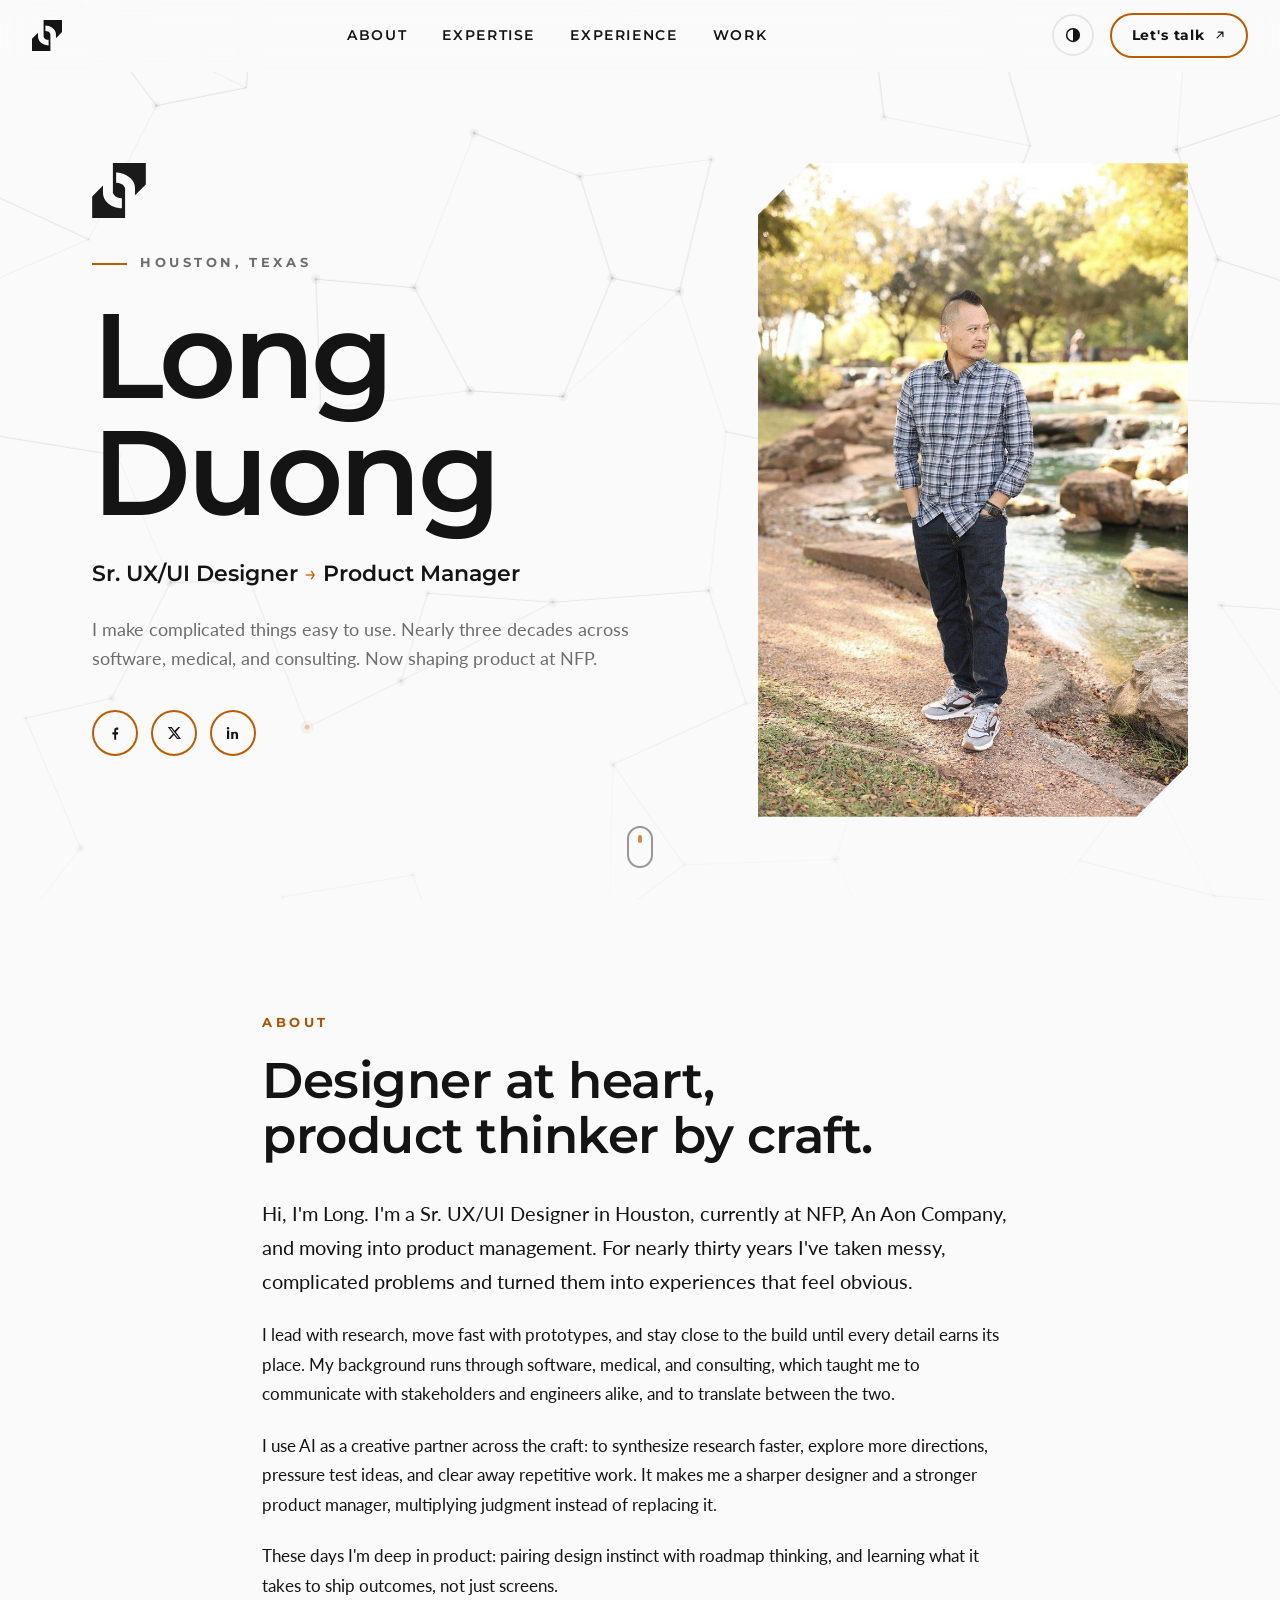
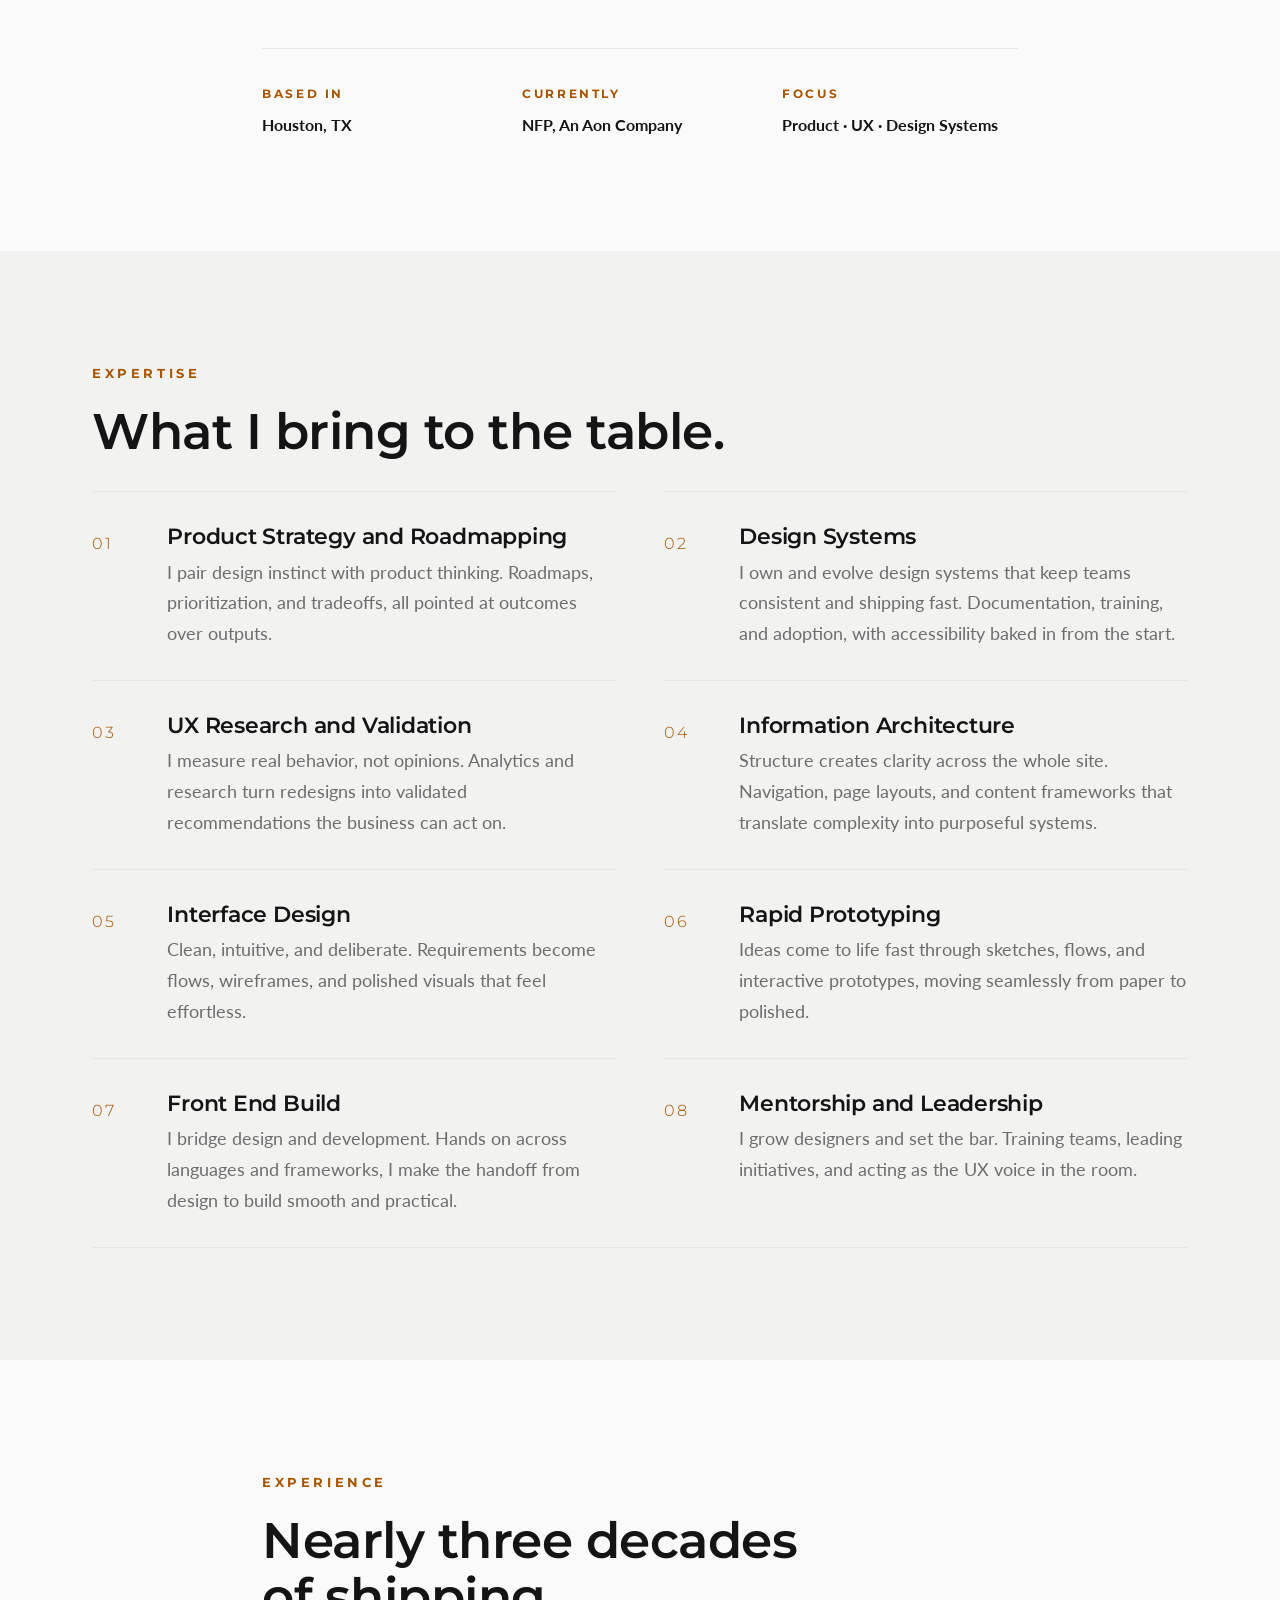
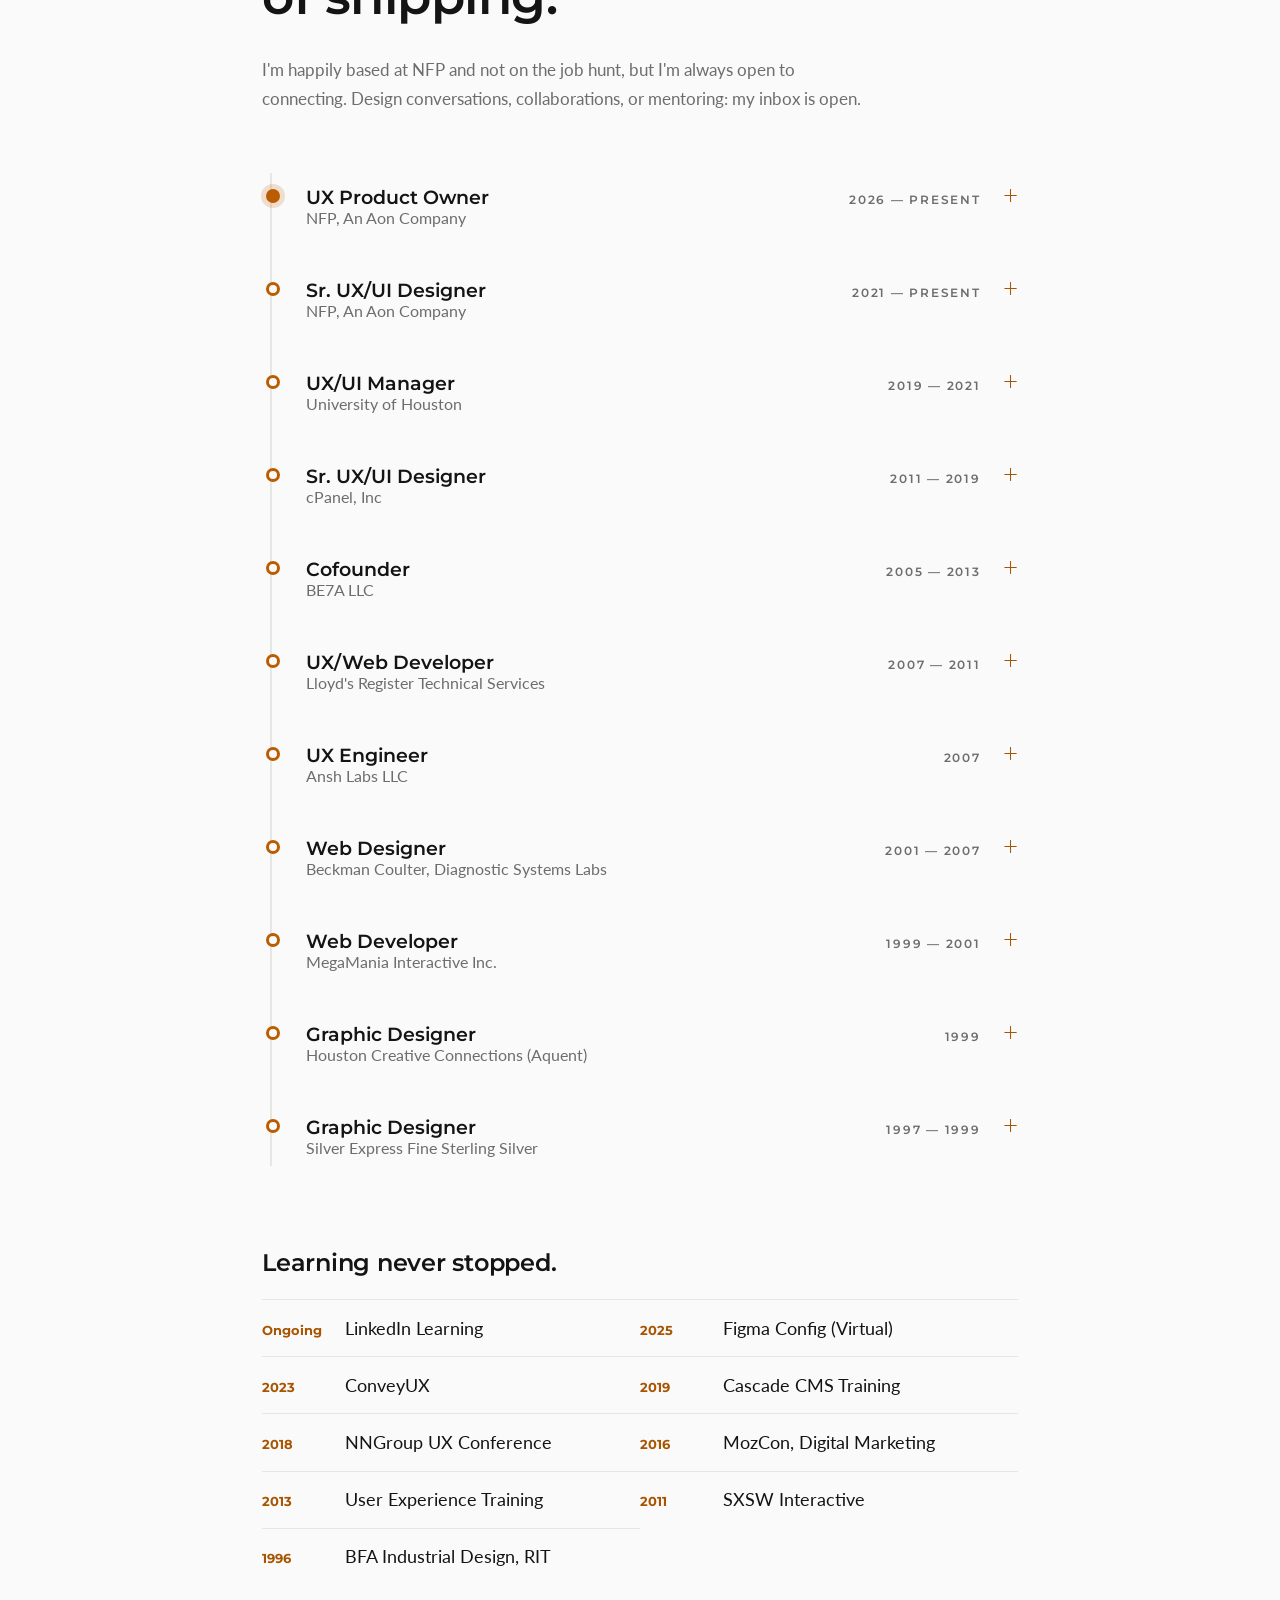
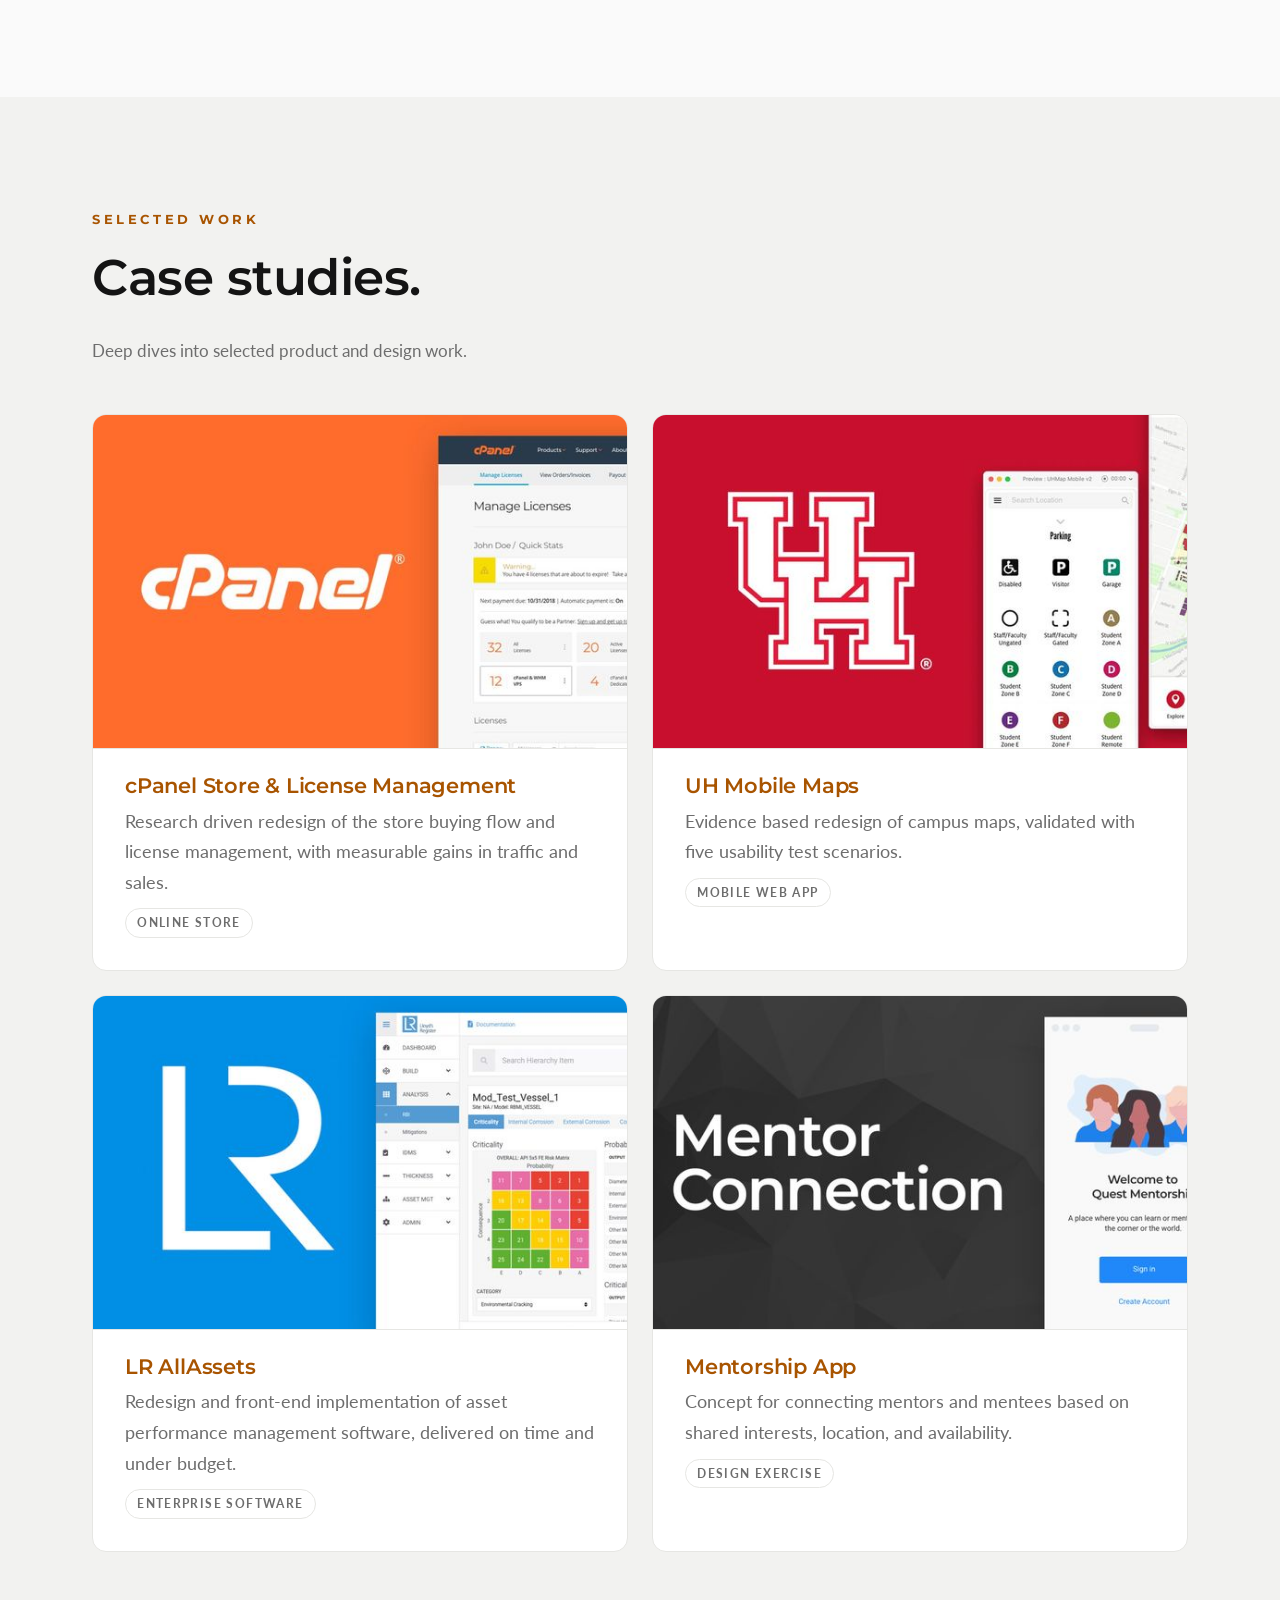
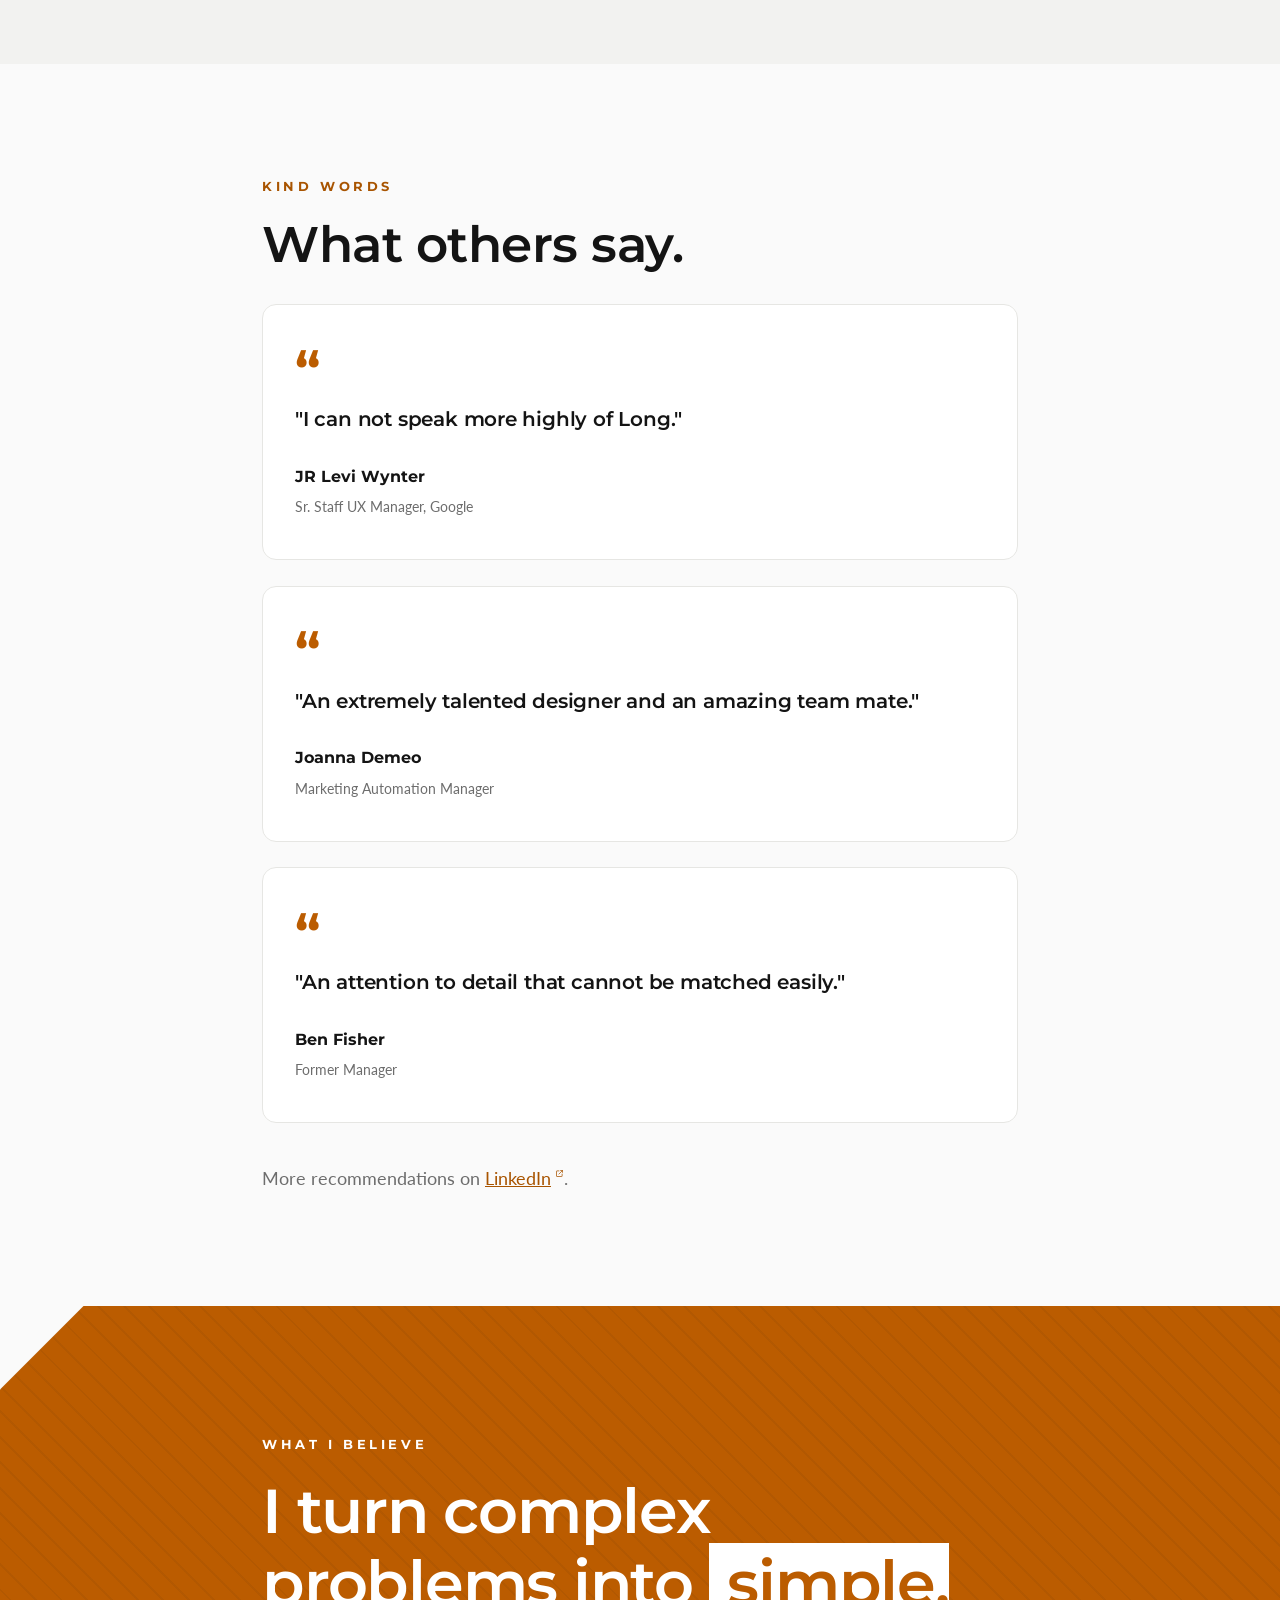
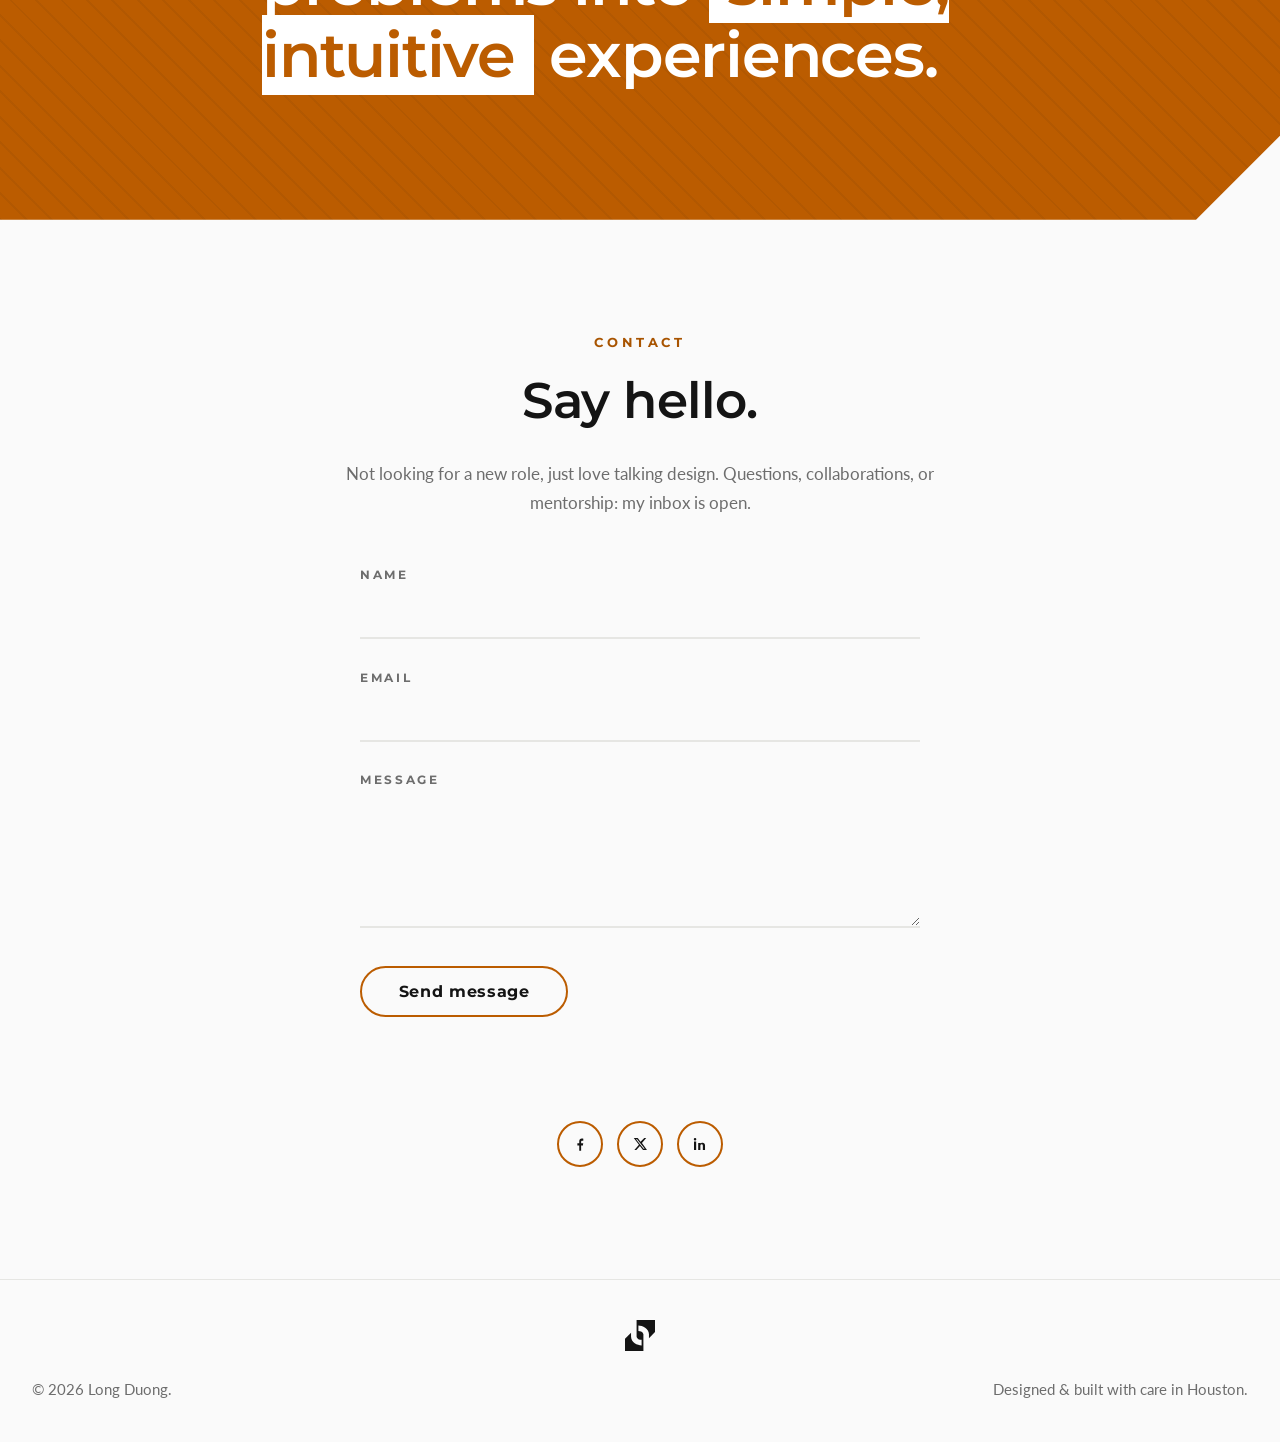
==== index.html @ ce4c6dd9 "Hero lede: plain-spoken opening per Longster pick" ====
<!DOCTYPE html>
<html lang="en">
<head>
<meta charset="UTF-8">
<meta name="viewport" content="width=device-width, initial-scale=1.0">
<title>Long Duong, Sr. UX/UI Designer to Product Manager</title>
<meta name="description" content="Long Duong is a Senior UX/UI Designer in Houston, TX, moving into product management and crafting simple digital experiences that feel human.">
<link rel="canonical" href="https://lduong.com/">
<meta property="og:type" content="website">
<meta property="og:site_name" content="Long Duong">
<meta property="og:title" content="Long Duong, Sr. UX/UI Designer to Product Manager">
<meta property="og:description" content="Long Duong is a Senior UX/UI Designer in Houston, TX, moving into product management and crafting simple digital experiences that feel human.">
<meta property="og:url" content="https://lduong.com/">
<meta property="og:image" content="https://lduong.com/images/og-card.png">
<meta name="twitter:card" content="summary_large_image">
<meta name="twitter:title" content="Long Duong, Sr. UX/UI Designer to Product Manager">
<meta name="twitter:description" content="Long Duong is a Senior UX/UI Designer in Houston, TX, moving into product management and crafting simple digital experiences that feel human.">
<meta name="twitter:image" content="https://lduong.com/images/og-card.png">
<script type="application/ld+json">
{
  "@context": "https://schema.org",
  "@type": "Person",
  "name": "Long Duong",
  "url": "https://lduong.com/",
  "image": "https://lduong.com/images/portrait.jpg",
  "jobTitle": "Senior UX/UI Designer",
  "worksFor": {
    "@type": "Organization",
    "name": "NFP, An Aon Company"
  },
  "address": {
    "@type": "PostalAddress",
    "addressLocality": "Houston",
    "addressRegion": "TX",
    "addressCountry": "US"
  },
  "sameAs": [
    "https://www.linkedin.com/in/lduongh/",
    "https://www.facebook.com/lduongh",
    "https://x.com/lduongh"
  ]
}
</script>
<link rel="icon" type="image/svg+xml" href="images/logo.svg" media="(prefers-color-scheme: light)">
<link rel="icon" type="image/svg+xml" href="images/logo-white.svg" media="(prefers-color-scheme: dark)">
<link rel="apple-touch-icon" href="favicon.svg">
<link rel="preconnect" href="https://fonts.googleapis.com">
<link rel="preconnect" href="https://fonts.gstatic.com" crossorigin>
<link rel="preload" as="image" media="(max-width: 640px)" href="images/portrait-400.jpg?v=1" fetchpriority="high">
<link rel="preload" as="image" media="(min-width: 641px)" href="images/portrait.jpg?v=2" fetchpriority="high">
<link rel="preload" as="style" href="https://fonts.googleapis.com/css2?family=Montserrat:wght@300;400;600;700;800&family=Lato:ital,wght@0,300;0,400;0,700;1,400&display=swap">
<link href="https://fonts.googleapis.com/css2?family=Montserrat:wght@300;400;600;700;800&family=Lato:ital,wght@0,300;0,400;0,700;1,400&display=swap" rel="stylesheet" media="print" onload="this.media='all'">
<noscript><link href="https://fonts.googleapis.com/css2?family=Montserrat:wght@300;400;600;700;800&family=Lato:ital,wght@0,300;0,400;0,700;1,400&display=swap" rel="stylesheet"></noscript>
<script>
(function(){try{var t=localStorage.getItem('ld-theme');if(t==='light'||t==='dark')document.documentElement.setAttribute('data-theme',t);}catch(e){}})();
</script>
<!-- Google tag (gtag.js) -->
<script async src="https://www.googletagmanager.com/gtag/js?id=G-ZN2ECQF2DN"></script>
<script>
  window.dataLayer = window.dataLayer || [];
  function gtag(){dataLayer.push(arguments);}
  gtag('js', new Date());
  gtag('config', 'G-ZN2ECQF2DN');
</script>
<!-- Microsoft Clarity -->
<script type="text/javascript">
  (function(c,l,a,r,i,t,y){
    c[a]=c[a]||function(){(c[a].q=c[a].q||[]).push(arguments)};
    t=l.createElement(r);t.async=1;t.src="https://www.clarity.ms/tag/"+i;
    y=l.getElementsByTagName(r)[0];y.parentNode.insertBefore(t,y);
  })(window, document, "clarity", "script", "u0vo263eke");
</script>
<link rel="stylesheet" href="styles.css?v=54">
</head>
<body>
<canvas id="bgCanvas" aria-hidden="true"></canvas>

<header class="site-nav" id="siteNav">
  <a class="nav-logo" href="#top" aria-label="Back to top">
    <svg viewBox="0 0 150 153.76" width="30" height="31" aria-hidden="true"><path fill="currentColor" d="M58,82.65s3,16,25,16v28.14c-21,0-52.8-14.17-52.8-44.31,0-7.07.07-13.51.07-19.3L0,93.46c0,.16.08.32.12.48L0,93.88v59.88H92.09L92,71S89,55,67,55V26.86c20,0,52.84,14.17,52.84,44.31,0,6.92-.07,13.24-.07,18.93L150,59.88v0l0,0V0H57.93Z"/></svg>
  </a>
  <nav class="nav-links" aria-label="Primary">
    <a href="#about">About</a>
    <a href="#expertise">Expertise</a>
    <a href="#experience">Experience</a>
    <a href="#work">Work</a>
  </nav>
  <div class="nav-actions">
    <button class="theme-toggle" id="themeToggle" data-state="auto" aria-label="Theme: auto. Activate to change.">
      <svg class="tt-auto" viewBox="0 0 24 24" width="18" height="18" aria-hidden="true"><circle cx="12" cy="12" r="8.5" fill="none" stroke="currentColor" stroke-width="2"/><path d="M12 3.5a8.5 8.5 0 0 1 0 17z" fill="currentColor"/></svg>
      <svg class="tt-sun" viewBox="0 0 24 24" width="18" height="18" aria-hidden="true"><circle cx="12" cy="12" r="4.5" fill="none" stroke="currentColor" stroke-width="2"/><path d="M12 2.5v2.3M12 19.2v2.3M2.5 12h2.3M19.2 12h2.3M5.2 5.2l1.6 1.6M17.2 17.2l1.6 1.6M18.8 5.2l-1.6 1.6M6.8 17.2l-1.6 1.6" stroke="currentColor" stroke-width="2" stroke-linecap="round"/></svg>
      <svg class="tt-moon" viewBox="0 0 24 24" width="18" height="18" aria-hidden="true"><path d="M20 14.5A8 8 0 0 1 9.5 4 8 8 0 1 0 20 14.5z" fill="none" stroke="currentColor" stroke-width="2" stroke-linejoin="round"/></svg>
    </button>
    <a class="btn-connect" href="#contact">Let's talk
      <svg viewBox="0 0 24 24" width="14" height="14" aria-hidden="true"><path d="M7 17L17 7M9 7h8v8" fill="none" stroke="currentColor" stroke-width="2" stroke-linecap="round"/></svg>
    </a>
  </div>
</header>

<main id="top">

  <!-- ============ HERO ============ -->
  <section class="hero">
    <div class="wrap hero-grid">
      <div class="hero-text">
        <img class="hero-mark logo-dark" src="images/logo.svg" width="54" height="55" alt="Long Duong logo">
        <img class="hero-mark logo-light" src="images/logo-white.svg" width="54" height="55" alt="Long Duong logo">
        <p class="eyebrow">Houston, Texas</p>
        <h1>Long<br>Duong</h1>
        <p class="hero-role">Sr. UX/UI Designer <span class="arrow" aria-hidden="true">→</span> Product Manager</p>
        <p class="hero-lede">I make complicated things easy to use. Nearly three decades across software, medical, and consulting. Now shaping product at NFP.</p>
        <div class="hero-socials">
          <a href="https://www.facebook.com/lduongh" target="_blank" rel="noopener" aria-label="Facebook, opens in new tab">
            <svg viewBox="0 0 24 24" width="18" height="18"><path fill="currentColor" d="M13.5 21v-7h2.4l.4-3h-2.8V9.1c0-.9.3-1.5 1.6-1.5h1.3V4.9c-.3 0-1.1-.1-2-.1-2 0-3.4 1.2-3.4 3.5V11H8.5v3H11v7h2.5z"/></svg>
          </a>
          <a href="https://x.com/lduongh" target="_blank" rel="noopener" aria-label="X, opens in new tab">
            <svg viewBox="0 0 24 24" width="18" height="18"><path fill="currentColor" d="M17.7 4h2.6l-5.7 6.6L21.3 20h-5.3l-4.1-5.4L7.1 20H4.5l6.1-7L3.7 4H9l3.7 4.9L17.7 4zm-.9 14.4h1.4L8.1 5.5H6.6l10.2 12.9z"/></svg>
          </a>
          <a href="https://www.linkedin.com/in/lduongh/" target="_blank" rel="noopener" aria-label="LinkedIn, opens in new tab">
            <svg viewBox="0 0 24 24" width="18" height="18"><path fill="currentColor" d="M6.9 8.6H4V20h2.9V8.6zM5.4 7.3a1.7 1.7 0 1 0 0-3.4 1.7 1.7 0 0 0 0 3.4zM9.6 20h2.9v-5.7c0-.3 0-.6.1-.8.2-.6.7-1.2 1.6-1.2 1.1 0 1.6.9 1.6 2.2V20h2.9v-5.9c0-2.6-1.4-3.8-3.2-3.8-1.5 0-2.2.8-2.5 1.4v-1.1H9.6V20z"/></svg>
          </a>
        </div>
      </div>
      <div class="hero-photo">
        <picture>
          <source media="(max-width: 640px)" srcset="images/portrait-400.jpg?v=1">
          <img src="images/portrait.jpg?v=2" alt="Portrait of Long Duong" fetchpriority="high" width="800" height="1200">
        </picture>
      </div>
    </div>
    <a class="scroll-cue" href="#about" aria-label="Scroll to about">
      <span></span>
    </a>
  </section>

  <!-- ============ ABOUT ============ -->
  <section id="about" class="section">
    <div class="wrap narrow">
      <p class="kicker reveal">About</p>
      <h2 class="reveal">Designer at heart,<br>product thinker by craft.</h2>
      <div class="about-body reveal">
        <p>Hi, I'm Long. I'm a Sr. UX/UI Designer in Houston, currently at NFP, An Aon Company, and moving into product management. For nearly thirty years I've taken messy, complicated problems and turned them into experiences that feel obvious.</p>
        <p>I lead with research, move fast with prototypes, and stay close to the build until every detail earns its place. My background runs through software, medical, and consulting, which taught me to communicate with stakeholders and engineers alike, and to translate between the two.</p>
        <p>I use AI as a creative partner across the craft: to synthesize research faster, explore more directions, pressure test ideas, and clear away repetitive work. It makes me a sharper designer and a stronger product manager, multiplying judgment instead of replacing it.</p>
        <p>These days I'm deep in product: pairing design instinct with roadmap thinking, and learning what it takes to ship outcomes, not just screens.</p>
      </div>
      <dl class="fact-row reveal">
        <div><dt>Based in</dt><dd>Houston, TX</dd></div>
        <div><dt>Currently</dt><dd>NFP, An Aon Company</dd></div>
        <div><dt>Focus</dt><dd>Product · UX · Design Systems</dd></div>
      </dl>
    </div>
  </section>

  <!-- ============ EXPERTISE ============ -->
  <section id="expertise" class="section alt">
    <div class="wrap">
      <p class="kicker reveal">Expertise</p>
      <h2 class="reveal">What I bring to the table.</h2>
      <ol class="expert-list">
        <li class="reveal">
          <span class="num">01</span>
          <div><h3>Product Strategy and Roadmapping</h3>
          <p>I pair design instinct with product thinking. Roadmaps, prioritization, and tradeoffs, all pointed at outcomes over outputs.</p></div>
        </li>
        <li class="reveal">
          <span class="num">02</span>
          <div><h3>Design Systems</h3>
          <p>I own and evolve design systems that keep teams consistent and shipping fast. Documentation, training, and adoption, with accessibility baked in from the start.</p></div>
        </li>
        <li class="reveal">
          <span class="num">03</span>
          <div><h3>UX Research and Validation</h3>
          <p>I measure real behavior, not opinions. Analytics and research turn redesigns into validated recommendations the business can act on.</p></div>
        </li>
        <li class="reveal">
          <span class="num">04</span>
          <div><h3>Information Architecture</h3>
          <p>Structure creates clarity across the whole site. Navigation, page layouts, and content frameworks that translate complexity into purposeful systems.</p></div>
        </li>
        <li class="reveal">
          <span class="num">05</span>
          <div><h3>Interface Design</h3>
          <p>Clean, intuitive, and deliberate. Requirements become flows, wireframes, and polished visuals that feel effortless.</p></div>
        </li>
        <li class="reveal">
          <span class="num">06</span>
          <div><h3>Rapid Prototyping</h3>
          <p>Ideas come to life fast through sketches, flows, and interactive prototypes, moving seamlessly from paper to polished.</p></div>
        </li>
        <li class="reveal">
          <span class="num">07</span>
          <div><h3>Front End Build</h3>
          <p>I bridge design and development. Hands on across languages and frameworks, I make the handoff from design to build smooth and practical.</p></div>
        </li>
        <li class="reveal">
          <span class="num">08</span>
          <div><h3>Mentorship and Leadership</h3>
          <p>I grow designers and set the bar. Training teams, leading initiatives, and acting as the UX voice in the room.</p></div>
        </li>
      </ol>
    </div>
  </section>

  <!-- ============ EXPERIENCE ============ -->
  <section id="experience" class="section">
    <div class="wrap narrow">
      <p class="kicker reveal">Experience</p>
      <h2 class="reveal">Nearly three decades<br>of shipping.</h2>
      <p class="section-note reveal">I'm happily based at NFP and not on the job hunt, but I'm always open to connecting. Design conversations, collaborations, or mentoring: my inbox is open.</p>

      <div class="timeline">
        <article class="t-row reveal">
          <button class="t-toggle" aria-expanded="false" aria-controls="t-detail-1">
            <span class="t-dot" aria-hidden="true"></span>
            <span class="t-main"><strong>UX Product Owner</strong><span class="t-co">NFP, An Aon Company</span></span>
            <span class="t-date">2026 — Present</span>
            <span class="t-plus" aria-hidden="true">+</span>
          </button>
          <div class="t-detail" id="t-detail-1">
            <p>Doing product management work as the formal role takes shape, pairing years of UX leadership with product strategy and delivery.</p>
            <ul>
              <li>Act as UX Product Owner for the Design System 2 initiative: roadmap, adoption, documentation, and training that keep design and development aligned</li>
              <li>Validate major UX changes across nfp.com, including the redesigned mega navigation and industry pages, using behavioral analytics and UX research</li>
              <li>Define UX engagement metrics and turn months of interaction data into recommendations the business can act on</li>
              <li>Partner with developers to clarify requirements and close gaps between design intent and implementation</li>
            </ul>
          </div>
        </article>
        <article class="t-row reveal">
          <button class="t-toggle" aria-expanded="false" aria-controls="t-detail-2">
            <span class="t-dot" aria-hidden="true"></span>
            <span class="t-main"><strong>Sr. UX/UI Designer</strong><span class="t-co">NFP, An Aon Company</span></span>
            <span class="t-date">2021 — Present</span>
            <span class="t-plus" aria-hidden="true">+</span>
          </button>
          <div class="t-detail" id="t-detail-2">
            <p>Insurance broker and consultant providing specialized property and casualty, corporate benefits, retirement and individual solutions.</p>
            <ul>
              <li>Lead UX/UI for NFP's web and mobile experiences, from discovery and research through design, testing, and implementation</li>
              <li>Partner with stakeholders across the business to translate complex offerings into clear, intuitive user flows</li>
              <li>Run usability testing and UX research that keeps design decisions grounded in real user needs</li>
              <li>Own and evolve UX/UI standards across NFP's web properties, keeping experiences consistent and accessible</li>
            </ul>
          </div>
        </article>
        <article class="t-row reveal">
          <button class="t-toggle" aria-expanded="false" aria-controls="t-detail-3">
            <span class="t-dot" aria-hidden="true"></span>
            <span class="t-main"><strong>UX/UI Manager</strong><span class="t-co">University of Houston</span></span>
            <span class="t-date">2019 — 2021</span>
            <span class="t-plus" aria-hidden="true">+</span>
          </button>
          <div class="t-detail" id="t-detail-3">
            <p>Empower students in their pursuit of learning, discovery, leadership and engagement.</p>
            <ul>
              <li>Developed, managed and improved user flow and web design for mobile and web</li>
              <li>Led requirements gathering, UX/UI research, usability testing, design &amp; implementation</li>
              <li>Updated, maintained &amp; oversaw UX/UI on uh.edu and uhsystem.edu</li>
              <li>Led, fostered and managed a team of 4 developers</li>
            </ul>
          </div>
        </article>
        <article class="t-row reveal">
          <button class="t-toggle" aria-expanded="false" aria-controls="t-detail-4">
            <span class="t-dot" aria-hidden="true"></span>
            <span class="t-main"><strong>Sr. UX/UI Designer</strong><span class="t-co">cPanel, Inc</span></span>
            <span class="t-date">2011 — 2019</span>
            <span class="t-plus" aria-hidden="true">+</span>
          </button>
          <div class="t-detail" id="t-detail-4">
            <p>Provide web hosting software that automates the intricate workings of web hosting servers.</p>
            <ul>
              <li>Led usability research, information structure, wireframe prototyping, design, and development across 15+ websites and 2 software applications</li>
              <li>Performed and analyzed A/B testing stats</li>
              <li>Built a general user experience library to unify brand consistency and improve how teams build experiences</li>
              <li>Optimized and automated digital communication for internal &amp; external stakeholders</li>
            </ul>
          </div>
        </article>
        <article class="t-row reveal">
          <button class="t-toggle" aria-expanded="false" aria-controls="t-detail-5">
            <span class="t-dot" aria-hidden="true"></span>
            <span class="t-main"><strong>Cofounder</strong><span class="t-co">BE7A LLC</span></span>
            <span class="t-date">2005 — 2013</span>
            <span class="t-plus" aria-hidden="true">+</span>
          </button>
          <div class="t-detail" id="t-detail-5">
            <p>A part time consultant and lead designer.</p>
            <ul>
              <li>Led the creative vision, user experience, and web development</li>
              <li>Built a community of thousands of unique visitors on a minimal budget</li>
              <li>Analyzed stats and optimized features for conversion and usability</li>
              <li>Catered to over 15 clients to date</li>
            </ul>
          </div>
        </article>
        <article class="t-row reveal">
          <button class="t-toggle" aria-expanded="false" aria-controls="t-detail-6">
            <span class="t-dot" aria-hidden="true"></span>
            <span class="t-main"><strong>UX/Web Developer</strong><span class="t-co">Lloyd's Register Technical Services</span></span>
            <span class="t-date">2007 — 2011</span>
            <span class="t-plus" aria-hidden="true">+</span>
          </button>
          <div class="t-detail" id="t-detail-6">
            <p>Asset management and task planning strategies built around risk.</p>
            <ul>
              <li>Lead UI developer for Arivu &amp; Arivu Modelor, asset maintenance planning web apps for the energy sector</li>
              <li>Improved usability and accessibility of modules, admin interfaces, and workflow structure</li>
              <li>Developed and customized CSS template framework to accommodate business brand</li>
            </ul>
          </div>
        </article>
        <article class="t-row reveal">
          <button class="t-toggle" aria-expanded="false" aria-controls="t-detail-7">
            <span class="t-dot" aria-hidden="true"></span>
            <span class="t-main"><strong>UX Engineer</strong><span class="t-co">Ansh Labs LLC</span></span>
            <span class="t-date">2007</span>
            <span class="t-plus" aria-hidden="true">+</span>
          </button>
          <div class="t-detail" id="t-detail-7">
            <p>Medical Devices Industry</p>
            <ul>
              <li>Researched, analyzed, and developed UX design for medical device software, instrumentation interfaces, web, and mobile</li>
              <li>Defined and improved information and visual architecture</li>
            </ul>
          </div>
        </article>
        <article class="t-row reveal">
          <button class="t-toggle" aria-expanded="false" aria-controls="t-detail-8">
            <span class="t-dot" aria-hidden="true"></span>
            <span class="t-main"><strong>Web Designer</strong><span class="t-co">Beckman Coulter, Diagnostic Systems Labs</span></span>
            <span class="t-date">2001 — 2007</span>
            <span class="t-plus" aria-hidden="true">+</span>
          </button>
          <div class="t-detail" id="t-detail-8">
            <p>A specialty technology for reproductive endocrinology and cardiovascular risk assessment.</p>
            <ul>
              <li>Implemented 20+ internet and email marketing campaigns</li>
              <li>Managed $150,000 to $300,000 budgets across publishers, exhibit meetings, and online ad campaigns</li>
              <li>Designed and distributed 15,000+ product catalogs yearly</li>
              <li>Designed instrumentation and package design from concept to final product</li>
              <li>Improved software GUI, web apps, site navigation, and keypad interfaces</li>
            </ul>
          </div>
        </article>
        <article class="t-row reveal">
          <button class="t-toggle" aria-expanded="false" aria-controls="t-detail-9">
            <span class="t-dot" aria-hidden="true"></span>
            <span class="t-main"><strong>Web Developer</strong><span class="t-co">MegaMania Interactive Inc.</span></span>
            <span class="t-date">1999 — 2001</span>
            <span class="t-plus" aria-hidden="true">+</span>
          </button>
          <div class="t-detail" id="t-detail-9">
            <p>Web design services, ecommerce solutions, application development and hosting.</p>
            <ul>
              <li>Hand coded infrastructure for 123city.net, a geographic local search engine</li>
              <li>Established and customized internet/intranet solutions across projects</li>
              <li>Designed 25+ web templates, 30 banner ads, and 10 animated greeting cards</li>
            </ul>
          </div>
        </article>
        <article class="t-row reveal">
          <button class="t-toggle" aria-expanded="false" aria-controls="t-detail-10">
            <span class="t-dot" aria-hidden="true"></span>
            <span class="t-main"><strong>Graphic Designer</strong><span class="t-co">Houston Creative Connections (Aquent)</span></span>
            <span class="t-date">1999</span>
            <span class="t-plus" aria-hidden="true">+</span>
          </button>
          <div class="t-detail" id="t-detail-10">
            <p>Professional services firm helping companies use people, processes, and tech more effectively.</p>
            <ul>
              <li>Collaborative designs with Houston Chronicle</li>
              <li>Daily layout design, direct mail, ad slicks, POS brochures and classified ads</li>
              <li>CMYK correction and scanning</li>
            </ul>
          </div>
        </article>
        <article class="t-row reveal">
          <button class="t-toggle" aria-expanded="false" aria-controls="t-detail-11">
            <span class="t-dot" aria-hidden="true"></span>
            <span class="t-main"><strong>Graphic Designer</strong><span class="t-co">Silver Express Fine Sterling Silver</span></span>
            <span class="t-date">1997 — 1999</span>
            <span class="t-plus" aria-hidden="true">+</span>
          </button>
          <div class="t-detail" id="t-detail-11">
            <p>A manufacturer of sterling silver, stone, and bead jewelry.</p>
            <ul>
              <li>Owned $75,000 to $150,000 in design project costs</li>
              <li>Designed &amp; published advertisements with 15+ jewelry publishers</li>
              <li>Built marketing presentations, catalogs, signage, direct mail, and POS brochures</li>
              <li>Designed cost efficient models for 10+ fixtures and 20+ cards</li>
            </ul>
          </div>
        </article>
      </div>

      <div class="edu-block reveal">
        <h3>Learning never stopped.</h3>
        <ul class="edu-list">
          <li><span>Ongoing</span> LinkedIn Learning</li>
          <li><span>2025</span> Figma Config (Virtual)</li>
          <li><span>2023</span> ConveyUX</li>
          <li><span>2019</span> Cascade CMS Training</li>
          <li><span>2018</span> NNGroup UX Conference</li>
          <li><span>2016</span> MozCon, Digital Marketing</li>
          <li><span>2013</span> User Experience Training</li>
          <li><span>2011</span> SXSW Interactive</li>
          <li><span>1996</span> BFA Industrial Design, RIT</li>
        </ul>
      </div>
    </div>
  </section>

  <!-- ============ SELECTED WORK ============ -->
  <section id="work" class="section alt">
    <div class="wrap">
      <p class="kicker reveal">Selected Work</p>
      <h2 class="reveal">Case studies.</h2>
      <p class="section-note reveal">Deep dives into selected product and design work.</p>
      <div class="work-grid">
        <a class="work-card reveal" href="case-studies/cpanel-store.html">
          <span class="work-thumb"><img src="images/case-studies/cpanel-header.jpg?v=2" alt="cPanel Store redesign preview" loading="lazy"></span>
          <h3>cPanel Store &amp; License Management</h3>
          <p>Research driven redesign of the store buying flow and license management, with measurable gains in traffic and sales.</p>
          <p class="work-tag-row"><span class="work-tag">Online store</span></p>
        </a>
        <a class="work-card reveal" href="case-studies/uh-mobile-maps.html">
          <span class="work-thumb"><img src="images/case-studies/uh-header.jpg?v=2" alt="UH Mobile Maps redesign preview" loading="lazy"></span>
          <h3>UH Mobile Maps</h3>
          <p>Evidence based redesign of campus maps, validated with five usability test scenarios.</p>
          <p class="work-tag-row"><span class="work-tag">Mobile web app</span></p>
        </a>
        <a class="work-card reveal" href="case-studies/lr-allassets.html">
          <span class="work-thumb"><img src="images/case-studies/lr-cover.jpg?v=2" alt="LR AllAssets redesign preview" loading="lazy"></span>
          <h3>LR AllAssets</h3>
          <p>Redesign and front-end implementation of asset performance management software, delivered on time and under budget.</p>
          <p class="work-tag-row"><span class="work-tag">Enterprise software</span></p>
        </a>
        <a class="work-card reveal" href="case-studies/mentorship-app.html">
          <span class="work-thumb"><img src="images/case-studies/mentor-header.jpg?v=2" alt="Mentorship App concept preview" loading="lazy"></span>
          <h3>Mentorship App</h3>
          <p>Concept for connecting mentors and mentees based on shared interests, location, and availability.</p>
          <p class="work-tag-row"><span class="work-tag">Design exercise</span></p>
        </a>
      </div>
    </div>
  </section>

  <!-- ============ KIND WORDS ============ -->
  <section id="kindwords" class="section">
    <div class="wrap narrow">
      <p class="kicker reveal">Kind words</p>
      <h2 class="reveal">What others say.</h2>
      <div class="quotes-grid">
        <figure class="quote-card reveal">
          <blockquote>"I can not speak more highly of Long."</blockquote>
          <figcaption>
            <strong>JR Levi Wynter</strong>
            <span>Sr. Staff UX Manager, Google</span>
          </figcaption>
        </figure>
        <figure class="quote-card reveal">
          <blockquote>"An extremely talented designer and an amazing team mate."</blockquote>
          <figcaption>
            <strong>Joanna Demeo</strong>
            <span>Marketing Automation Manager</span>
          </figcaption>
        </figure>
        <figure class="quote-card reveal">
          <blockquote>"An attention to detail that cannot be matched easily."</blockquote>
          <figcaption>
            <strong>Ben Fisher</strong>
            <span>Former Manager</span>
          </figcaption>
        </figure>
      </div>
      <p class="quotes-note reveal">More recommendations on <a href="https://www.linkedin.com/in/lduongh/" target="_blank" rel="noopener" aria-label="LinkedIn, opens in new tab">LinkedIn<svg class="ext-icon" viewBox="0 0 24 24" width="9" height="9" aria-hidden="true" fill="none" stroke="currentColor" stroke-width="2" stroke-linecap="round" stroke-linejoin="round"><path d="M15 4h5v5"/><path d="M20 4 10.5 13.5"/><path d="M19 13.5V19a1 1 0 0 1-1 1H5a1 1 0 0 1-1-1V6a1 1 0 0 1 1-1h5.5"/></svg></a>.</p>
    </div>
  </section>

  <!-- ============ CREDO ============ -->
  <section class="credo" aria-label="Design philosophy">
    <div class="wrap narrow">
      <p class="credo-kicker reveal">What I believe</p>
      <p class="credo-line reveal">I turn complex problems into <mark>simple, intuitive</mark> experiences.</p>
    </div>
  </section>

  <!-- ============ CONTACT ============ -->
  <section id="contact" class="section">
    <div class="wrap narrow center">
      <p class="kicker reveal">Contact</p>
      <h2 class="reveal">Say hello.</h2>
      <p class="section-note reveal">Not looking for a new role, just love talking design. Questions, collaborations, or mentorship: my inbox is open.</p>
      <form id="contactForm" class="reveal" novalidate>
        <div class="field">
          <label for="cf-name">Name</label>
          <input id="cf-name" name="name" type="text" autocomplete="name" required>
        </div>
        <div class="field">
          <label for="cf-email">Email</label>
          <input id="cf-email" name="email" type="email" autocomplete="email" required>
        </div>
        <div class="field">
          <label for="cf-msg">Message</label>
          <textarea id="cf-msg" name="message" rows="5" required></textarea>
        </div>
        <button type="submit">Send message</button>
        <p class="form-status" role="status" aria-live="polite"></p>
      </form>
      <div class="socials reveal">
        <a href="https://www.facebook.com/lduongh" target="_blank" rel="noopener" aria-label="Facebook, opens in new tab">
          <svg viewBox="0 0 24 24" width="18" height="18"><path fill="currentColor" d="M13.5 21v-7h2.4l.4-3h-2.8V9.1c0-.9.3-1.5 1.6-1.5h1.3V4.9c-.3 0-1.1-.1-2-.1-2 0-3.4 1.2-3.4 3.5V11H8.5v3H11v7h2.5z"/></svg>
        </a>
        <a href="https://x.com/lduongh" target="_blank" rel="noopener" aria-label="X, opens in new tab">
          <svg viewBox="0 0 24 24" width="18" height="18"><path fill="currentColor" d="M17.7 4h2.6l-5.7 6.6L21.3 20h-5.3l-4.1-5.4L7.1 20H4.5l6.1-7L3.7 4H9l3.7 4.9L17.7 4zm-.9 14.4h1.4L8.1 5.5H6.6l10.2 12.9z"/></svg>
        </a>
        <a href="https://www.linkedin.com/in/lduongh/" target="_blank" rel="noopener" aria-label="LinkedIn, opens in new tab">
          <svg viewBox="0 0 24 24" width="18" height="18"><path fill="currentColor" d="M6.9 8.6H4V20h2.9V8.6zM5.4 7.3a1.7 1.7 0 1 0 0-3.4 1.7 1.7 0 0 0 0 3.4zM9.6 20h2.9v-5.7c0-.3 0-.6.1-.8.2-.6.7-1.2 1.6-1.2 1.1 0 1.6.9 1.6 2.2V20h2.9v-5.9c0-2.6-1.4-3.8-3.2-3.8-1.5 0-2.2.8-2.5 1.4v-1.1H9.6V20z"/></svg>
        </a>
      </div>
    </div>
  </section>

</main>

<footer class="site-footer">
  <div class="wrap">
    <a class="foot-logo" href="#top" aria-label="Back to top">
      <svg viewBox="0 0 150 153.76" width="30" height="31" aria-hidden="true"><path fill="currentColor" d="M58,82.65s3,16,25,16v28.14c-21,0-52.8-14.17-52.8-44.31,0-7.07.07-13.51.07-19.3L0,93.46c0,.16.08.32.12.48L0,93.88v59.88H92.09L92,71S89,55,67,55V26.86c20,0,52.84,14.17,52.84,44.31,0,6.92-.07,13.24-.07,18.93L150,59.88v0l0,0V0H57.93Z"/></svg>
    </a>
    <div class="foot-row">
      <p>© <span id="year">2026</span> Long Duong.</p>
      <p>Designed &amp; built with care in Houston.</p>
    </div>
  </div>
</footer>

<script src="script.js?v=34"></script>
</body>
</html>
---- styles.css ----
/* ============ lduongh v2.0 — editorial minimal ============ */
:root {
  --paper: #fafafa;
  --paper-alt: #f2f2f0;
  --ink: #141414;
  --muted: #6d6d6d;
  --line: #e6e6e3;
  --accent: #bb5c00;
  --accent-deep: #a85400;
  --accent-solid: #bb5c00;
  --btn-bg: #141414;
  --btn-text: #ffffff;
  --on-accent: #ffffff;
  --card: #ffffff;
  --maxw: 1160px;
  --narrow: 820px;
  --display: "Montserrat", -apple-system, "Segoe UI", sans-serif;
  --text: "Lato", -apple-system, "Segoe UI", sans-serif;
}

@media (prefers-color-scheme: dark) {
  :root:not([data-theme="light"]) {
    --paper: #0c0c0e;
    --paper-alt: #131316;
    --ink: #f4f4f2;
    --muted: #a3a3a3;
    --line: #26262b;
    --accent: #ff9d2e;
    --accent-deep: #ff9d2e;
    --accent-solid: #ff9d2e;
    --btn-bg: #f4f4f2;
    --btn-text: #0c0c0e;
    --on-accent: #0c0c0e;
    --card: #141417;
  }
}
:root[data-theme="dark"] {
  --paper: #0c0c0e;
  --paper-alt: #131316;
  --ink: #f4f4f2;
  --muted: #a3a3a3;
  --line: #26262b;
  --accent: #ff9d2e;
  --accent-deep: #ff9d2e;
  --accent-solid: #ff9d2e;
  --btn-bg: #f4f4f2;
  --btn-text: #0c0c0e;
  --on-accent: #0c0c0e;
  --card: #141417;
}

* { margin: 0; padding: 0; box-sizing: border-box; }

html { scroll-behavior: smooth; }

body {
  font-family: var(--text);
  background: var(--paper);
  color: var(--ink);
  font-size: 18px;
  line-height: 1.7;
  -webkit-font-smoothing: antialiased;
}

::selection { background: var(--accent-solid); color: var(--on-accent); }

/* Ambient geometric lattice rendered on a fixed canvas behind the page. */
#bgCanvas {
  position: fixed;
  inset: 0;
  width: 100%;
  height: 100%;
  z-index: 0;
  pointer-events: none;
}
main, .site-footer { position: relative; z-index: 1; }

.wrap { max-width: var(--maxw); margin: 0 auto; padding: 0 2rem; }
.wrap.narrow { max-width: var(--narrow); }
.center { text-align: center; }

h1, h2, h3 { font-family: var(--display); line-height: 1.12; letter-spacing: -0.01em; }

section { scroll-margin-top: 84px; }
.section { padding: 7rem 0; }
.section.alt { background: var(--paper-alt); }

.kicker {
  font-family: var(--display);
  font-size: 0.8rem;
  font-weight: 700;
  letter-spacing: 0.28em;
  text-transform: uppercase;
  color: var(--accent-deep);
  margin-bottom: 1.2rem;
}

.section h2 {
  font-size: clamp(2rem, 4.5vw, 3.1rem);
  font-weight: 600;
  margin-bottom: 2rem;
}

.section-note {
  color: var(--muted);
  font-size: 1.05rem;
  max-width: 620px;
  margin-bottom: 3rem;
}
.center .section-note { margin-left: auto; margin-right: auto; }

/* ---------- reveal ---------- */
.reveal { opacity: 0; transform: translateY(26px); transition: opacity 0.7s ease, transform 0.7s ease; }
.reveal.in { opacity: 1; transform: none; }
@media (prefers-reduced-motion: reduce) {
  .reveal { opacity: 1; transform: none; transition: none; }
  .work-thumb img, .work-card:hover .work-thumb img { transform: none; transition: none; }
  html { scroll-behavior: auto; }
}

/* ---------- nav ---------- */
.site-nav {
  position: fixed; top: 0; left: 0; right: 0; z-index: 50;
  display: flex; align-items: center; justify-content: space-between;
  padding: 0 2rem; height: 72px;
  background: color-mix(in srgb, var(--paper) 82%, transparent);
  backdrop-filter: blur(14px); -webkit-backdrop-filter: blur(14px);
  border-bottom: 1px solid transparent;
  transition: border-color 0.3s ease;
}
.site-nav.scrolled { border-bottom-color: var(--line); }

.nav-logo { display: inline-flex; color: var(--ink); transition: color 0.25s ease; }
.nav-logo:hover { color: var(--accent); }
.logo-light { display: none; }
@media (prefers-color-scheme: dark) {
  :root:not([data-theme="light"]) .logo-dark { display: none; }
  :root:not([data-theme="light"]) .logo-light { display: inline-block; }
}
:root[data-theme="dark"] .logo-dark { display: none; }
:root[data-theme="dark"] .logo-light { display: inline-block; }

.hero-role .arrow { color: var(--accent); font-weight: 400; }
.nav-actions { display: flex; align-items: center; gap: 1rem; }
.theme-toggle {
  display: inline-flex; align-items: center; justify-content: center;
  width: 42px; height: 42px; border-radius: 50%;
  background: transparent; border: 2px solid var(--line);
  color: var(--ink); cursor: pointer;
  transition: border-color 0.25s ease, color 0.25s ease, transform 0.25s ease;
}
.theme-toggle:hover { border-color: var(--accent-solid); color: var(--accent); transform: translateY(-2px); }
.theme-toggle svg { display: none; }
.theme-toggle[data-state="auto"] .tt-auto { display: block; }
.theme-toggle[data-state="light"] .tt-sun { display: block; }
.theme-toggle[data-state="dark"] .tt-moon { display: block; }

.nav-links { display: flex; gap: 2.2rem; }
.nav-links a {
  color: var(--ink); text-decoration: none;
  font-family: var(--display); font-size: 0.85rem; font-weight: 600;
  letter-spacing: 0.12em; text-transform: uppercase;
  position: relative;
}
.nav-links a::after {
  content: ""; position: absolute; left: 0; bottom: -6px;
  width: 0; height: 2px; background: var(--accent);
  transition: width 0.25s ease;
}
.nav-links a:hover::after { width: 100%; }

.btn-connect {
  display: inline-flex; align-items: center; gap: 0.5rem;
  font-family: var(--display); font-size: 0.85rem; font-weight: 700;
  letter-spacing: 0.06em; text-decoration: none;
  color: var(--ink); background: transparent;
  border: 2px solid var(--accent-solid);
  padding: 0.55rem 1.2rem; border-radius: 999px;
  transition: background 0.25s ease, color 0.25s ease, transform 0.25s ease;
}
.btn-connect:hover { background: var(--accent-solid); color: var(--on-accent); border-color: var(--accent-solid); transform: translateY(-1px); }

/* ---------- hero ---------- */
.hero {
  min-height: 100svh;
  display: flex; flex-direction: column; justify-content: center;
  padding: 9rem 0 4rem; position: relative; overflow: hidden;
}
.hero-grid {
  display: grid; grid-template-columns: 7fr 5fr;
  gap: 4rem; align-items: stretch; position: relative;
}
.hero-mark { margin-bottom: 1.6rem; }
.eyebrow {
  font-family: var(--display); font-size: 0.8rem; font-weight: 700;
  letter-spacing: 0.28em; text-transform: uppercase;
  color: var(--muted); margin-bottom: 1.4rem;
}
.eyebrow::before {
  content: ""; display: inline-block; width: 2.2rem; height: 2px;
  background: var(--accent); vertical-align: middle; margin-right: 0.8rem;
}
.hero h1 {
  font-size: clamp(3.8rem, 10vw, 7.5rem);
  font-weight: 600; letter-spacing: -0.03em; line-height: 0.98;
  margin-bottom: 1.4rem;
}
.hero-role {
  font-family: var(--display); font-size: clamp(1.05rem, 2.4vw, 1.4rem);
  font-weight: 600; margin-bottom: 1.4rem;
}
.hero-role .amp { color: var(--accent-deep); font-weight: 400; }
.hero-lede { color: var(--muted); font-size: 1.1rem; max-width: 34rem; margin-bottom: 2.2rem; }

.hero-socials { display: flex; gap: 0.8rem; }
.hero-socials a {
  width: 46px; height: 46px; border-radius: 50%;
  background: transparent; color: var(--ink);
  border: 2px solid var(--accent-solid);
  display: inline-flex; align-items: center; justify-content: center;
  transition: all 0.25s ease;
}
.hero-socials a:hover { background: var(--accent-solid); color: var(--on-accent); border-color: var(--accent-solid); transform: translateY(-2px); }

.hero-photo { display: flex; }
.hero-photo img {
  width: 100%; height: 100%; object-fit: cover; object-position: top center;
  clip-path: polygon(12% 0, 100% 0, 100% 88%, 88% 100%, 0 100%, 0 12%);
  filter: grayscale(18%);
}

.scroll-cue {
  position: absolute; bottom: 2rem; left: 50%; transform: translateX(-50%);
  width: 26px; height: 42px; border: 2px solid var(--muted);
  border-radius: 14px; display: block; opacity: 0.7;
}
.scroll-cue span {
  display: block; width: 4px; height: 8px; border-radius: 2px;
  background: var(--accent); margin: 7px auto 0;
  animation: cue 1.8s ease-in-out infinite;
}
@keyframes cue { 0%,100% { transform: translateY(0); opacity: 1; } 50% { transform: translateY(10px); opacity: 0.3; } }

/* ---------- about ---------- */
.about-body p { margin-bottom: 1.4rem; color: var(--ink); font-size: 1.08rem; }
.about-body p:first-child { font-size: 1.25rem; }
.fact-row {
  display: grid; grid-template-columns: repeat(3, 1fr); gap: 1.5rem;
  margin-top: 3rem; padding-top: 2.2rem; border-top: 1px solid var(--line);
}
.fact-row dt {
  font-family: var(--display); font-size: 0.75rem; font-weight: 700;
  letter-spacing: 0.22em; text-transform: uppercase;
  color: var(--accent-deep); margin-bottom: 0.4rem;
}
.fact-row dd { font-weight: 700; font-size: 1.02rem; }

/* ---------- expertise ---------- */
.expert-list {
  list-style: none; margin-top: 1rem;
  display: grid; grid-template-columns: 1fr 1fr; column-gap: 3rem;
  border-bottom: 1px solid var(--line);
}
.expert-list li {
  display: grid; grid-template-columns: 56px 1fr; gap: 1.2rem;
  padding: 2rem 0; border-top: 1px solid var(--line);
  transition: padding 0.25s ease;
}
.expert-list li:hover { padding-left: 0.6rem; }
.expert-list .num {
  font-family: var(--display); font-weight: 300; font-size: 1rem;
  color: var(--accent-deep); letter-spacing: 0.1em; padding-top: 0.35rem;
}
.expert-list h3 {
  font-size: 1.35rem; font-weight: 600; margin-bottom: 0.5rem;
}
.expert-list p { color: var(--muted); max-width: 640px; }

/* ---------- timeline ---------- */
.timeline { position: relative; margin-top: 1rem; padding-left: 2px; }
.timeline::before {
  content: ""; position: absolute; left: 8px; top: 12px; bottom: 12px;
  width: 2px; background: var(--line);
}
.t-row { position: relative; padding-left: 2.6rem; margin-bottom: 0.4rem; }
.t-toggle {
  width: 100%; background: none; border: none; cursor: pointer;
  display: grid; grid-template-columns: 1fr auto auto; gap: 1.4rem;
  align-items: baseline; text-align: left; padding: 1.3rem 0;
  font-family: var(--text); color: var(--ink);
}
.t-dot {
  position: absolute; left: 2px; top: 1.75rem;
  width: 14px; height: 14px; border-radius: 50%;
  background: var(--paper); border: 3px solid var(--accent);
  transition: background 0.25s ease;
}
.t-row:first-child .t-dot { background: var(--accent); box-shadow: 0 0 0 5px color-mix(in srgb, var(--accent) 18%, transparent); }
.t-main strong { display: block; font-family: var(--display); font-size: 1.2rem; font-weight: 600; }
.t-co { color: var(--muted); font-size: 0.98rem; }
.t-date {
  font-family: var(--display); font-size: 0.78rem; font-weight: 600;
  letter-spacing: 0.14em; text-transform: uppercase;
  color: var(--muted); white-space: nowrap;
}
.t-plus {
  font-size: 1.6rem; font-weight: 300; color: var(--accent-deep);
  line-height: 1; transition: transform 0.25s ease;
}
.t-toggle[aria-expanded="true"] .t-plus { transform: rotate(45deg); }
.t-toggle:hover .t-main strong { color: var(--accent-deep); }
.t-detail { max-height: 0; overflow: hidden; transition: max-height 0.45s ease; }
.t-detail p { color: var(--muted); margin-bottom: 0.7rem; padding-right: 2rem; }
.t-detail ul { list-style: disc; padding: 0 2rem 1.6rem 1.3rem; color: var(--muted); }
.t-detail li { margin-bottom: 0.4rem; }

/* ---------- education ---------- */
.edu-block { margin-top: 4.5rem; }
.edu-block h3 { font-size: 1.5rem; font-weight: 600; margin-bottom: 1.4rem; }
.edu-list { list-style: none; display: grid; grid-template-columns: 1fr 1fr; gap: 0; }
.edu-list li {
  display: flex; gap: 1.2rem; align-items: baseline;
  padding: 0.8rem 0; border-top: 1px solid var(--line);
}
.edu-list li span {
  font-family: var(--display); font-size: 0.8rem; font-weight: 700;
  color: var(--accent-deep); min-width: 64px;
}

/* ---------- selected work ---------- */
.work-grid {
  display: grid; grid-template-columns: repeat(2, 1fr);
  gap: 1.5rem; margin-top: 1rem;
}
.work-card {
  border: 1px solid var(--line); border-radius: 14px;
  padding: 0 0 2rem; background: var(--card); overflow: hidden;
  transition: transform 0.25s ease, border-color 0.25s ease;
  display: block; color: inherit; text-decoration: none;
}
.work-card:hover { transform: translateY(-4px); border-color: var(--accent); }
.work-thumb { display: block; overflow: hidden; aspect-ratio: 16/10; border-bottom: 1px solid var(--line); }
.work-thumb img { width: 100%; height: 100%; object-fit: cover; object-position: left center; display: block; transition: transform 0.4s ease; }
.work-card:hover .work-thumb img { transform: scale(1.04); }

/* ---------- case study pages ---------- */
.case-hero { padding: 9rem 0 3rem; }
.case-hero h1 { font-size: clamp(2.4rem, 5.5vw, 4rem); margin-bottom: 1.4rem; max-width: 900px; }
.case-lede { font-size: 1.25rem; color: var(--muted); max-width: 820px; line-height: 1.65; }
.case-meta {
  display: grid; grid-template-columns: repeat(2, 1fr); gap: 1.5rem;
  margin: 3rem 0 0; padding: 2rem 0 0; border-top: 1px solid var(--line);
}
.case-meta h2 { font-size: 0.78rem; letter-spacing: 0.14em; text-transform: uppercase; color: var(--accent-deep); margin-bottom: 0.6rem; }
.case-meta p { font-size: 0.98rem; line-height: 1.6; }
.case-body { padding: 0 0 6rem; }
.case-body h2 { font-size: clamp(1.7rem, 3vw, 2.2rem); margin: 4.5rem 0 1.2rem; }
.case-body h3 { font-size: 1.35rem; margin: 2.8rem 0 0.9rem; }
.case-body p { max-width: 760px; margin-bottom: 1.2rem; }
.case-body ul { max-width: 760px; margin: 0 0 1.2rem 1.4rem; }
.case-body li { margin-bottom: 0.5rem; }
.case-figure { margin: 2.2rem 0 2.8rem; }
.case-figure img { width: 100%; height: auto; display: block; border: 1px solid var(--line); border-radius: 14px; }
.case-figure figcaption { color: var(--muted); font-size: 0.92rem; margin-top: 0.7rem; text-align: center; }
.case-screens { display: grid; grid-template-columns: repeat(3, 1fr); gap: 1.2rem; margin: 2.2rem 0 2.8rem; }
.case-screens.four { grid-template-columns: repeat(4, 1fr); }
.case-screens.two { grid-template-columns: repeat(2, 1fr); }
.case-screens figure { margin: 0; }
.case-screens img { width: 100%; height: auto; display: block; border: 1px solid var(--line); border-radius: 14px; }
.case-screens figcaption { color: var(--muted); font-size: 0.88rem; margin-top: 0.6rem; text-align: center; }
.case-stats { display: grid; grid-template-columns: repeat(2, 1fr); gap: 1.5rem; margin: 2.2rem 0 2.8rem; max-width: 760px; }
.case-stats.three { grid-template-columns: repeat(3, 1fr); }
.case-stats.four { grid-template-columns: repeat(4, 1fr); }
.case-stat { border: 1px solid var(--line); border-radius: 14px; padding: 1.8rem; background: var(--card); }
.case-stat .num { font-family: var(--display); font-size: 2.4rem; font-weight: 700; color: var(--accent-deep); line-height: 1.1; }
.case-stat p { margin: 0.5rem 0 0; font-size: 0.98rem; color: var(--muted); }
.scenario-card { border: 1px solid var(--line); border-radius: 14px; padding: 2rem; background: var(--card); margin: 0 0 1.5rem; display: grid; grid-template-columns: 360px 1fr; gap: 0.25rem 2rem; align-items: start; }
.scenario-card h3 { margin-top: 0; margin-bottom: 1rem; grid-column: 1 / -1; grid-row: 1; }
.scenario-card .scenario-lines { grid-column: 2; grid-row: 2; }
.scenario-card .scenario-lines p { margin: 0 0 0.6rem; }
.scenario-card .scenario-lines p:last-child { margin-bottom: 0; }
.scenario-card .scenario-objective-head,
.scenario-card .scenario-data-head { font-size: 0.78rem; letter-spacing: 0.14em; text-transform: uppercase; color: var(--accent-deep); font-weight: 700; }
.scenario-card .scenario-data-head { margin-top: 1.5rem; padding-top: 1.5rem; border-top: 1px solid var(--line); }
.scenario-card li strong { color: var(--ink); }
.scenario-card-text { grid-template-columns: auto 1fr; align-items: center; gap: 0.25rem 2.5rem; }
.scenario-icon-wrap { grid-column: 1; grid-row: 1; display: flex; align-items: center; justify-content: center; }
.scenario-icon { width: 110px; height: 110px; flex-shrink: 0; }
.scenario-content { grid-column: 2; grid-row: 1; }
.scenario-content h3 { margin: 0 0 0.8rem; }
.scenario-content ul { margin-bottom: 0; }
.scenario-video { display: block; width: 100%; max-width: 360px; border: 1px solid var(--line); border-radius: 14px; grid-column: 1; grid-row: 2; }
.case-cta { margin-top: 4.5rem; padding: 2.8rem 2rem; border: 1px solid var(--line); border-radius: 14px; background: var(--card); text-align: center; }
.case-cta p { font-size: 1.4rem; font-weight: 600; margin: 0 0 1.4rem; }
.case-cta .btn-connect { font-size: 0.95rem; padding: 0.7rem 1.5rem; }
.case-icon-row { display: grid; grid-template-columns: repeat(3, 1fr); gap: 2.5rem; margin: 2.5rem 0 3rem; text-align: center; }
.case-icon-row.two { grid-template-columns: repeat(2, 1fr); }
.case-icon-row.four { grid-template-columns: repeat(4, 1fr); }
.case-icon-row svg { width: 56px; height: 56px; margin-bottom: 1.2rem; }
.case-icon-row h3 { font-size: 1.25rem; margin: 0 0 0.6rem; }
.case-icon-row p { margin: 0; font-size: 1rem; line-height: 1.65; }
.case-callout { background: var(--paper-alt); border: 1px solid var(--line); border-radius: 14px; padding: 3rem 2rem; text-align: center; margin: 2.5rem 0; font-size: 1.15rem; line-height: 1.6; }
.case-nav { display: flex; justify-content: space-between; gap: 1rem; margin-top: 3rem; flex-wrap: wrap; }
.case-nav a { color: var(--accent-deep); text-decoration: none; font-weight: 700; }
.case-nav a:hover { text-decoration: underline; }
@media (max-width: 900px) {
  .case-meta { grid-template-columns: repeat(2, 1fr); }
  .case-screens { grid-template-columns: repeat(2, 1fr); }
  .case-screens.four { grid-template-columns: repeat(2, 1fr); }
  .case-stats { grid-template-columns: 1fr; }
  .case-stats.three, .case-stats.four { grid-template-columns: repeat(2, 1fr); }
  .case-icon-row { grid-template-columns: 1fr; gap: 2rem; }
  .case-icon-row.two, .case-icon-row.four { grid-template-columns: repeat(2, 1fr); }
  .scenario-card { grid-template-columns: 1fr; }
  .scenario-card h3 { grid-column: 1; grid-row: 1; }
  .scenario-card .scenario-video { grid-column: 1; grid-row: 2; }
  .scenario-card .scenario-lines { grid-column: 1; grid-row: 3; }
  .scenario-card-text { grid-template-columns: 1fr; }
  .scenario-icon-wrap { grid-column: 1; grid-row: 1; }
  .scenario-content { grid-column: 1; grid-row: 2; }
  .scenario-icon { width: 84px; height: 84px; }
}
@media (max-width: 560px) {
  .case-meta { grid-template-columns: 1fr; }
  .case-stats.three, .case-stats.four { grid-template-columns: 1fr; }
}
.work-card h3 { font-size: 1.3rem; font-weight: 600; margin: 1.6rem 0 0.5rem; padding: 0 2rem; color: var(--accent-deep); }
.work-card p { color: var(--muted); padding: 0 2rem; }
.work-card .work-tag-row { margin-top: 0.5rem; }
.work-tag { display: inline-block; font-size: 0.72rem; font-weight: 700; letter-spacing: 0.12em; text-transform: uppercase; color: var(--muted); border: 1px solid var(--line); border-radius: 999px; padding: 0.25rem 0.7rem; }

/* ---------- kind words ---------- */
.quotes-grid { display: grid; grid-template-columns: 1fr; gap: 1.6rem; margin-bottom: 2.5rem; }
.quote-card {
  border: 1px solid var(--line); border-radius: 14px;
  padding: 2.4rem 2rem; background: var(--card);
  display: flex; flex-direction: column; justify-content: space-between;
  transition: transform 0.25s ease, border-color 0.25s ease;
}
.quote-card:hover { transform: translateY(-4px); border-color: var(--accent); }
.quote-card blockquote {
  font-family: var(--display); font-size: 1.28rem; font-weight: 600;
  line-height: 1.45; letter-spacing: -0.01em; margin-bottom: 1.8rem;
}
.quote-card blockquote::before {
  content: "\201C"; display: block;
  font-size: 3.2rem; line-height: 1; color: var(--accent);
  margin-bottom: 0.6rem; font-weight: 700;
}
.quote-card figcaption strong { display: block; font-family: var(--display); font-size: 1rem; font-weight: 700; }
.quote-card figcaption span { color: var(--muted); font-size: 0.88rem; }
.quotes-note { color: var(--muted); }
.quotes-note a { color: var(--accent-deep); }

/* ---------- credo ---------- */
/* Corners are cut out with clip-path so the ambient canvas background
   shows through, instead of painting opaque triangles over it. */
.credo {
  background:
    repeating-linear-gradient(45deg, rgba(22,22,22,0.05) 0 2px, transparent 2px 18px),
    var(--accent);
  color: #fff;
  padding: clamp(5rem, 11vw, 8rem) 0;
  clip-path: polygon(84px 0, 100% 0, 100% calc(100% - 84px), calc(100% - 84px) 100%, 0 100%, 0 84px);
}
.credo-kicker {
  font-family: var(--display); font-size: 0.8rem; font-weight: 700;
  letter-spacing: 0.28em; text-transform: uppercase;
  color: #fff; margin-bottom: 1.2rem;
}
.credo-line {
  font-family: var(--display);
  font-size: clamp(2.1rem, 5.4vw, 3.9rem);
  font-weight: 600; line-height: 1.16; letter-spacing: -0.02em;
}
.credo-line mark {
  background: #fff; color: var(--accent);
  padding: 0.03em 0.3em;
}
@media (prefers-color-scheme: dark) {
  :root:not([data-theme="light"]) .credo,
  :root:not([data-theme="light"]) .credo-kicker { color: #000; }
  :root:not([data-theme="light"]) .credo-line mark { background: #000; }
}
:root[data-theme="dark"] .credo,
:root[data-theme="dark"] .credo-kicker { color: #000; }
:root[data-theme="dark"] .credo-line mark { background: #000; }

/* ---------- contact ---------- */
#contactForm { max-width: 560px; margin: 0 auto; text-align: left; }
.field { margin-bottom: 1.8rem; }
.field label {
  display: block; font-family: var(--display); font-size: 0.75rem;
  font-weight: 700; letter-spacing: 0.22em; text-transform: uppercase;
  color: var(--muted); margin-bottom: 0.5rem;
}
.field input, .field textarea {
  width: 100%; background: transparent; border: none;
  border-bottom: 2px solid var(--line);
  padding: 0.7rem 0.1rem; font-family: var(--text); font-size: 1.05rem;
  color: var(--ink); transition: border-color 0.25s ease; border-radius: 0;
}
.field textarea { resize: vertical; min-height: 120px; }
.field input:focus, .field textarea:focus { outline: none; border-bottom-color: var(--accent-deep); }
#contactForm button {
  display: inline-flex; align-items: center; gap: 0.6rem;
  background: transparent; color: var(--ink);
  border: 2px solid var(--accent-solid); cursor: pointer;
  font-family: var(--display); font-weight: 700; font-size: 1rem;
  letter-spacing: 0.04em; padding: 0.9rem 2.3rem; border-radius: 999px;
  transition: transform 0.25s ease, background 0.25s ease, color 0.25s ease;
}
#contactForm button:hover { background: var(--accent-solid); color: var(--on-accent); border-color: var(--accent-solid); transform: translateY(-2px); }
.form-status { margin-top: 1.2rem; min-height: 1.6em; color: var(--muted); }

.socials { display: flex; gap: 0.9rem; justify-content: center; margin-top: 3.5rem; }
.socials a {
  width: 46px; height: 46px; border-radius: 50%;
  background: transparent; color: var(--ink);
  border: 2px solid var(--accent-solid);
  display: inline-flex; align-items: center; justify-content: center;
  transition: all 0.25s ease;
}
.socials a:hover { background: var(--accent-solid); color: var(--on-accent); border-color: var(--accent-solid); transform: translateY(-3px); }

/* ---------- external link indicator (HDN pattern, brand colors) ---------- */
.ext-icon { flex-shrink: 0; width: 9px; height: 9px; }
/* Superscript position next to inline text links. */
.quotes-note a .ext-icon { vertical-align: super; margin-left: 0.22em; }


/* ---------- keyboard focus ---------- */
:focus-visible { outline: 2px solid var(--accent-deep); outline-offset: 3px; border-radius: 6px; }

/* ---------- footer ---------- */
.site-footer { border-top: 1px solid var(--line); padding: 2.5rem 0; }
.site-footer > .wrap { max-width: none; }
.foot-logo { display: flex; justify-content: center; margin-bottom: 1.6rem; color: var(--ink); transition: color 0.25s ease; }
.foot-logo:hover { color: var(--accent); }
.foot-row { display: flex; align-items: center; justify-content: space-between; gap: 1rem; }
.site-footer p { color: var(--muted); font-size: 0.92rem; }

/* ---------- responsive ---------- */
@media (max-width: 900px) {
  .hero-grid { grid-template-columns: 1fr; gap: 3rem; }
  .hero-photo { max-width: none; }
  .hero-photo img { height: auto; aspect-ratio: 1 / 1; }
  .hero { padding-top: 7.5rem; }
  .fact-row { grid-template-columns: 1fr; gap: 1.2rem; }
  .expert-list { grid-template-columns: 1fr; }
  .expert-list li { grid-template-columns: 56px 1fr; gap: 1.2rem; }
  .work-grid { grid-template-columns: 1fr; }
}
@media (max-width: 640px) {
  .case-screens.two { grid-template-columns: 1fr; }
  .nav-links { display: none; }
  .section { padding: 4.5rem 0; }
  .t-date { display: none; }
  .t-toggle { grid-template-columns: 1fr auto; }
  .edu-list { grid-template-columns: 1fr; }
  .scroll-cue { display: none; }
  .foot-row { flex-direction: column; text-align: center; gap: 0.4rem; }
}

/* ---------- image zoom (case studies) ---------- */
figure.zoomable img { cursor: zoom-in; }
figure.zoomable figcaption::after { content: " · Click to enlarge"; }
.zoom-backdrop {
  position: fixed; inset: 0; z-index: 90;
  background: rgba(10, 10, 12, 0.72);
  opacity: 0; pointer-events: none;
  transition: opacity 0.25s ease;
}
.zoom-backdrop.is-open { opacity: 1; pointer-events: auto; }
.zoom-clone {
  position: fixed; z-index: 91;
  cursor: zoom-out; border-radius: 14px;
  transition: left 0.3s ease, top 0.3s ease, width 0.3s ease, height 0.3s ease;
}
@media (prefers-reduced-motion: reduce) {
  .zoom-backdrop, .zoom-clone { transition: none; }
}
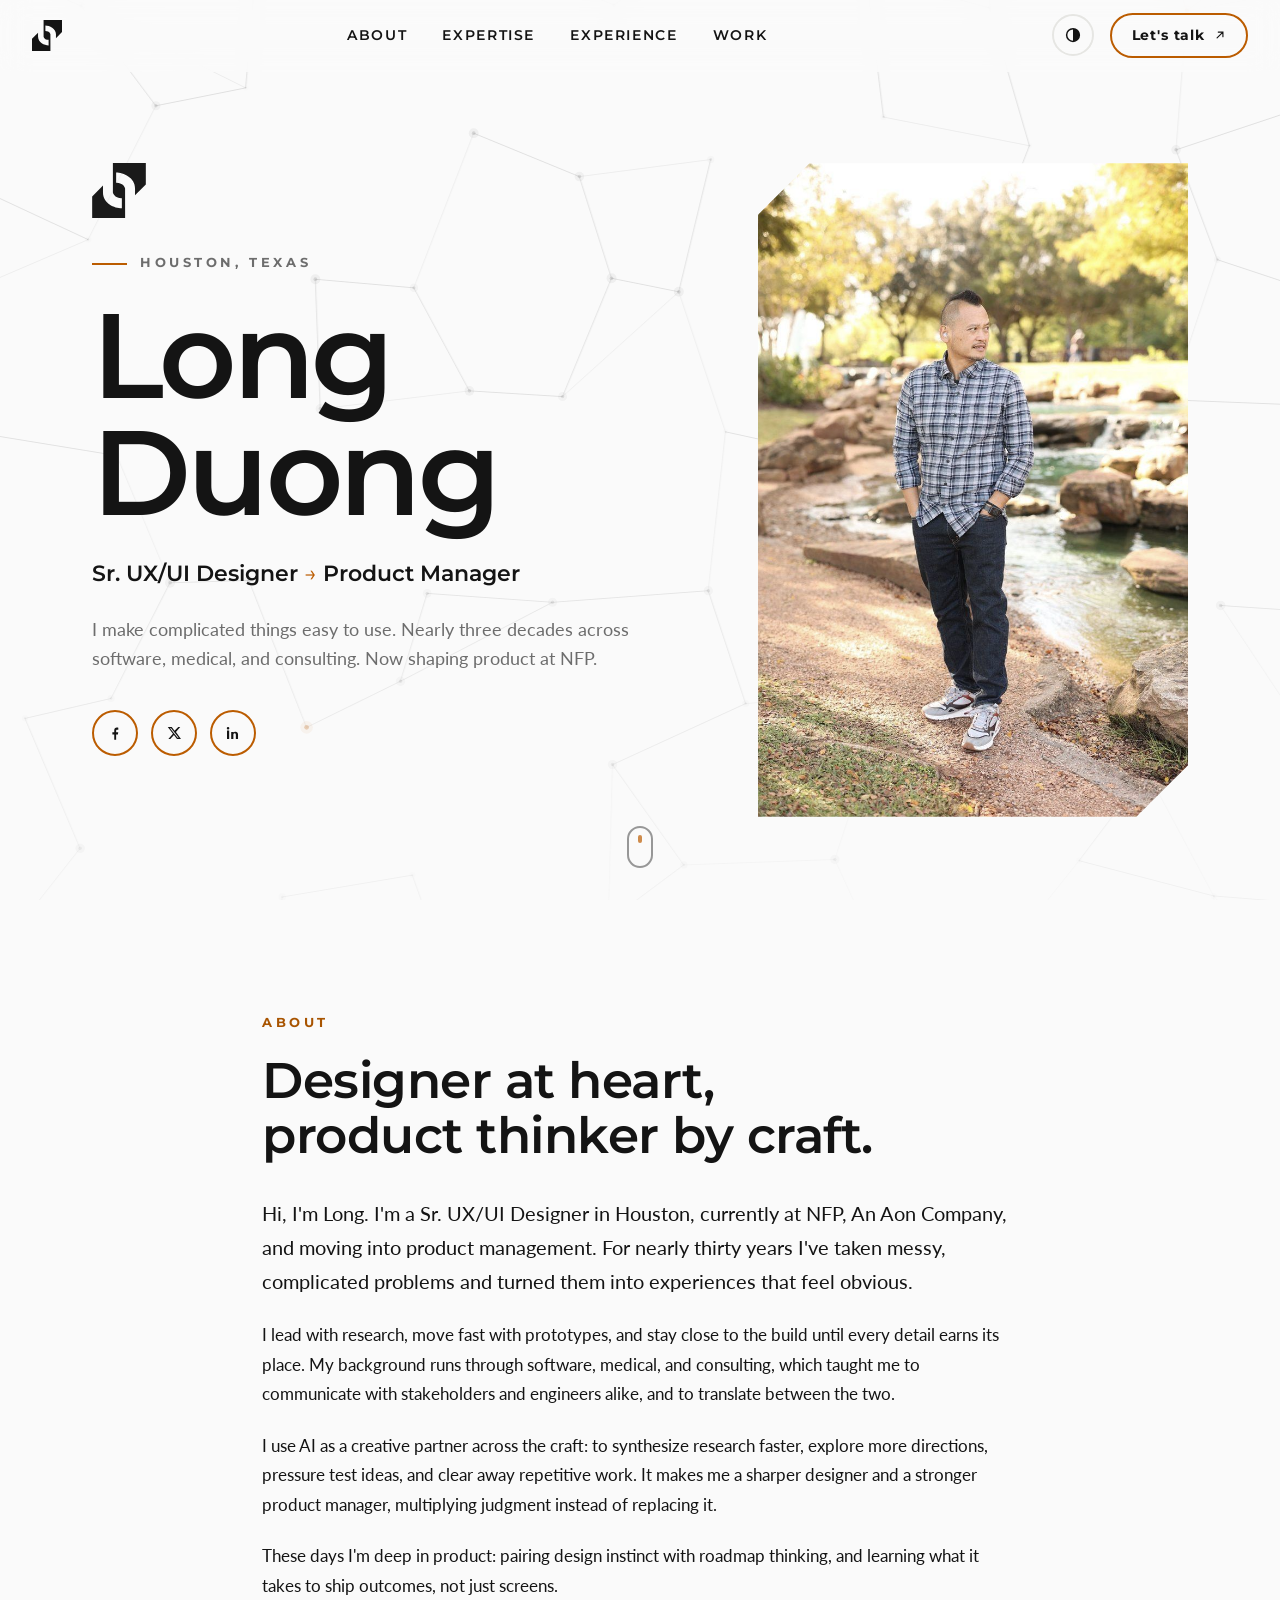
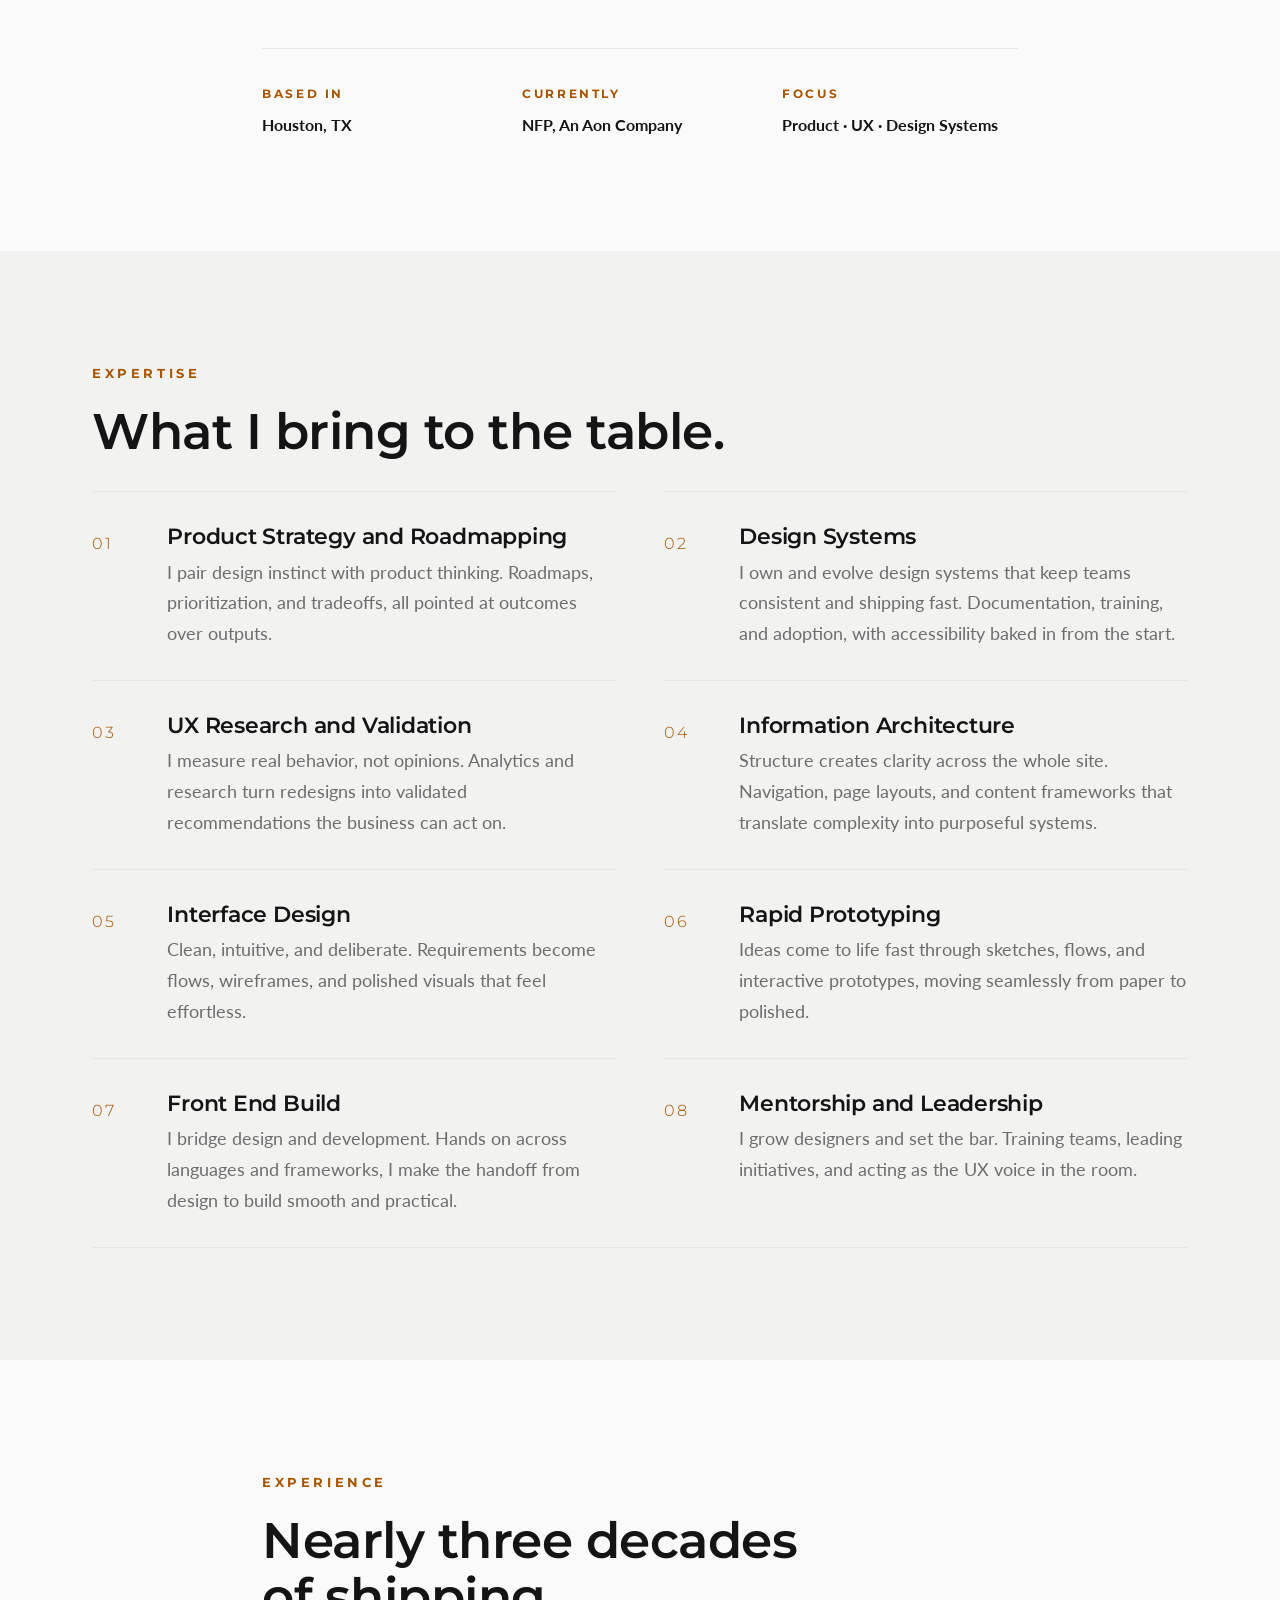
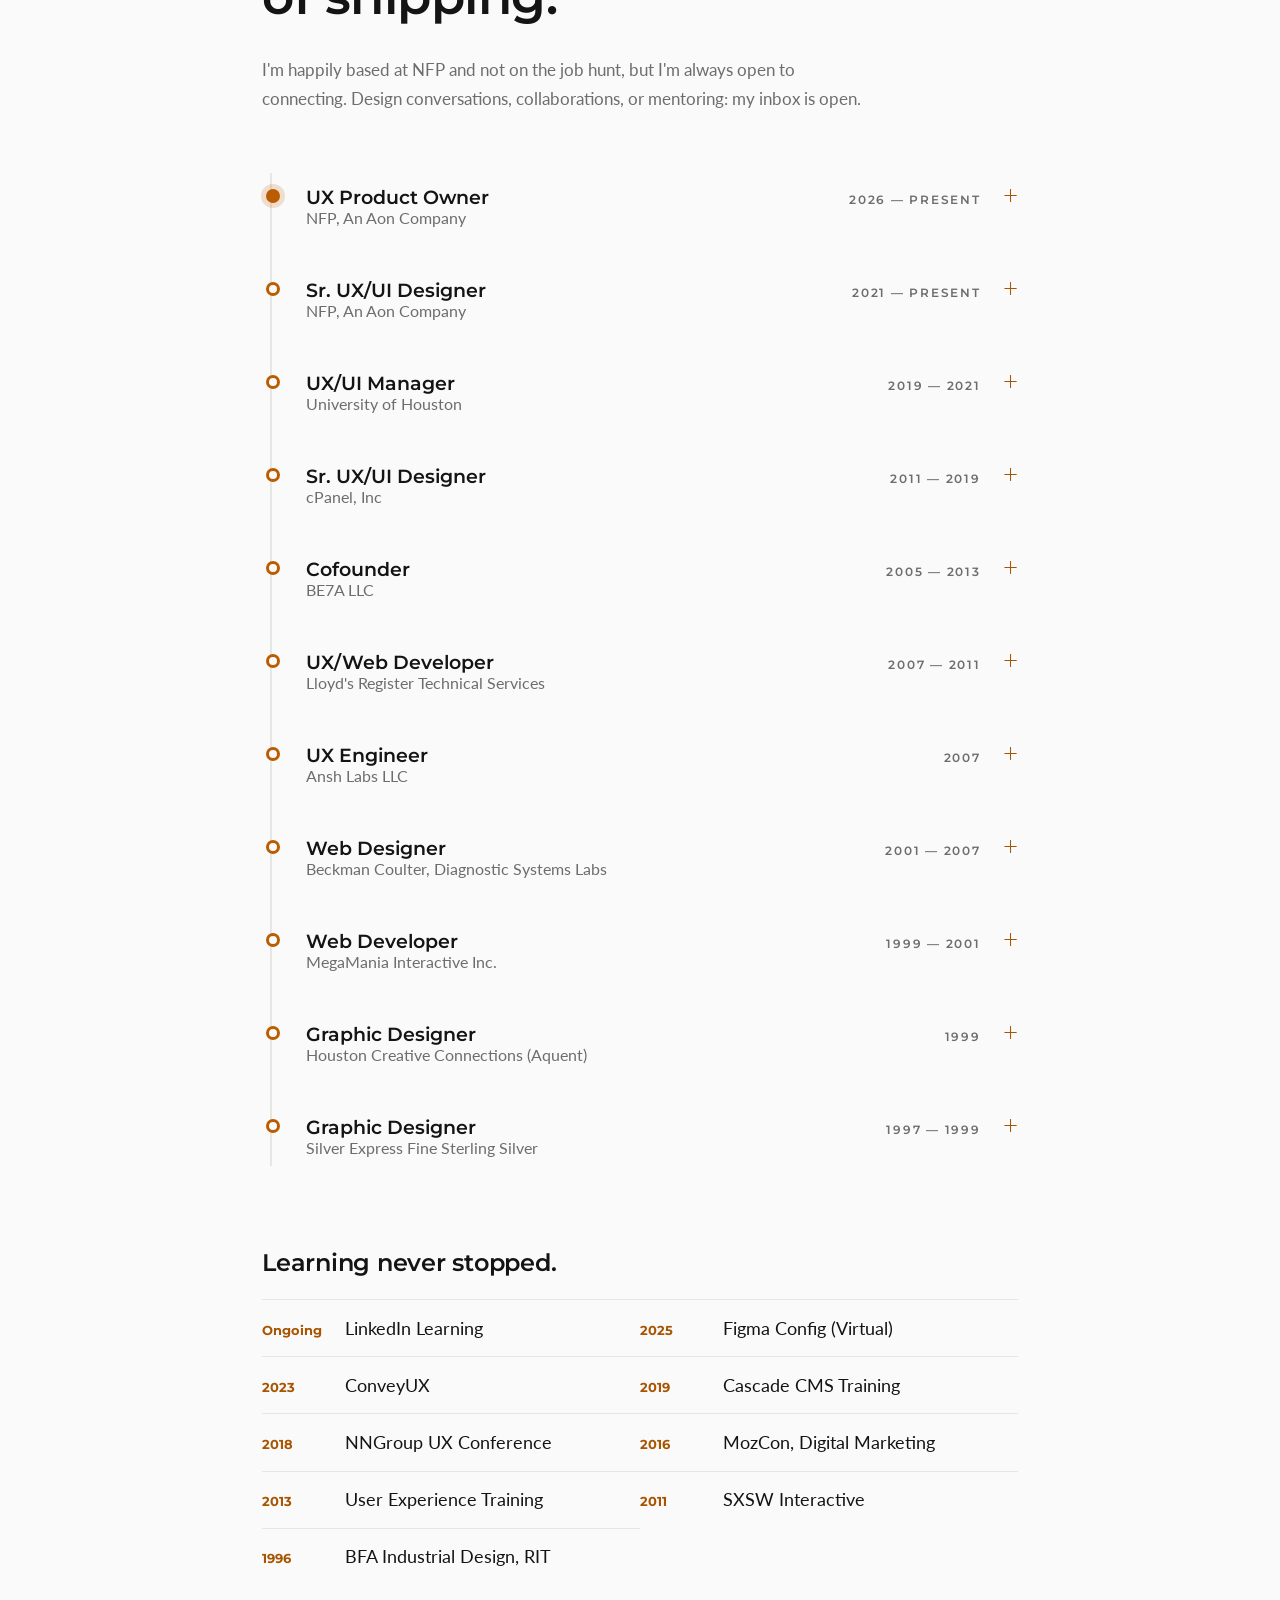
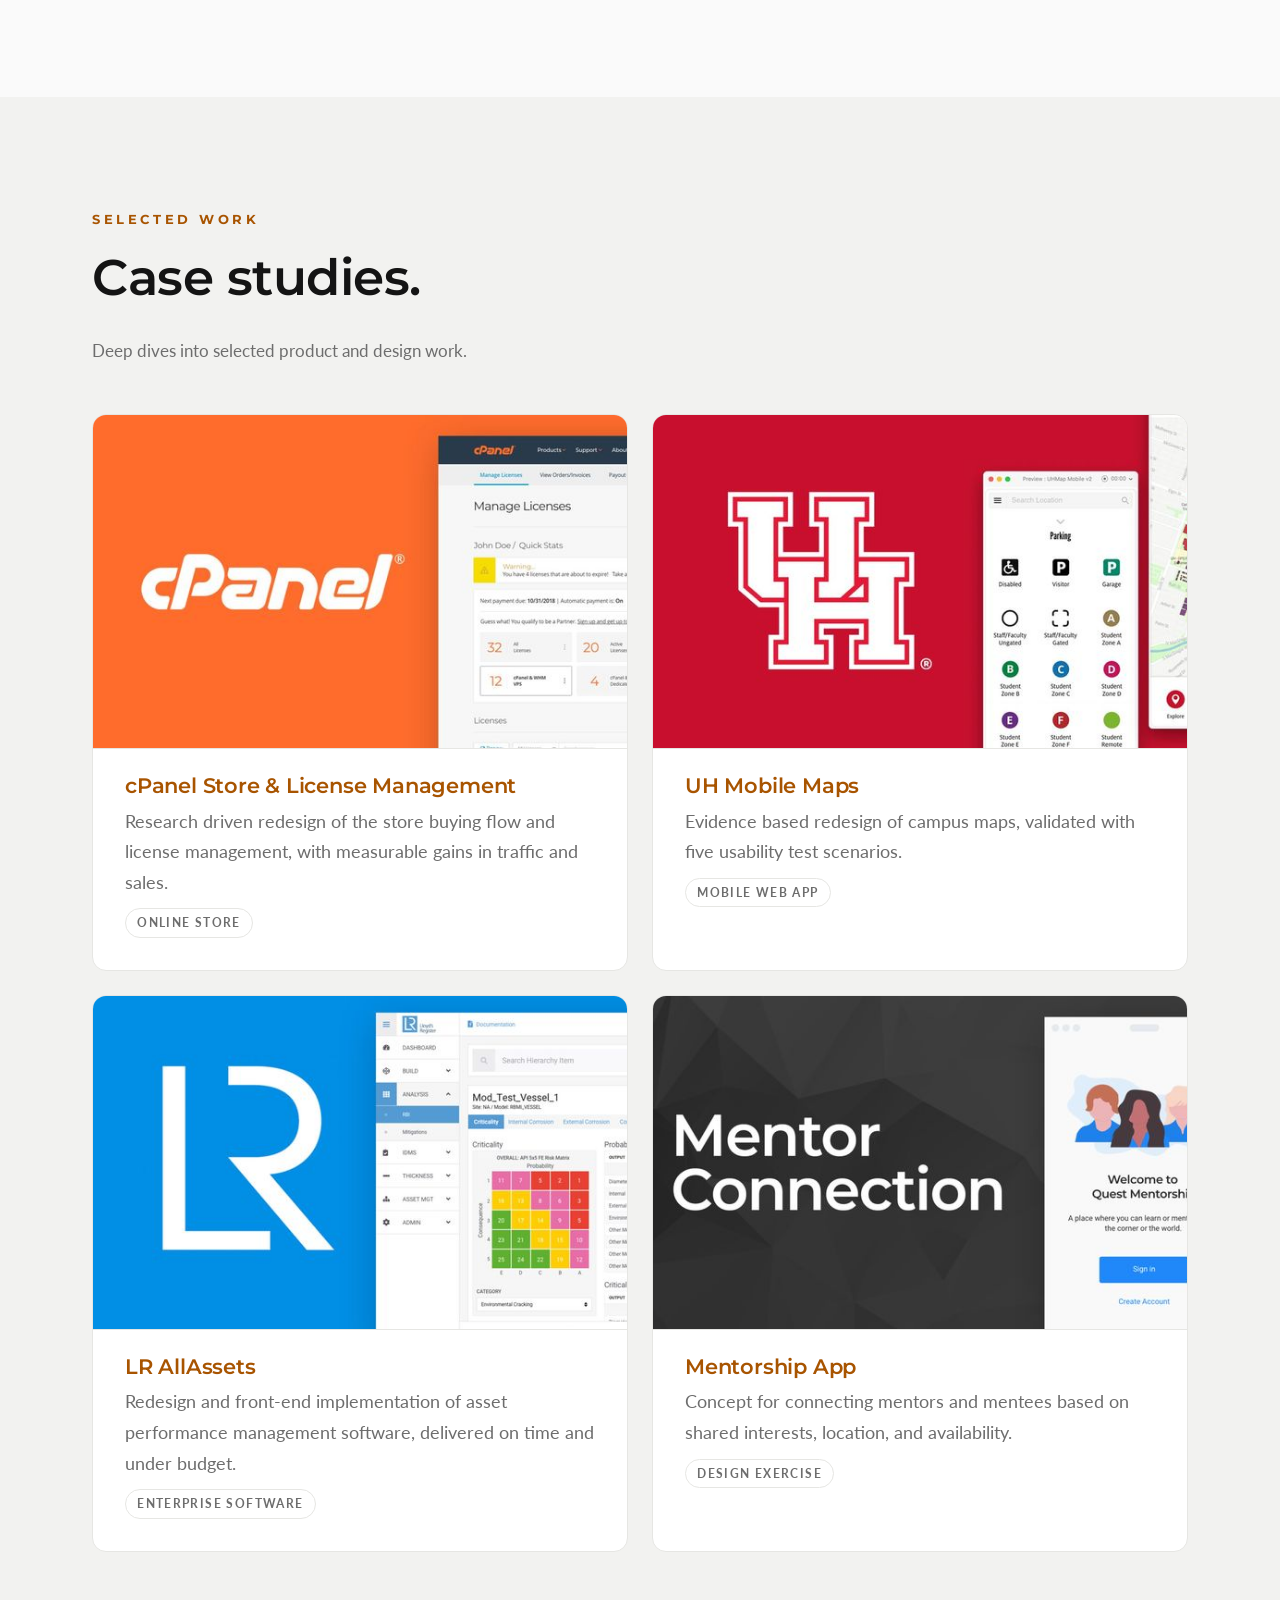
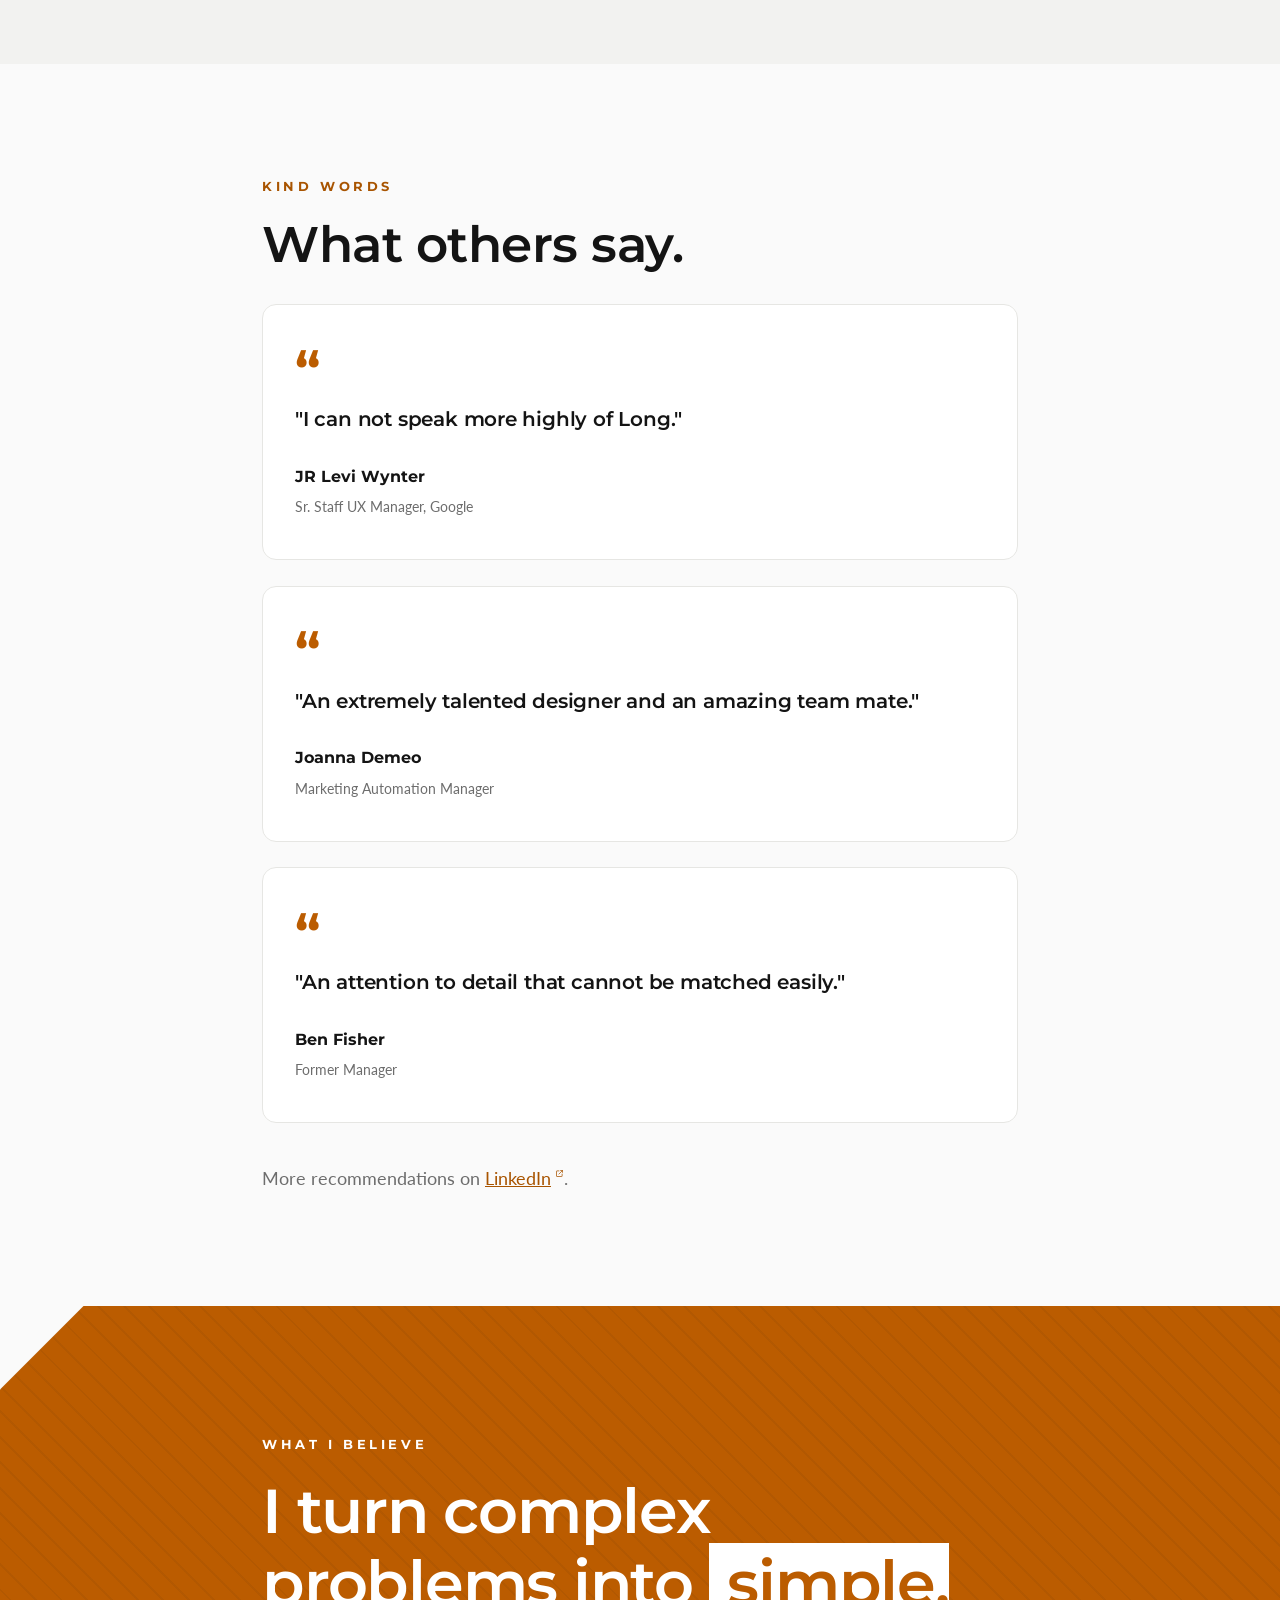
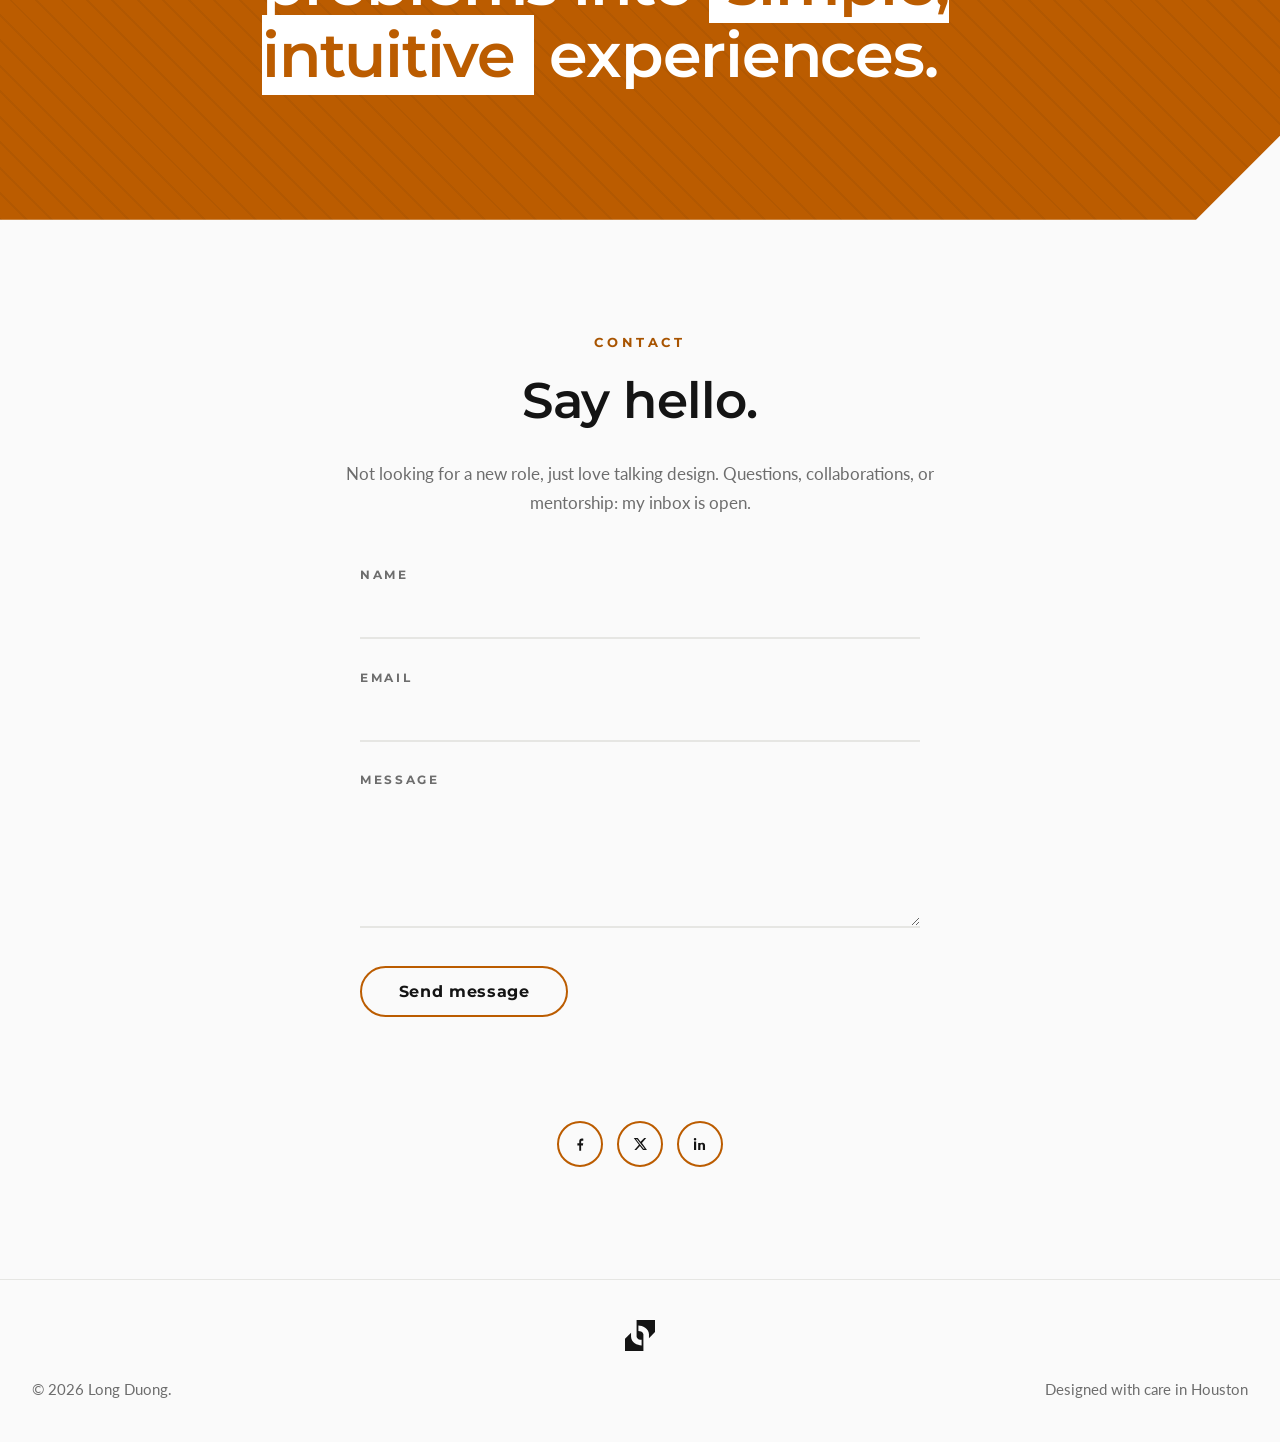
==== commit bc3443be: "Footer: Designed with care link to /design, CSS v55, sitemap" ====
--- a/index.html
+++ b/index.html
@@ -70,7 +70,7 @@
     y=l.getElementsByTagName(r)[0];y.parentNode.insertBefore(t,y);
   })(window, document, "clarity", "script", "u0vo263eke");
 </script>
-<link rel="stylesheet" href="styles.css?v=54">
+<link rel="stylesheet" href="styles.css?v=55">
 </head>
 <body>
 <canvas id="bgCanvas" aria-hidden="true"></canvas>
@@ -532,7 +532,7 @@
     </a>
     <div class="foot-row">
       <p>© <span id="year">2026</span> Long Duong.</p>
-      <p>Designed &amp; built with care in Houston.</p>
+      <p><a class="foot-design" href="design.html">Designed with care in Houston</a></p>
     </div>
   </div>
 </footer>
--- a/styles.css
+++ b/styles.css
@@ -539,6 +539,8 @@
 .foot-logo:hover { color: var(--accent); }
 .foot-row { display: flex; align-items: center; justify-content: space-between; gap: 1rem; }
 .site-footer p { color: var(--muted); font-size: 0.92rem; }
+.site-footer a.foot-design { color: var(--muted); text-decoration: none; transition: color 0.25s ease; }
+.site-footer a.foot-design:hover { color: var(--accent-deep); }
 
 /* ---------- responsive ---------- */
 @media (max-width: 900px) {
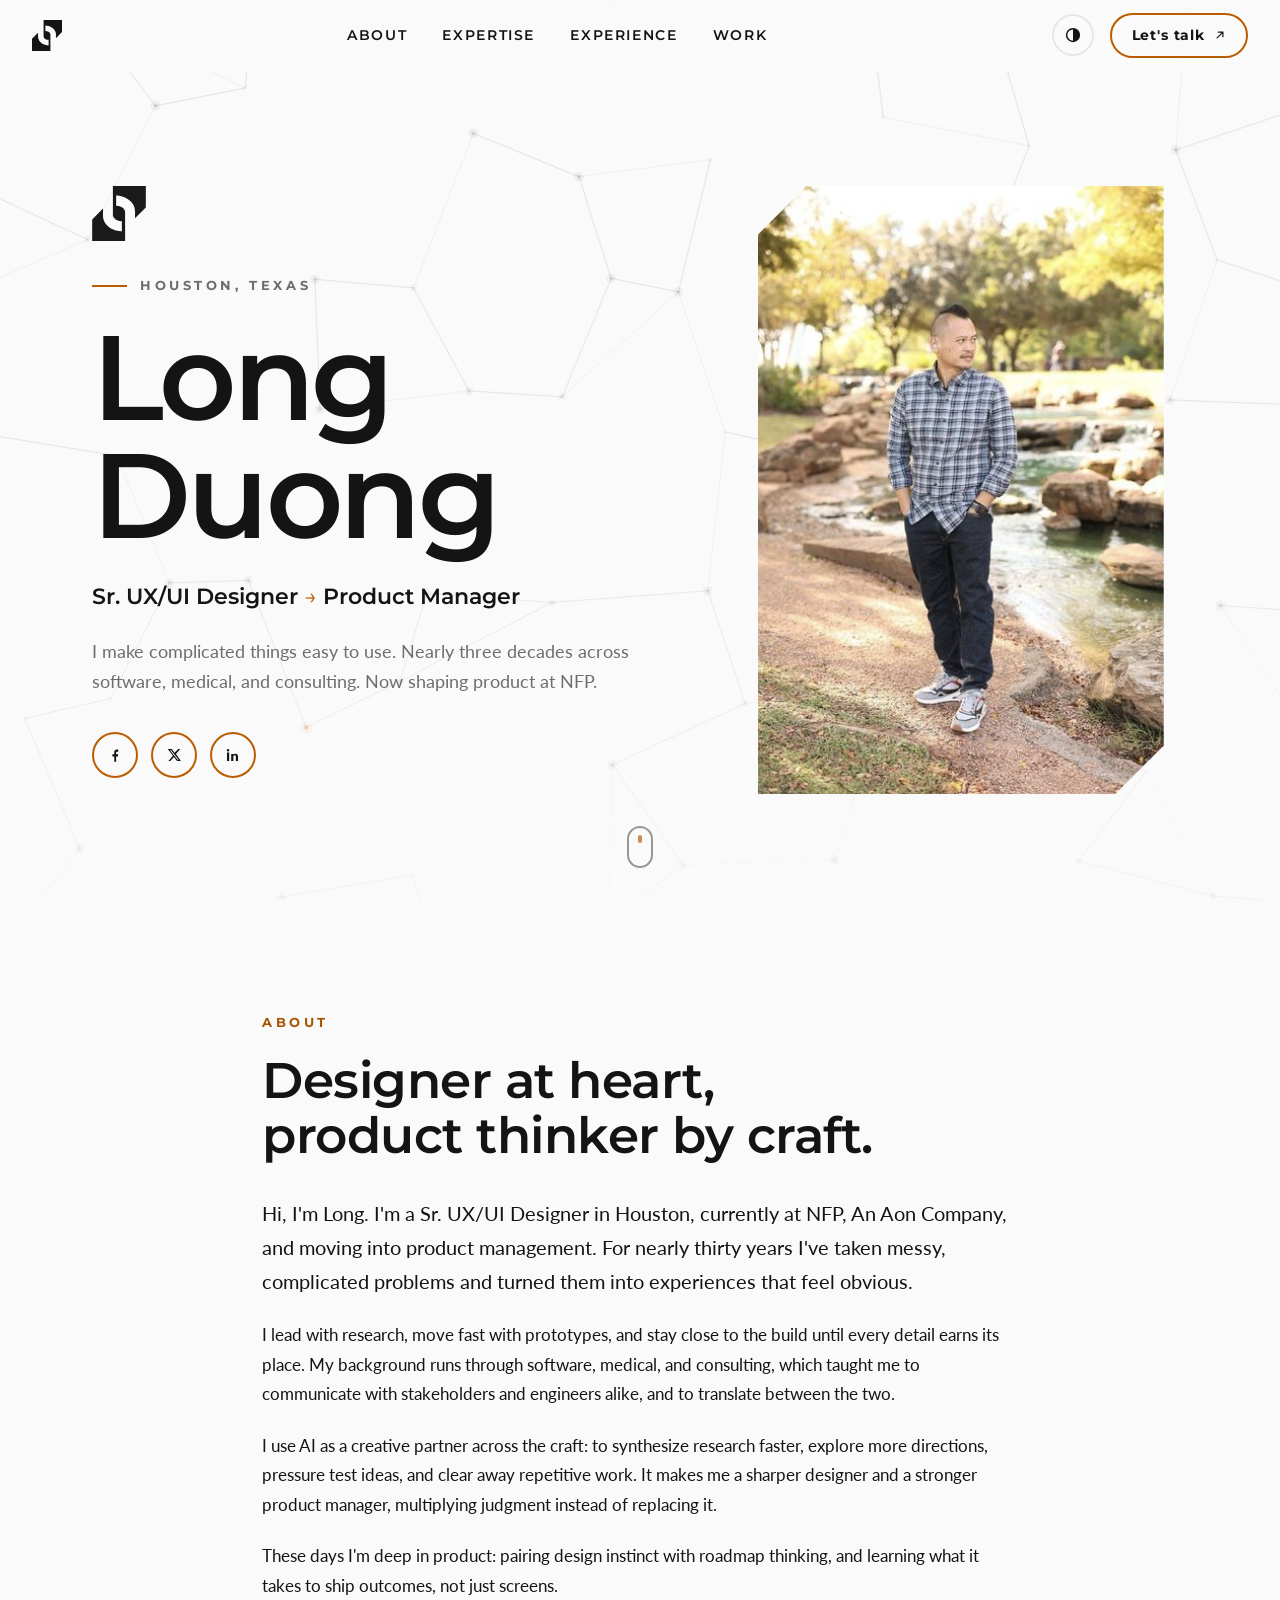
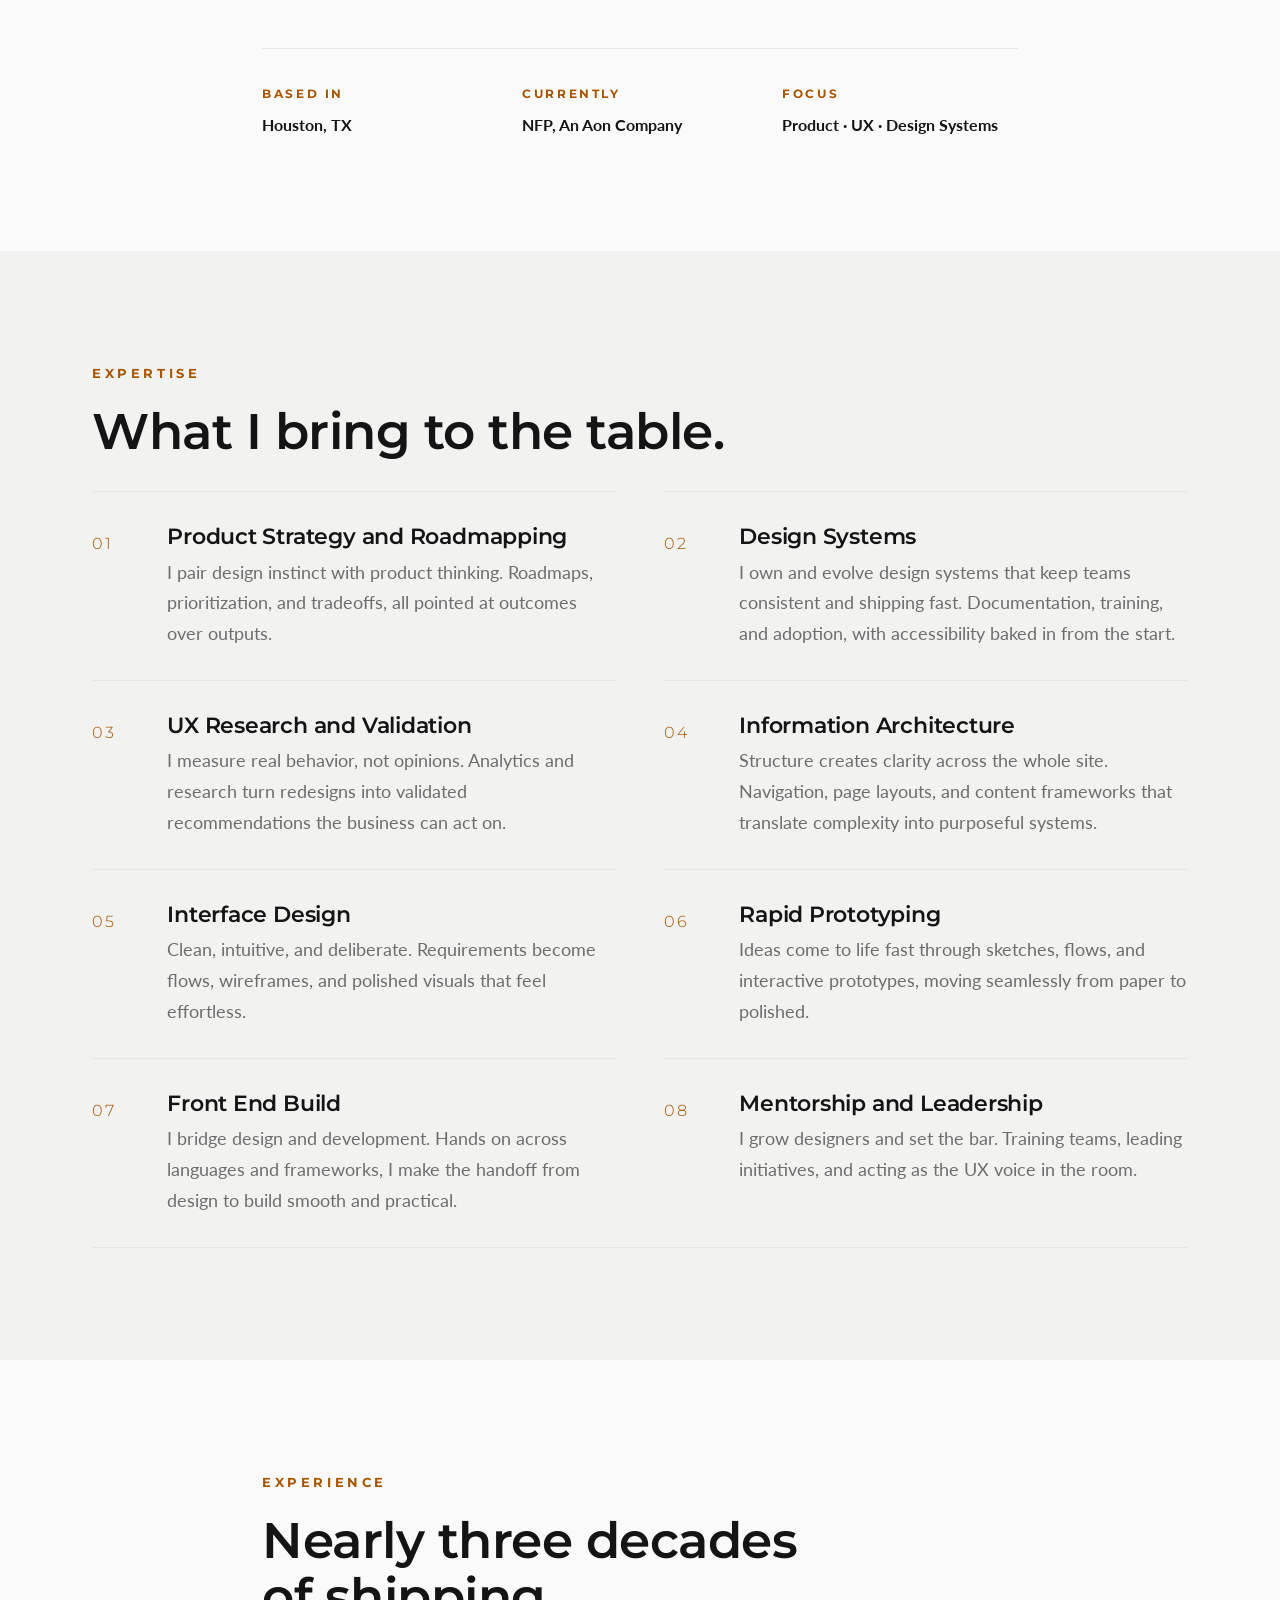
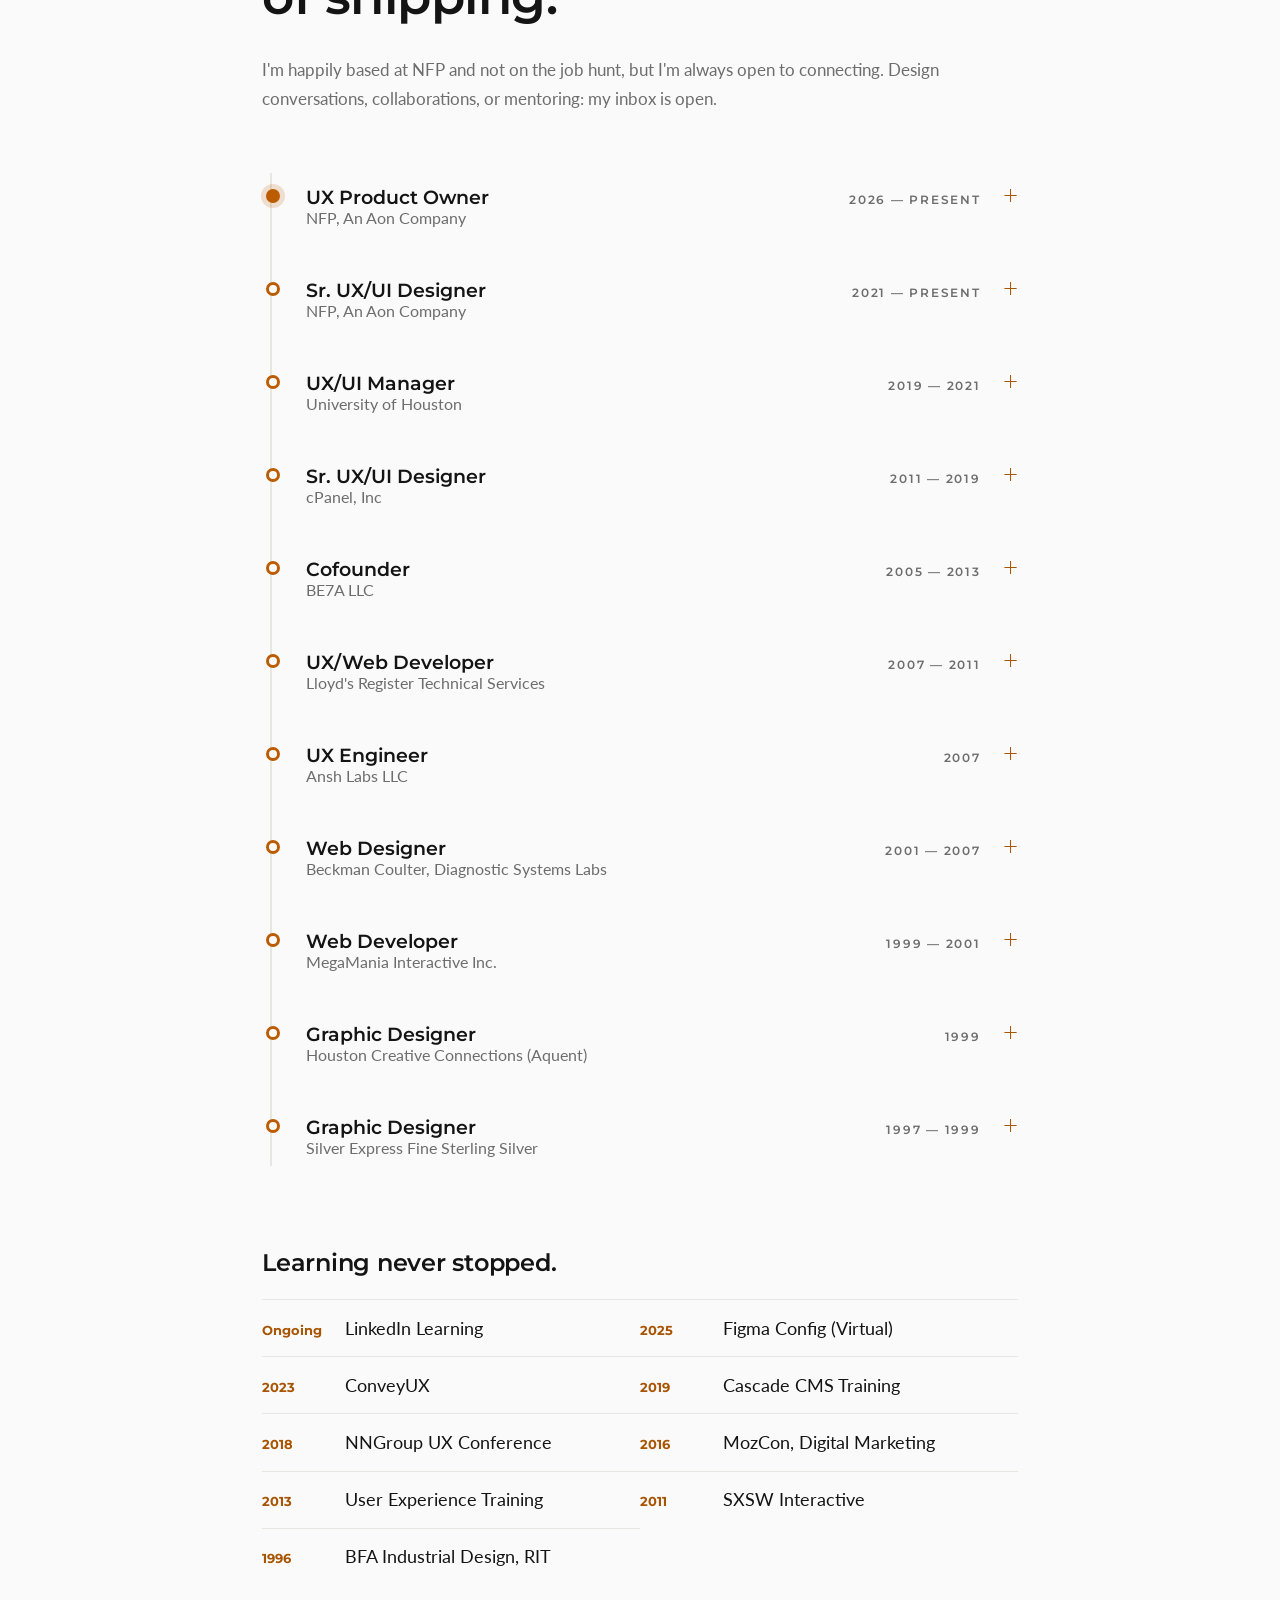
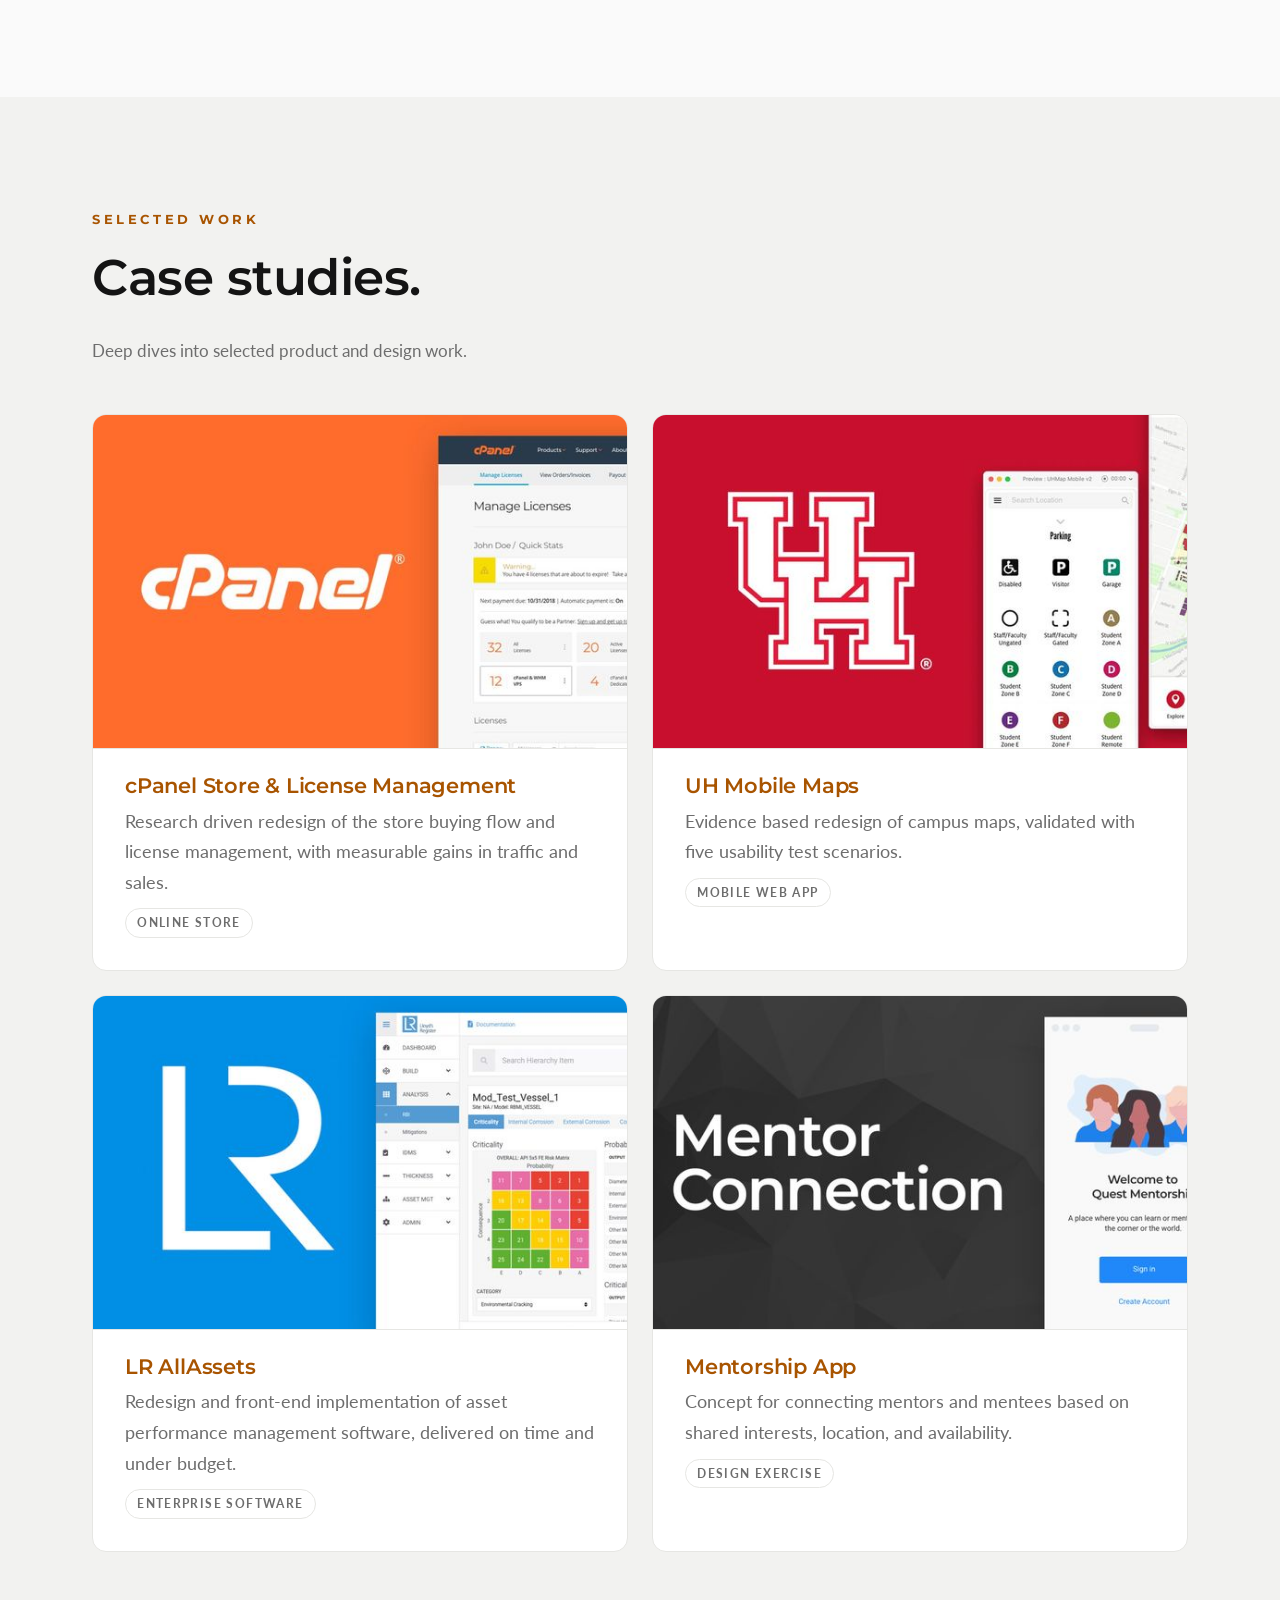
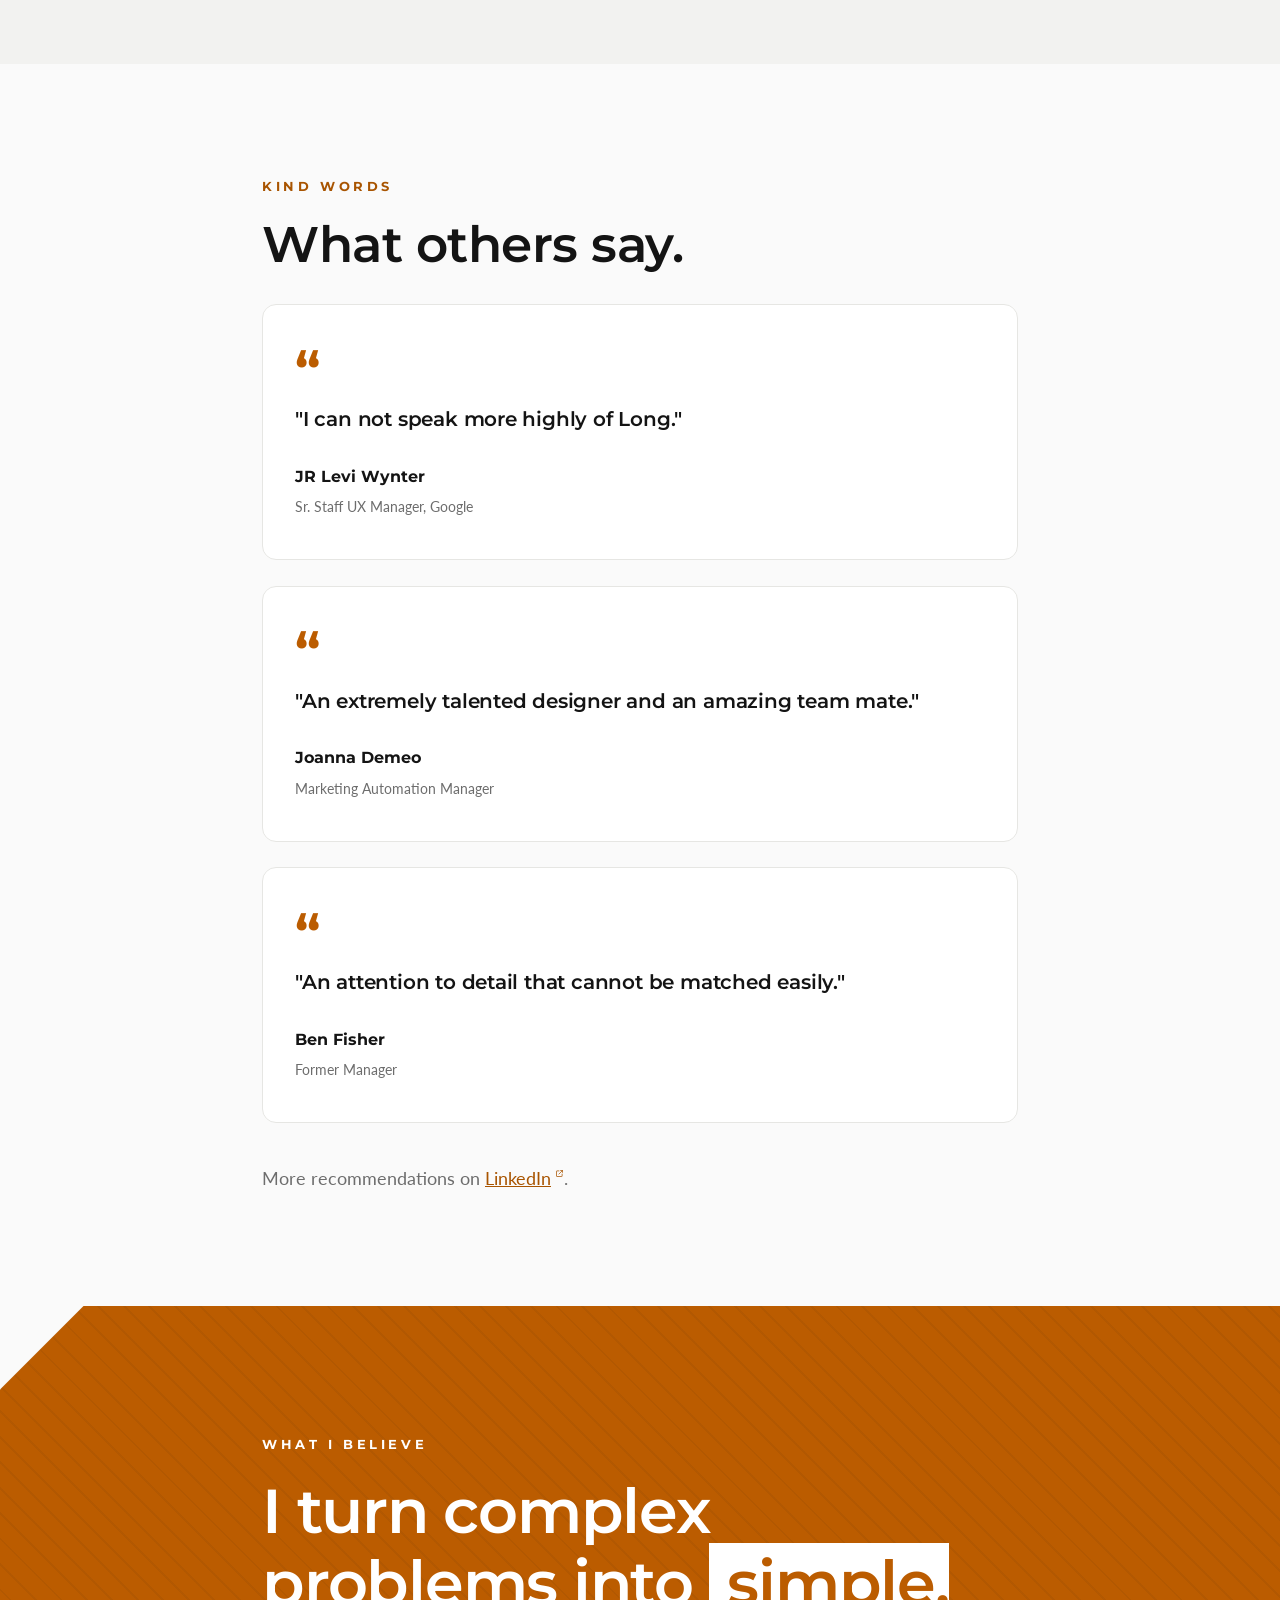
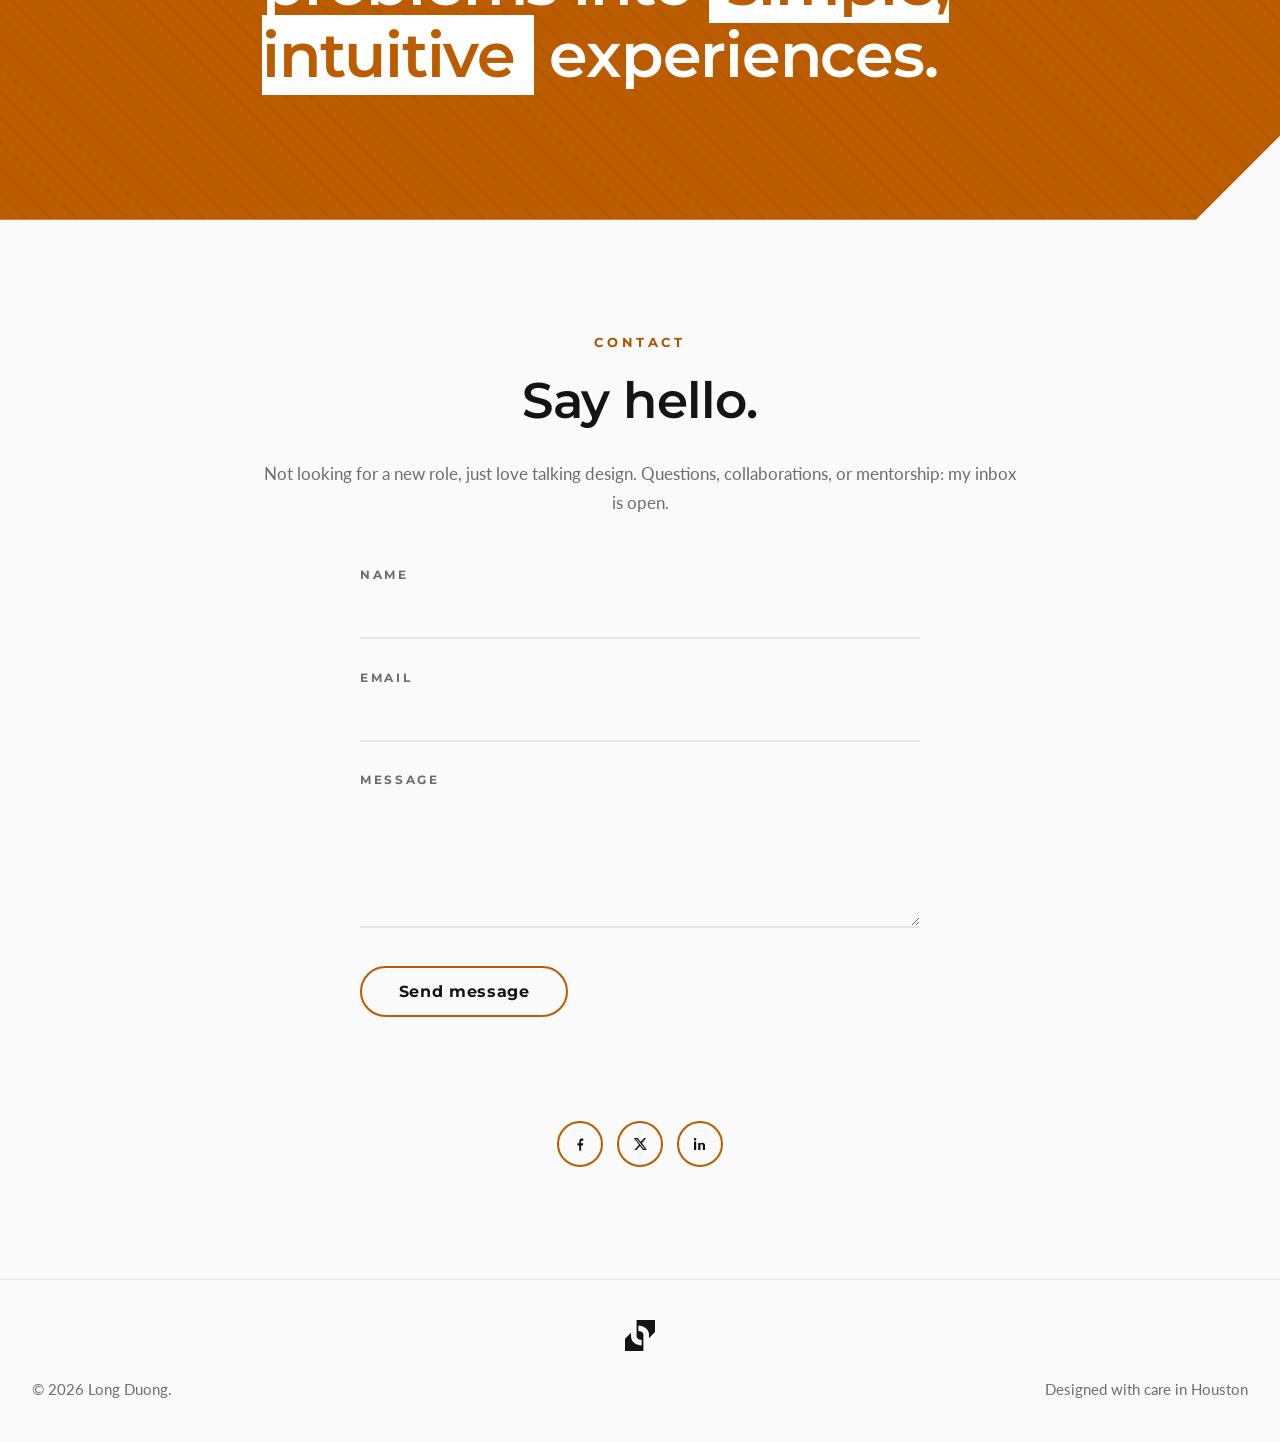
==== commit c3accfed: "Full-width text: remove measure caps on body text, cards, callouts (CSS v56)" ====
--- a/index.html
+++ b/index.html
@@ -70,7 +70,7 @@
     y=l.getElementsByTagName(r)[0];y.parentNode.insertBefore(t,y);
   })(window, document, "clarity", "script", "u0vo263eke");
 </script>
-<link rel="stylesheet" href="styles.css?v=55">
+<link rel="stylesheet" href="styles.css?v=56">
 </head>
 <body>
 <canvas id="bgCanvas" aria-hidden="true"></canvas>
--- a/styles.css
+++ b/styles.css
@@ -104,7 +104,6 @@
 .section-note {
   color: var(--muted);
   font-size: 1.05rem;
-  max-width: 620px;
   margin-bottom: 3rem;
 }
 .center .section-note { margin-left: auto; margin-right: auto; }
@@ -210,7 +209,7 @@
   font-weight: 600; margin-bottom: 1.4rem;
 }
 .hero-role .amp { color: var(--accent-deep); font-weight: 400; }
-.hero-lede { color: var(--muted); font-size: 1.1rem; max-width: 34rem; margin-bottom: 2.2rem; }
+.hero-lede { color: var(--muted); font-size: 1.1rem; margin-bottom: 2.2rem; }
 
 .hero-socials { display: flex; gap: 0.8rem; }
 .hero-socials a {
@@ -274,7 +273,7 @@
 .expert-list h3 {
   font-size: 1.35rem; font-weight: 600; margin-bottom: 0.5rem;
 }
-.expert-list p { color: var(--muted); max-width: 640px; }
+.expert-list p { color: var(--muted); }
 
 /* ---------- timeline ---------- */
 .timeline { position: relative; margin-top: 1rem; padding-left: 2px; }
@@ -346,7 +345,7 @@
 /* ---------- case study pages ---------- */
 .case-hero { padding: 9rem 0 3rem; }
 .case-hero h1 { font-size: clamp(2.4rem, 5.5vw, 4rem); margin-bottom: 1.4rem; max-width: 900px; }
-.case-lede { font-size: 1.25rem; color: var(--muted); max-width: 820px; line-height: 1.65; }
+.case-lede { font-size: 1.25rem; color: var(--muted); line-height: 1.65; }
 .case-meta {
   display: grid; grid-template-columns: repeat(2, 1fr); gap: 1.5rem;
   margin: 3rem 0 0; padding: 2rem 0 0; border-top: 1px solid var(--line);
@@ -356,8 +355,8 @@
 .case-body { padding: 0 0 6rem; }
 .case-body h2 { font-size: clamp(1.7rem, 3vw, 2.2rem); margin: 4.5rem 0 1.2rem; }
 .case-body h3 { font-size: 1.35rem; margin: 2.8rem 0 0.9rem; }
-.case-body p { max-width: 760px; margin-bottom: 1.2rem; }
-.case-body ul { max-width: 760px; margin: 0 0 1.2rem 1.4rem; }
+.case-body p { margin-bottom: 1.2rem; }
+.case-body ul { margin: 0 0 1.2rem 1.4rem; }
 .case-body li { margin-bottom: 0.5rem; }
 .case-figure { margin: 2.2rem 0 2.8rem; }
 .case-figure img { width: 100%; height: auto; display: block; border: 1px solid var(--line); border-radius: 14px; }
@@ -368,7 +367,7 @@
 .case-screens figure { margin: 0; }
 .case-screens img { width: 100%; height: auto; display: block; border: 1px solid var(--line); border-radius: 14px; }
 .case-screens figcaption { color: var(--muted); font-size: 0.88rem; margin-top: 0.6rem; text-align: center; }
-.case-stats { display: grid; grid-template-columns: repeat(2, 1fr); gap: 1.5rem; margin: 2.2rem 0 2.8rem; max-width: 760px; }
+.case-stats { display: grid; grid-template-columns: repeat(2, 1fr); gap: 1.5rem; margin: 2.2rem 0 2.8rem; }
 .case-stats.three { grid-template-columns: repeat(3, 1fr); }
 .case-stats.four { grid-template-columns: repeat(4, 1fr); }
 .case-stat { border: 1px solid var(--line); border-radius: 14px; padding: 1.8rem; background: var(--card); }
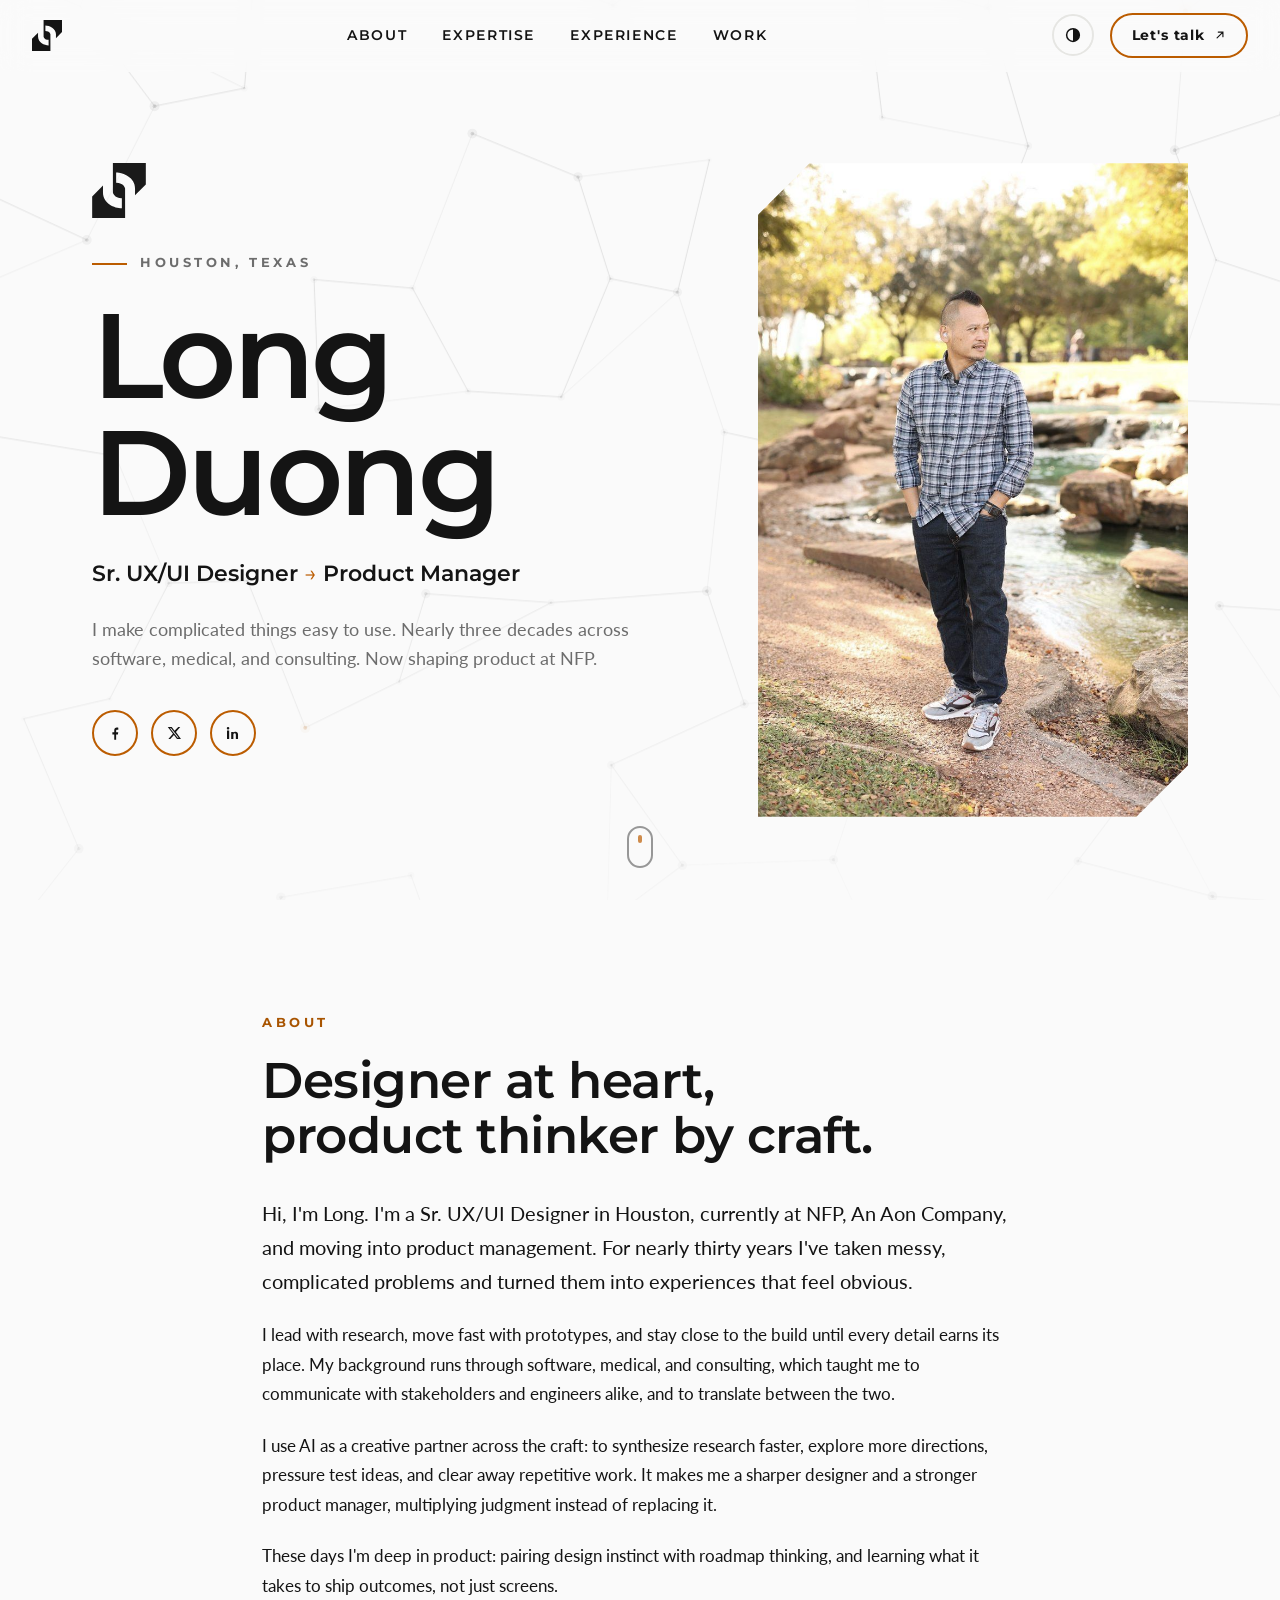
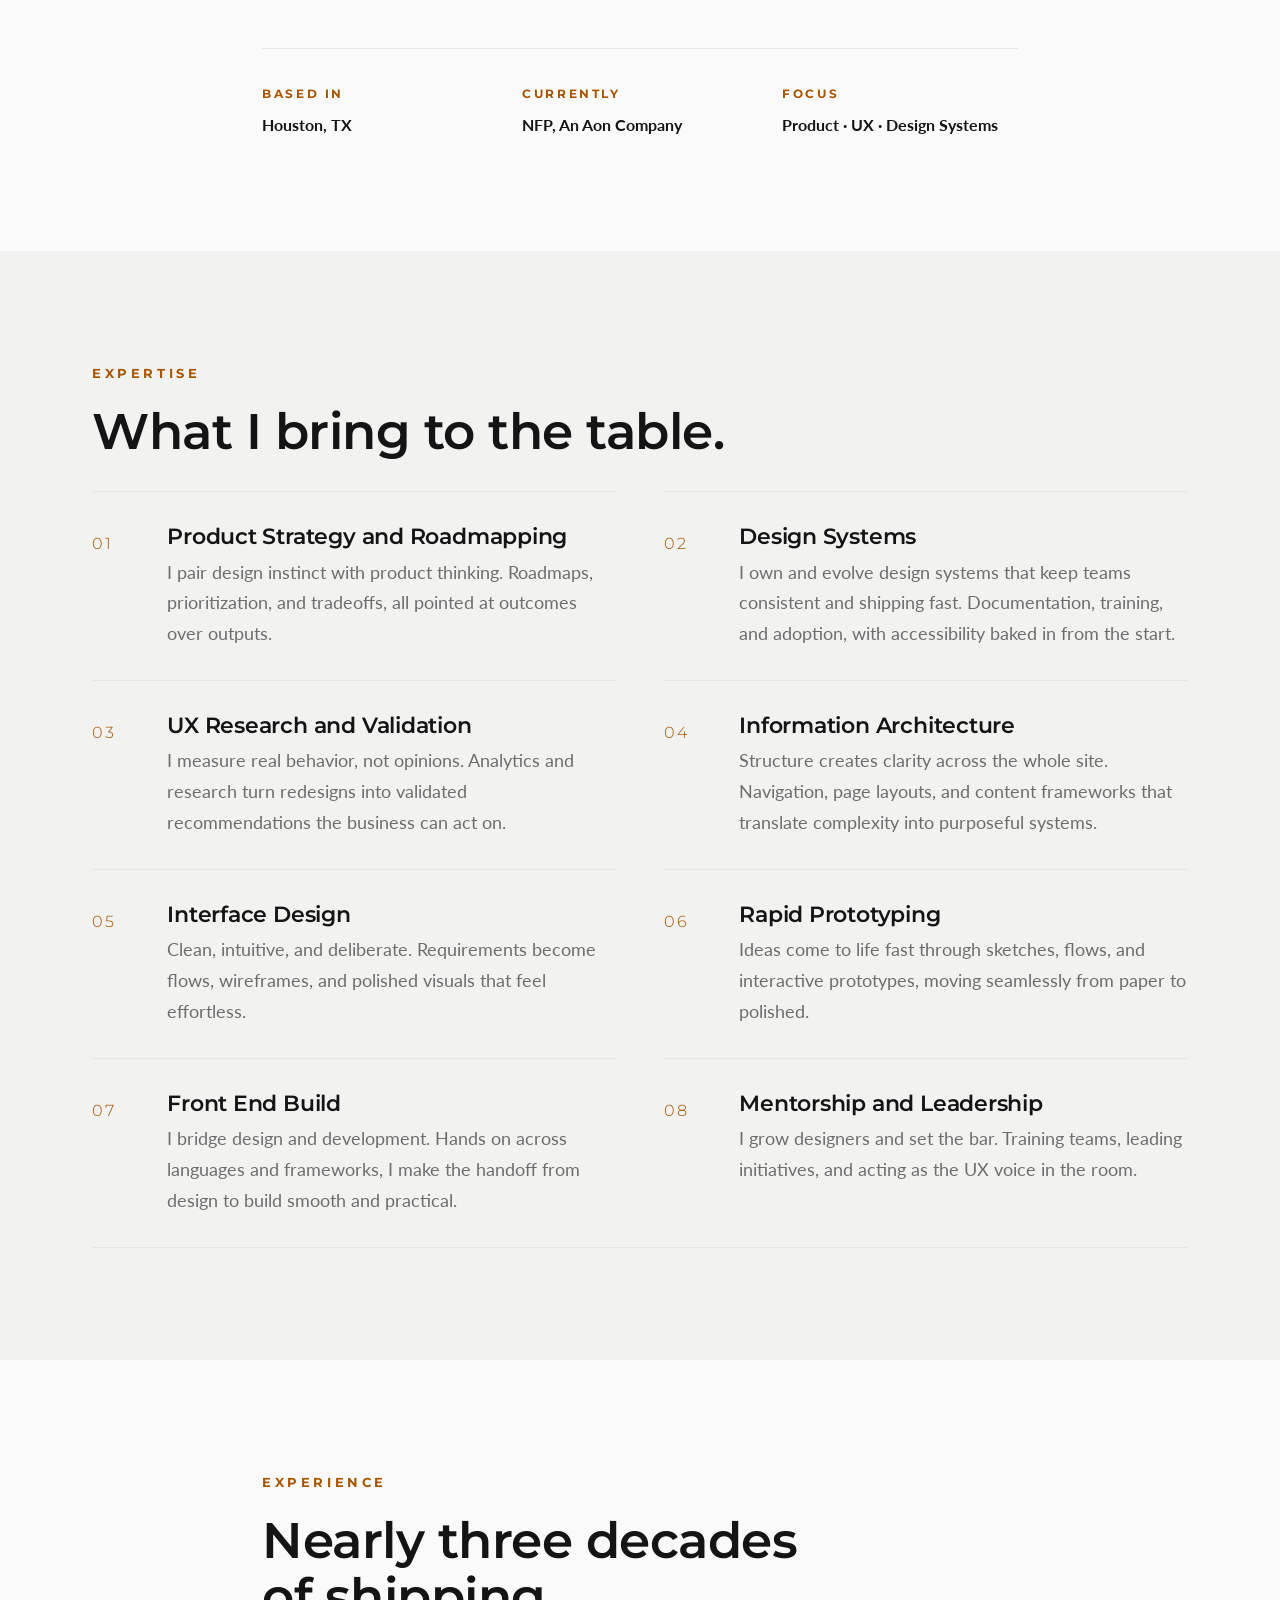
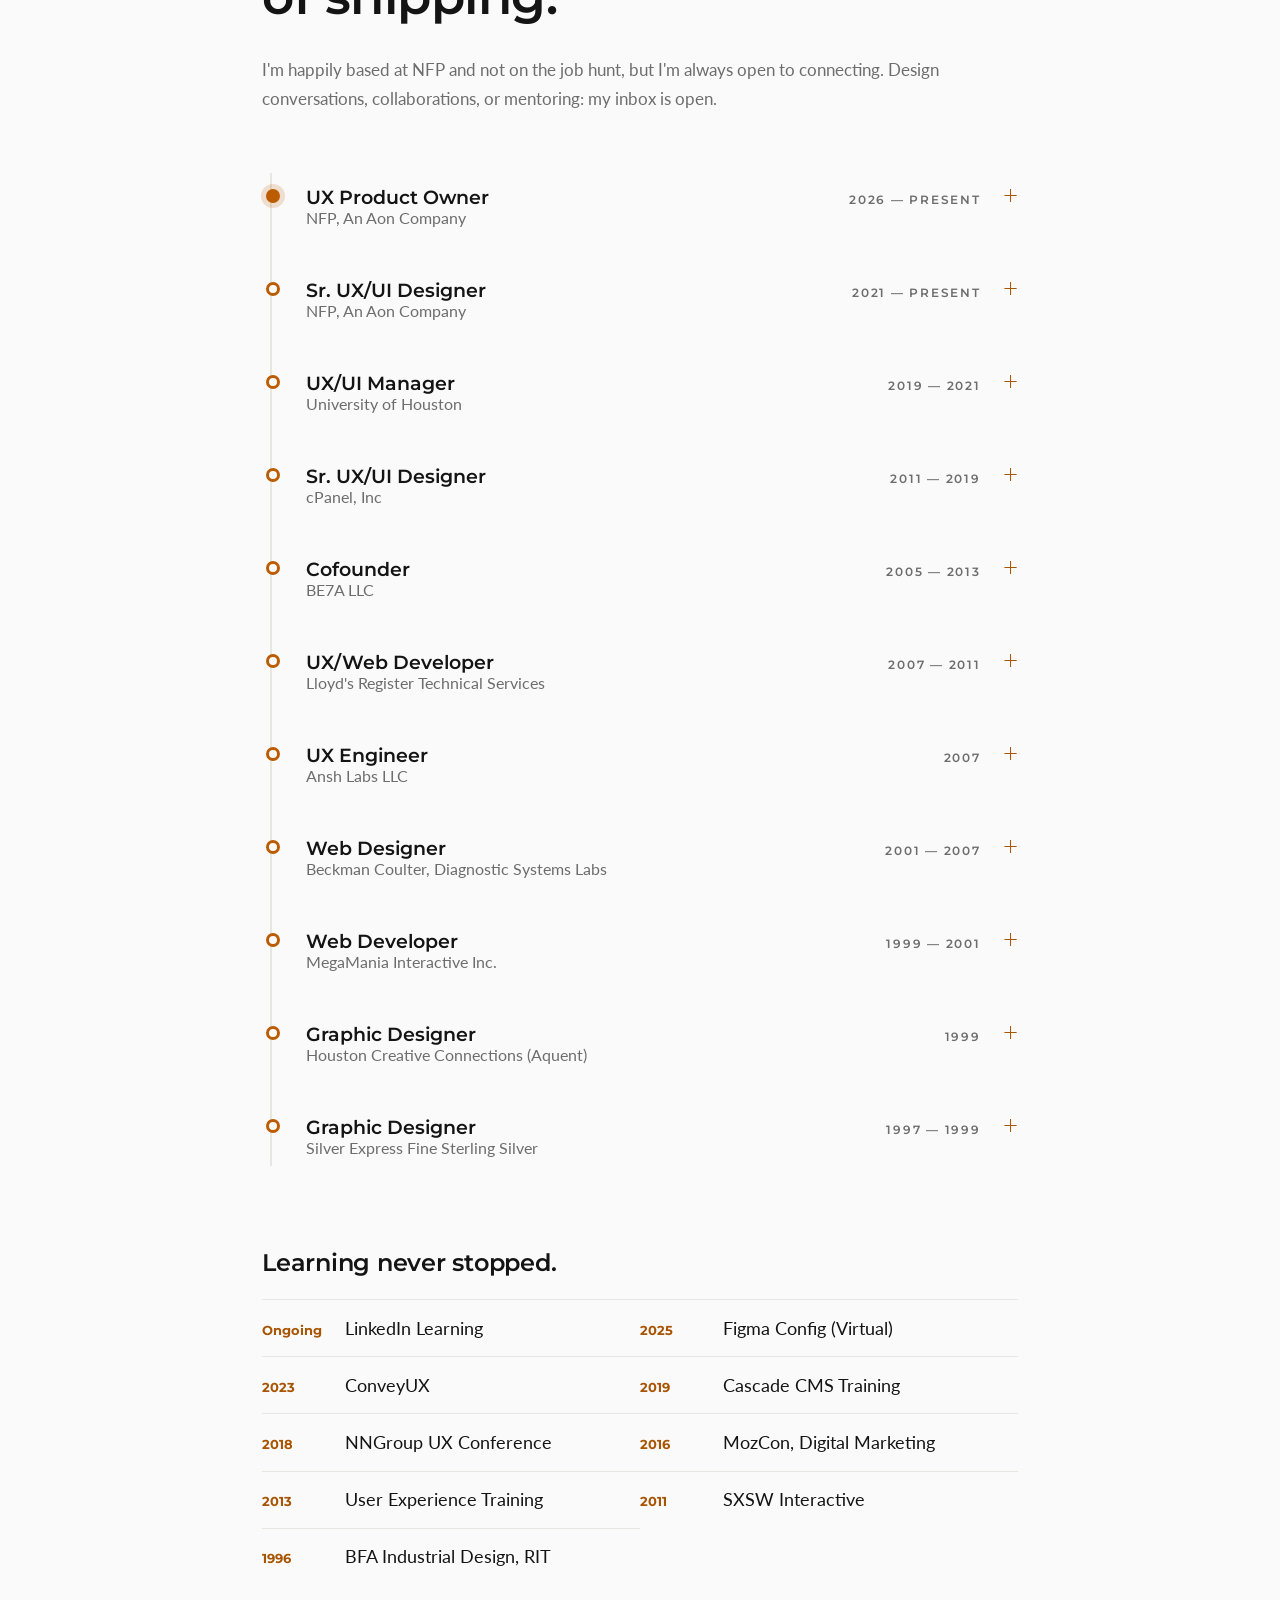
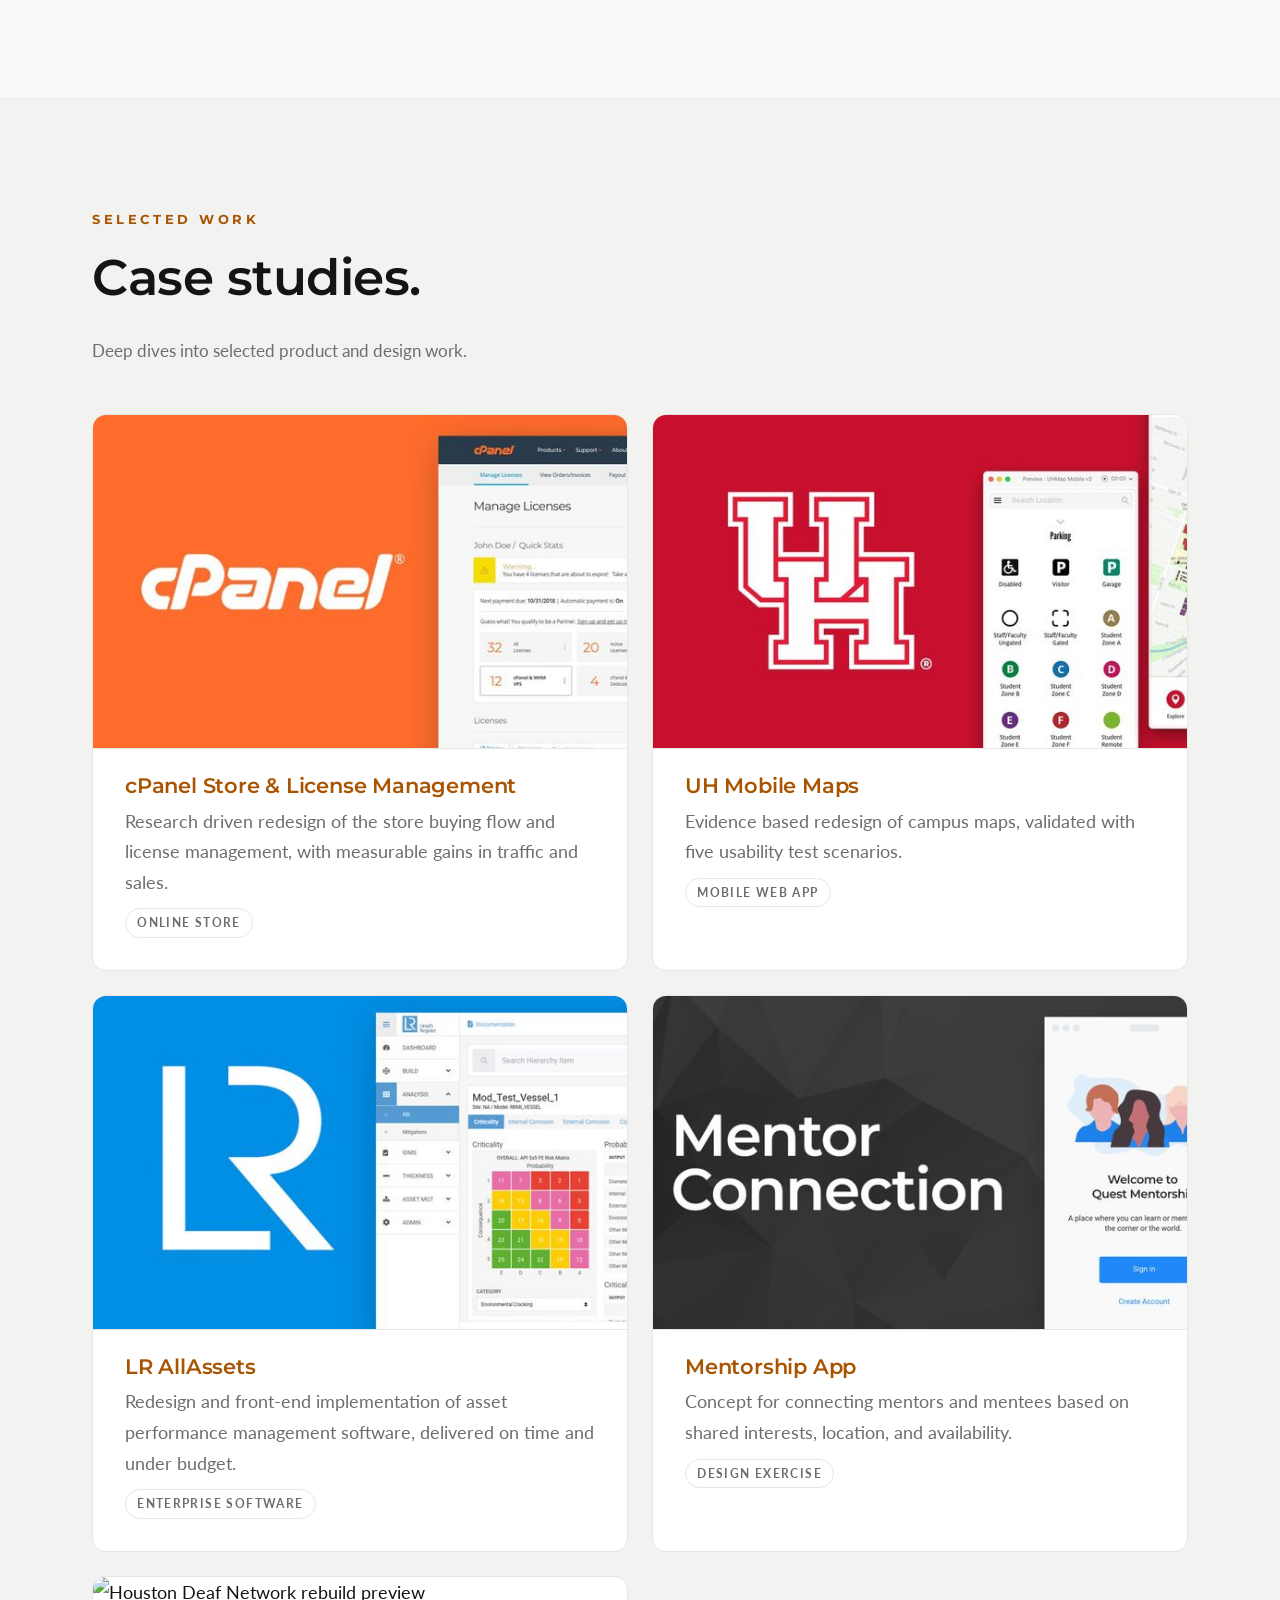
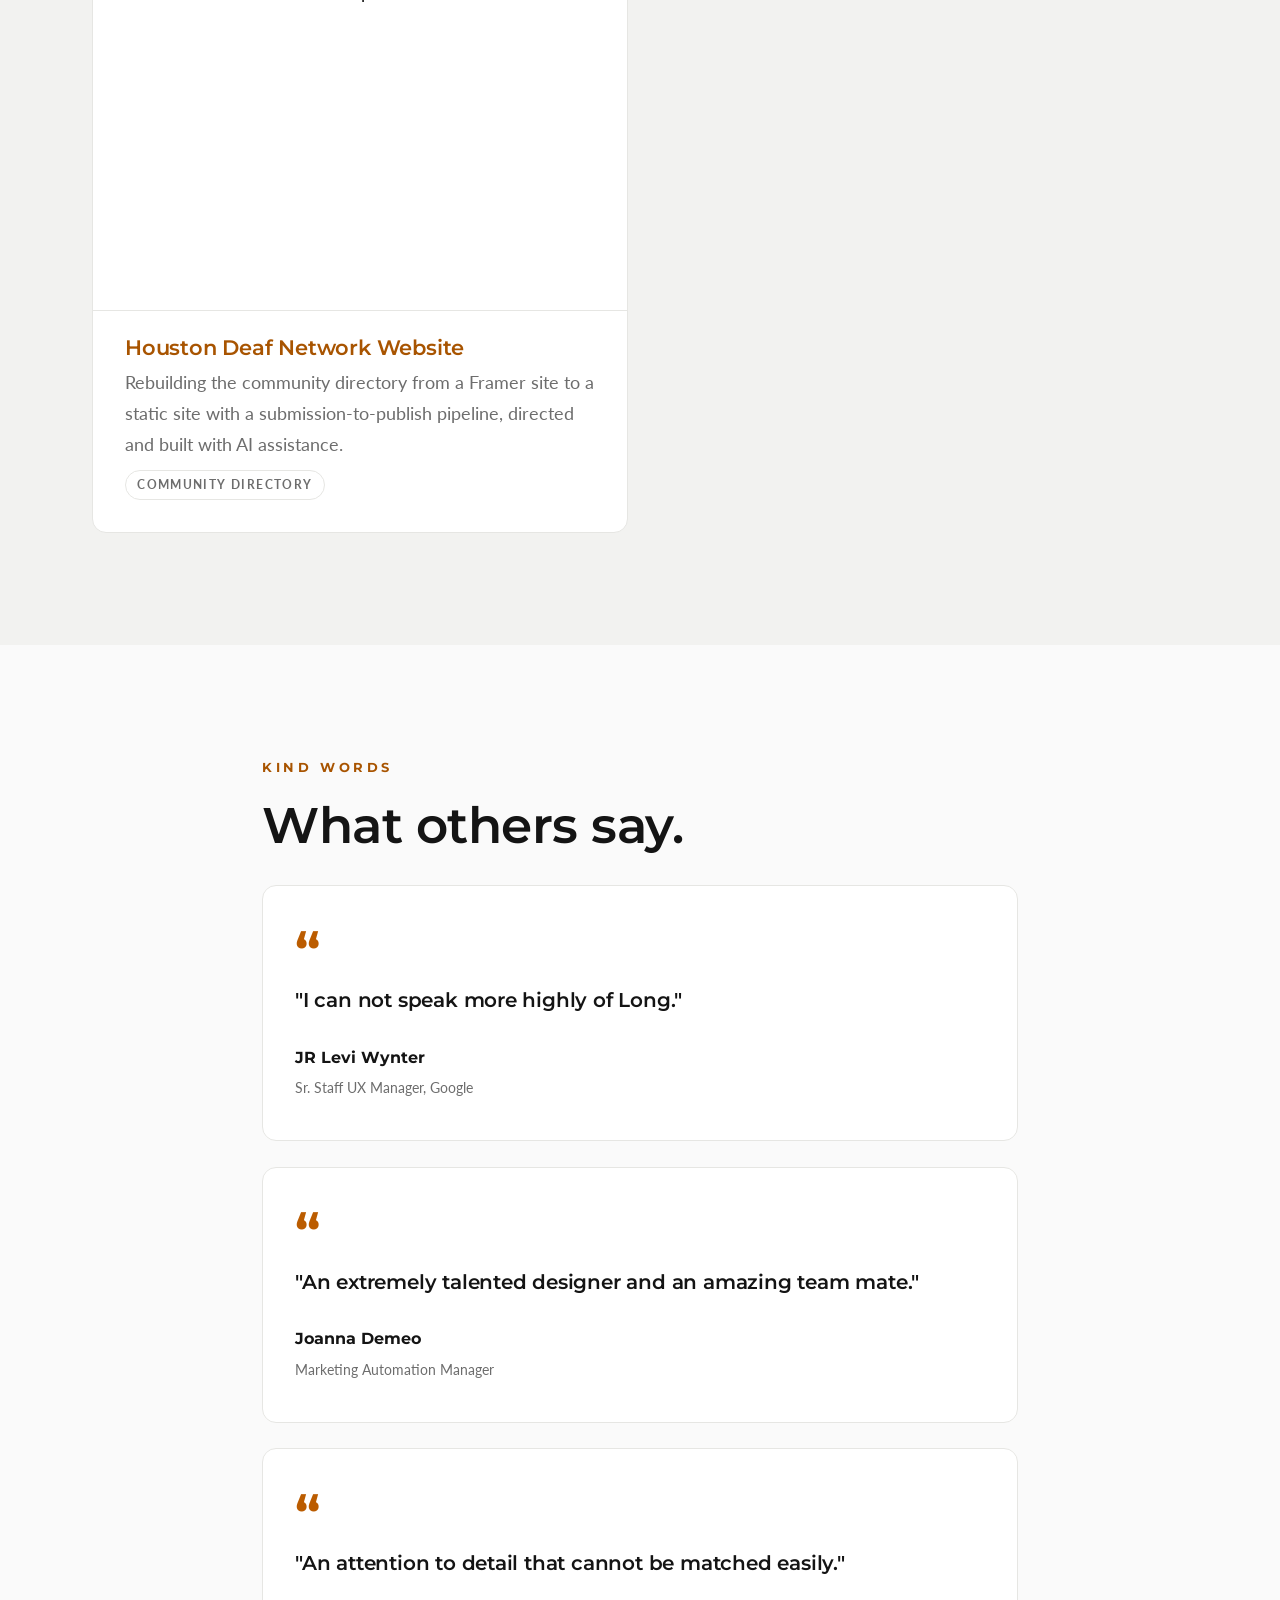
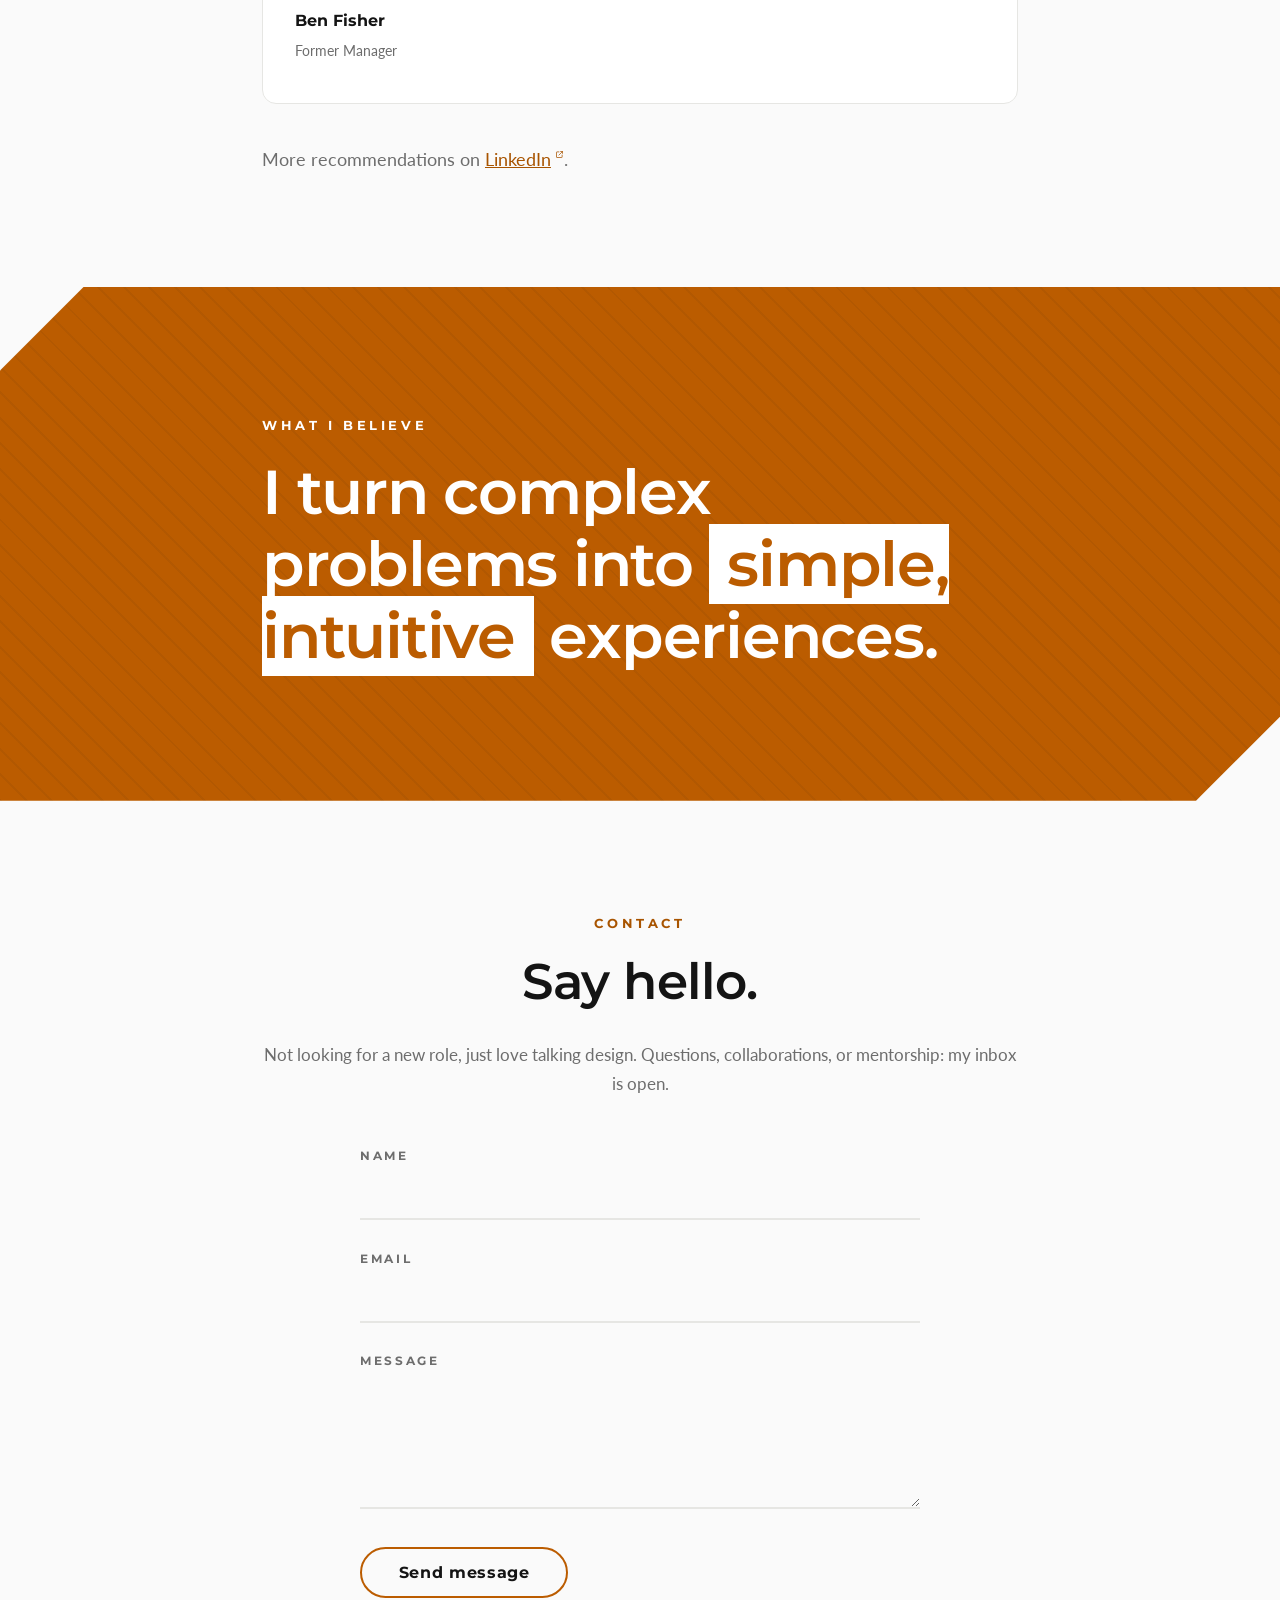
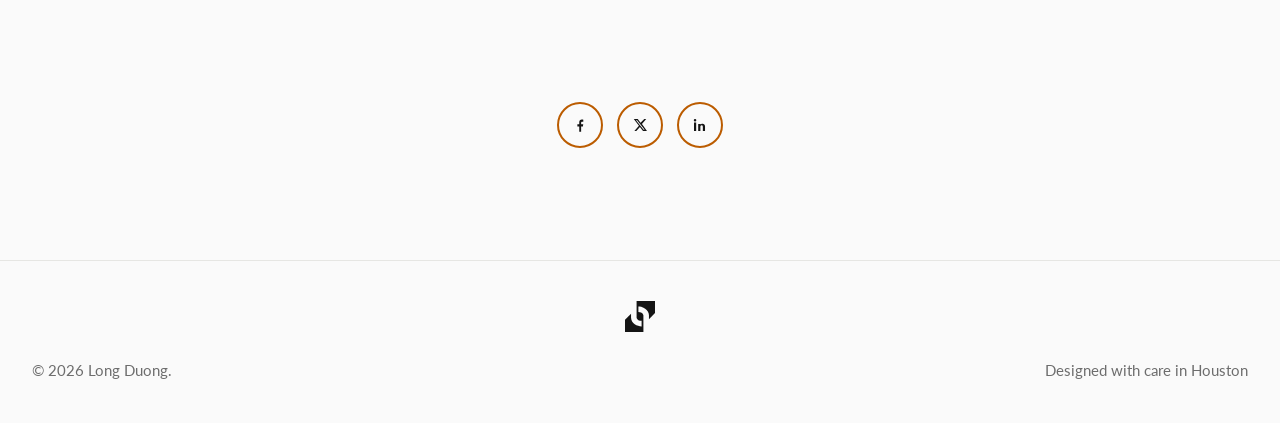
==== commit ab1a2a83: "Add Houston Deaf Network case study" ====
--- a/index.html
+++ b/index.html
@@ -443,6 +443,12 @@
           <p>Concept for connecting mentors and mentees based on shared interests, location, and availability.</p>
           <p class="work-tag-row"><span class="work-tag">Design exercise</span></p>
         </a>
+        <a class="work-card reveal" href="case-studies/hdn-website.html">
+          <span class="work-thumb"><img src="images/case-studies/hdn-old-hero-dark.jpg?v=1" alt="Houston Deaf Network rebuild preview" loading="lazy"></span>
+          <h3>Houston Deaf Network Website</h3>
+          <p>Rebuilding the community directory from a Framer site to a static site with a submission-to-publish pipeline, directed and built with AI assistance.</p>
+          <p class="work-tag-row"><span class="work-tag">Community directory</span></p>
+        </a>
       </div>
     </div>
   </section>
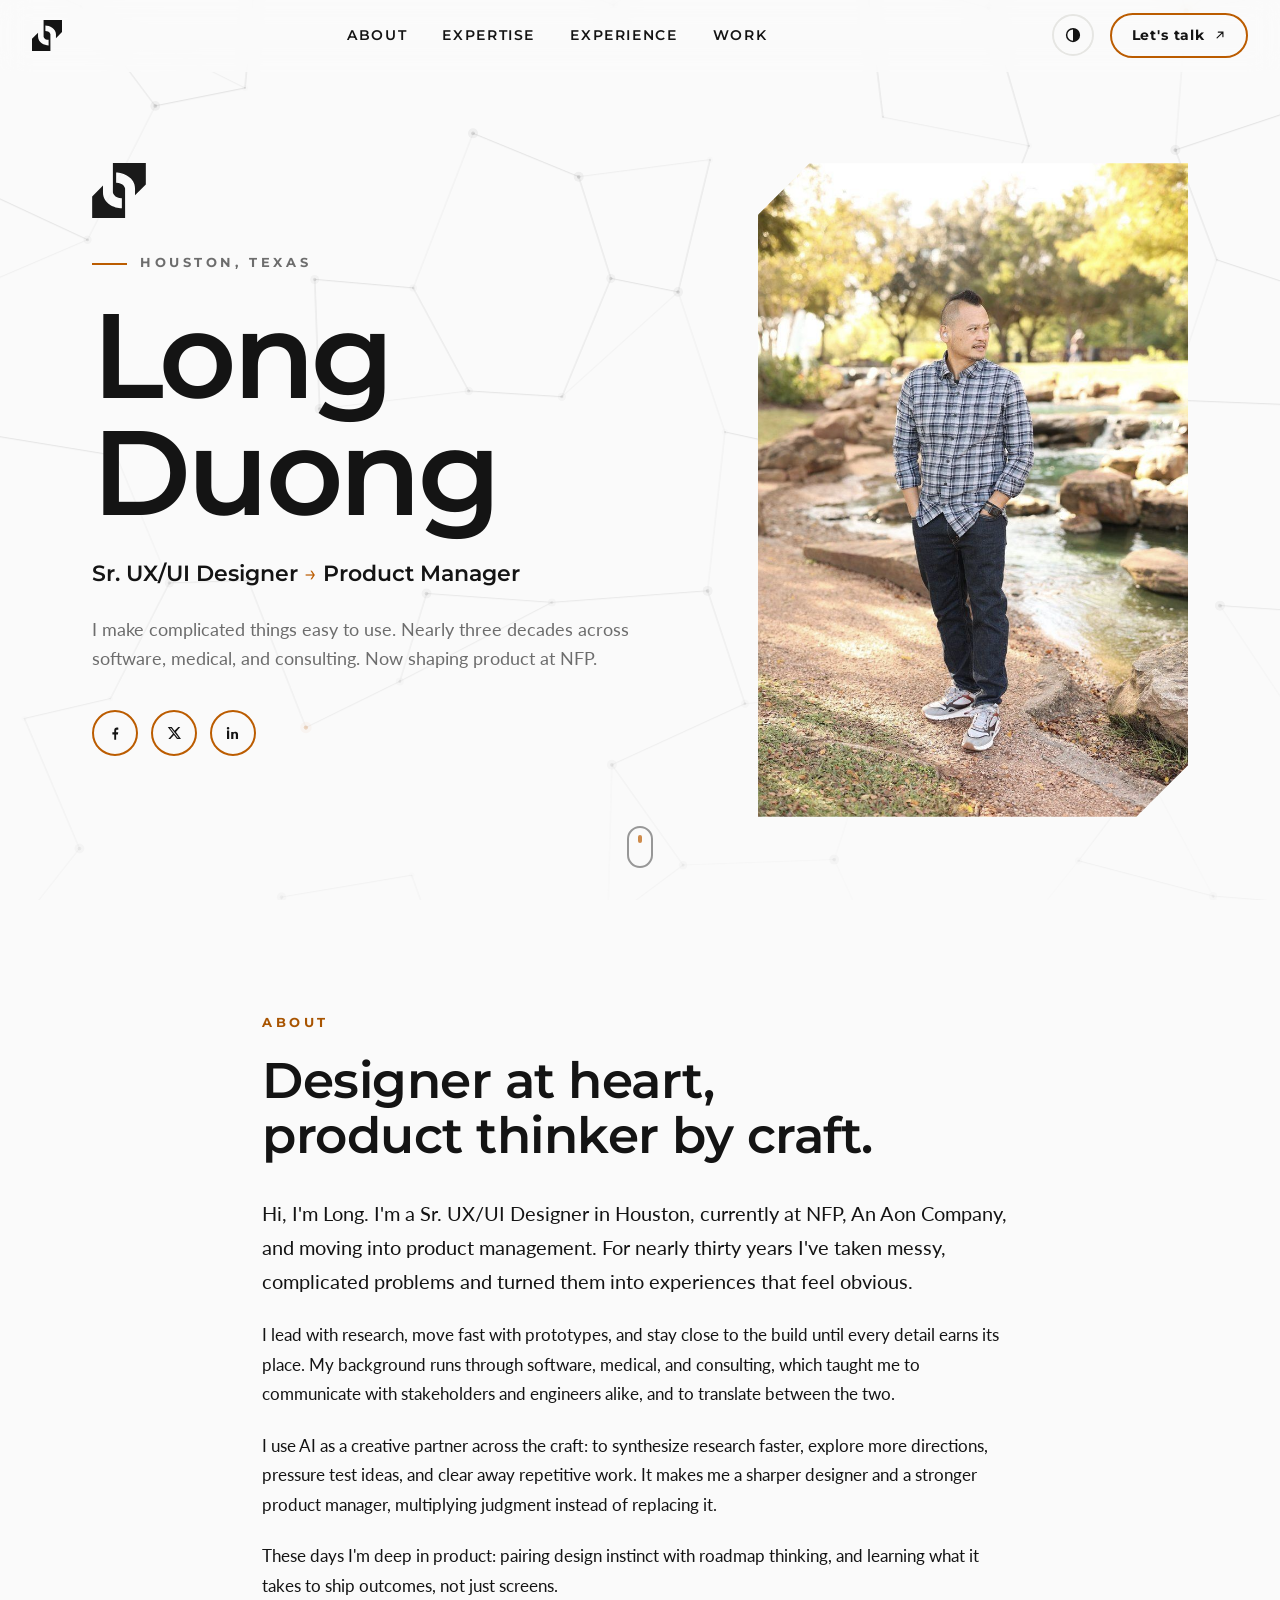
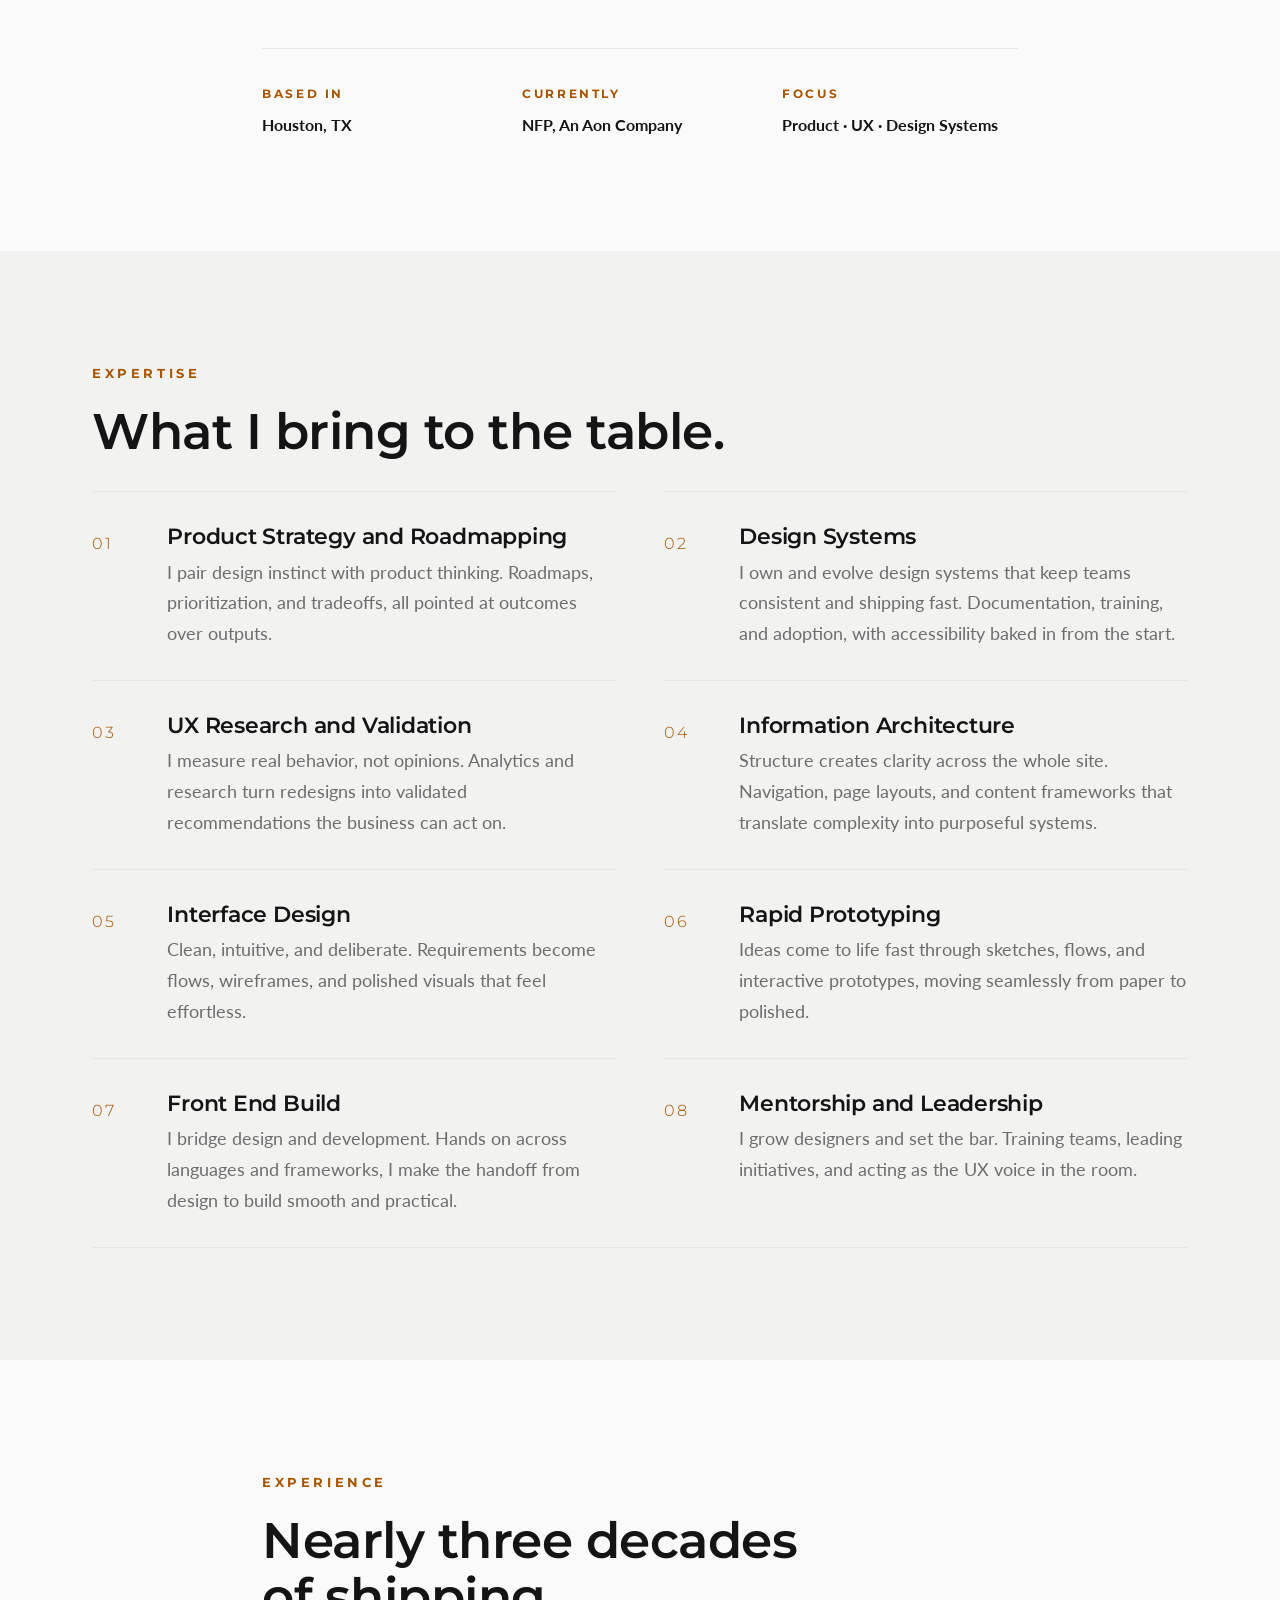
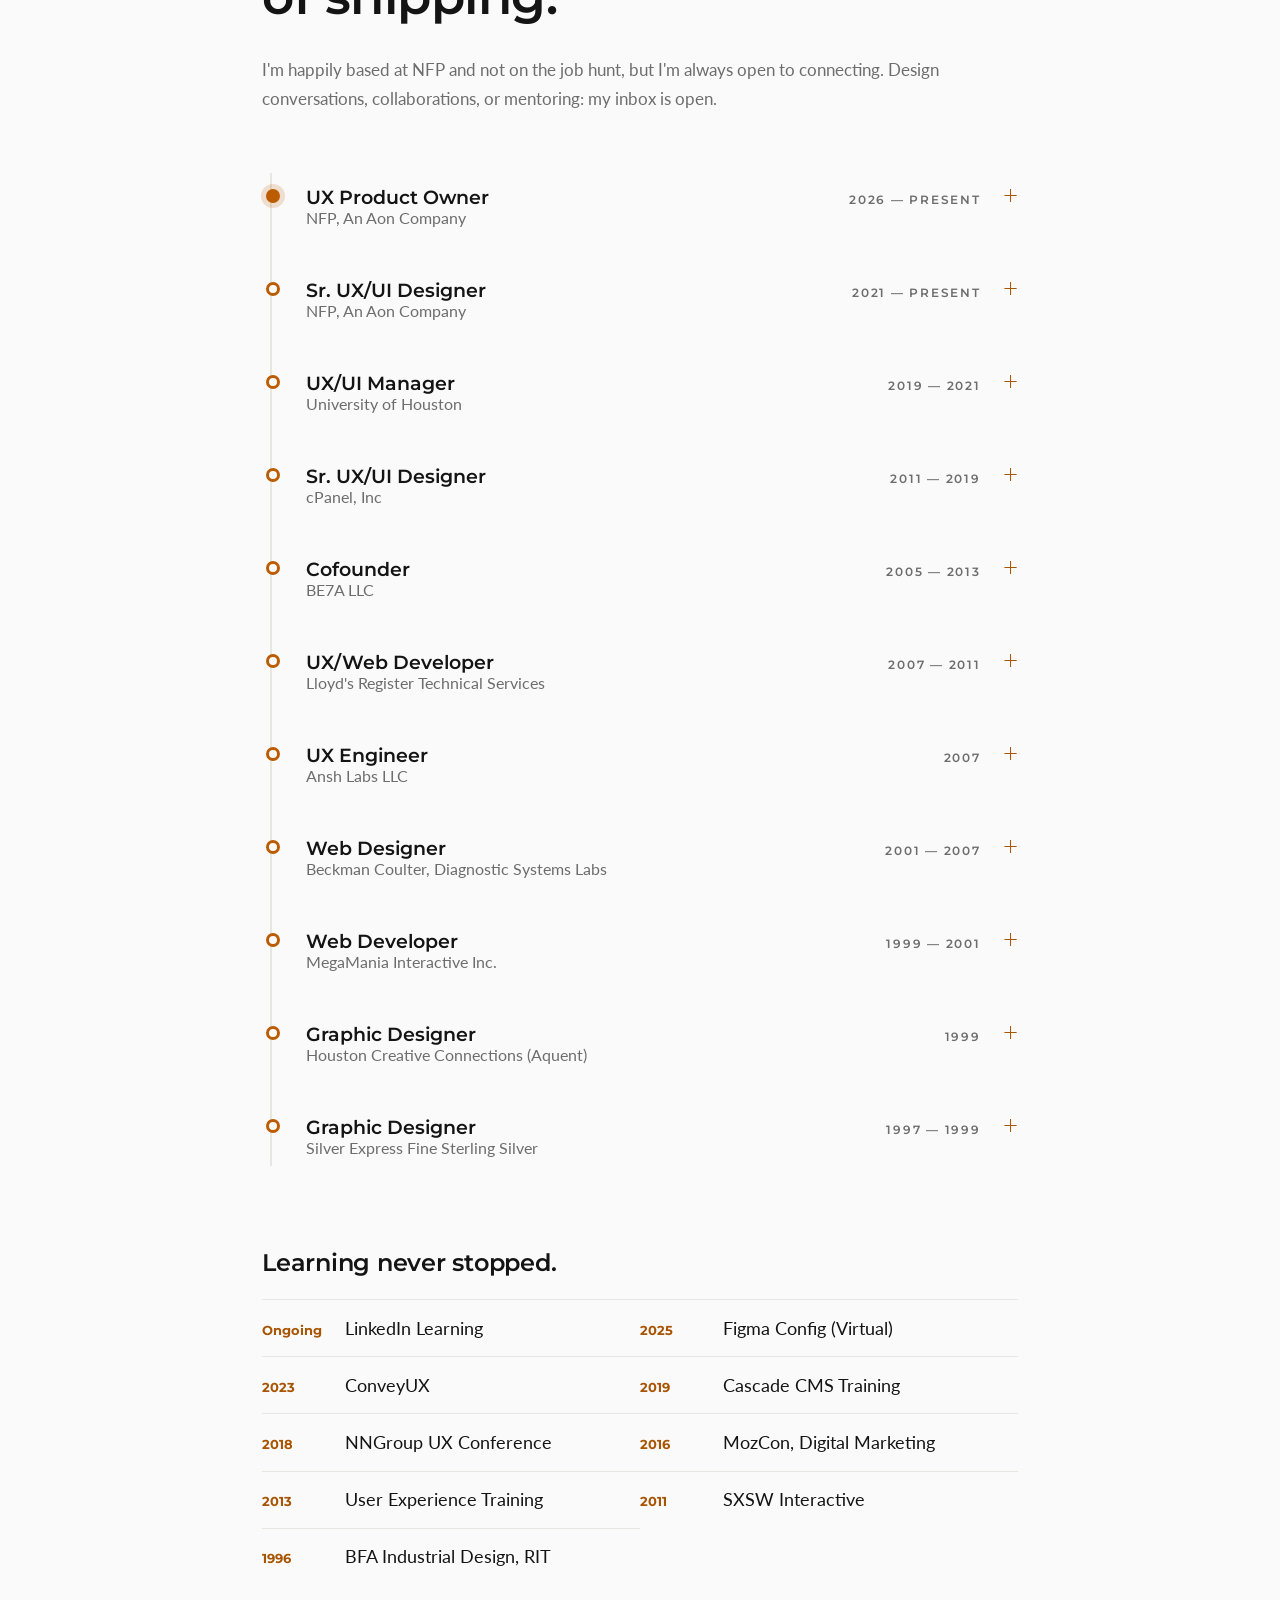
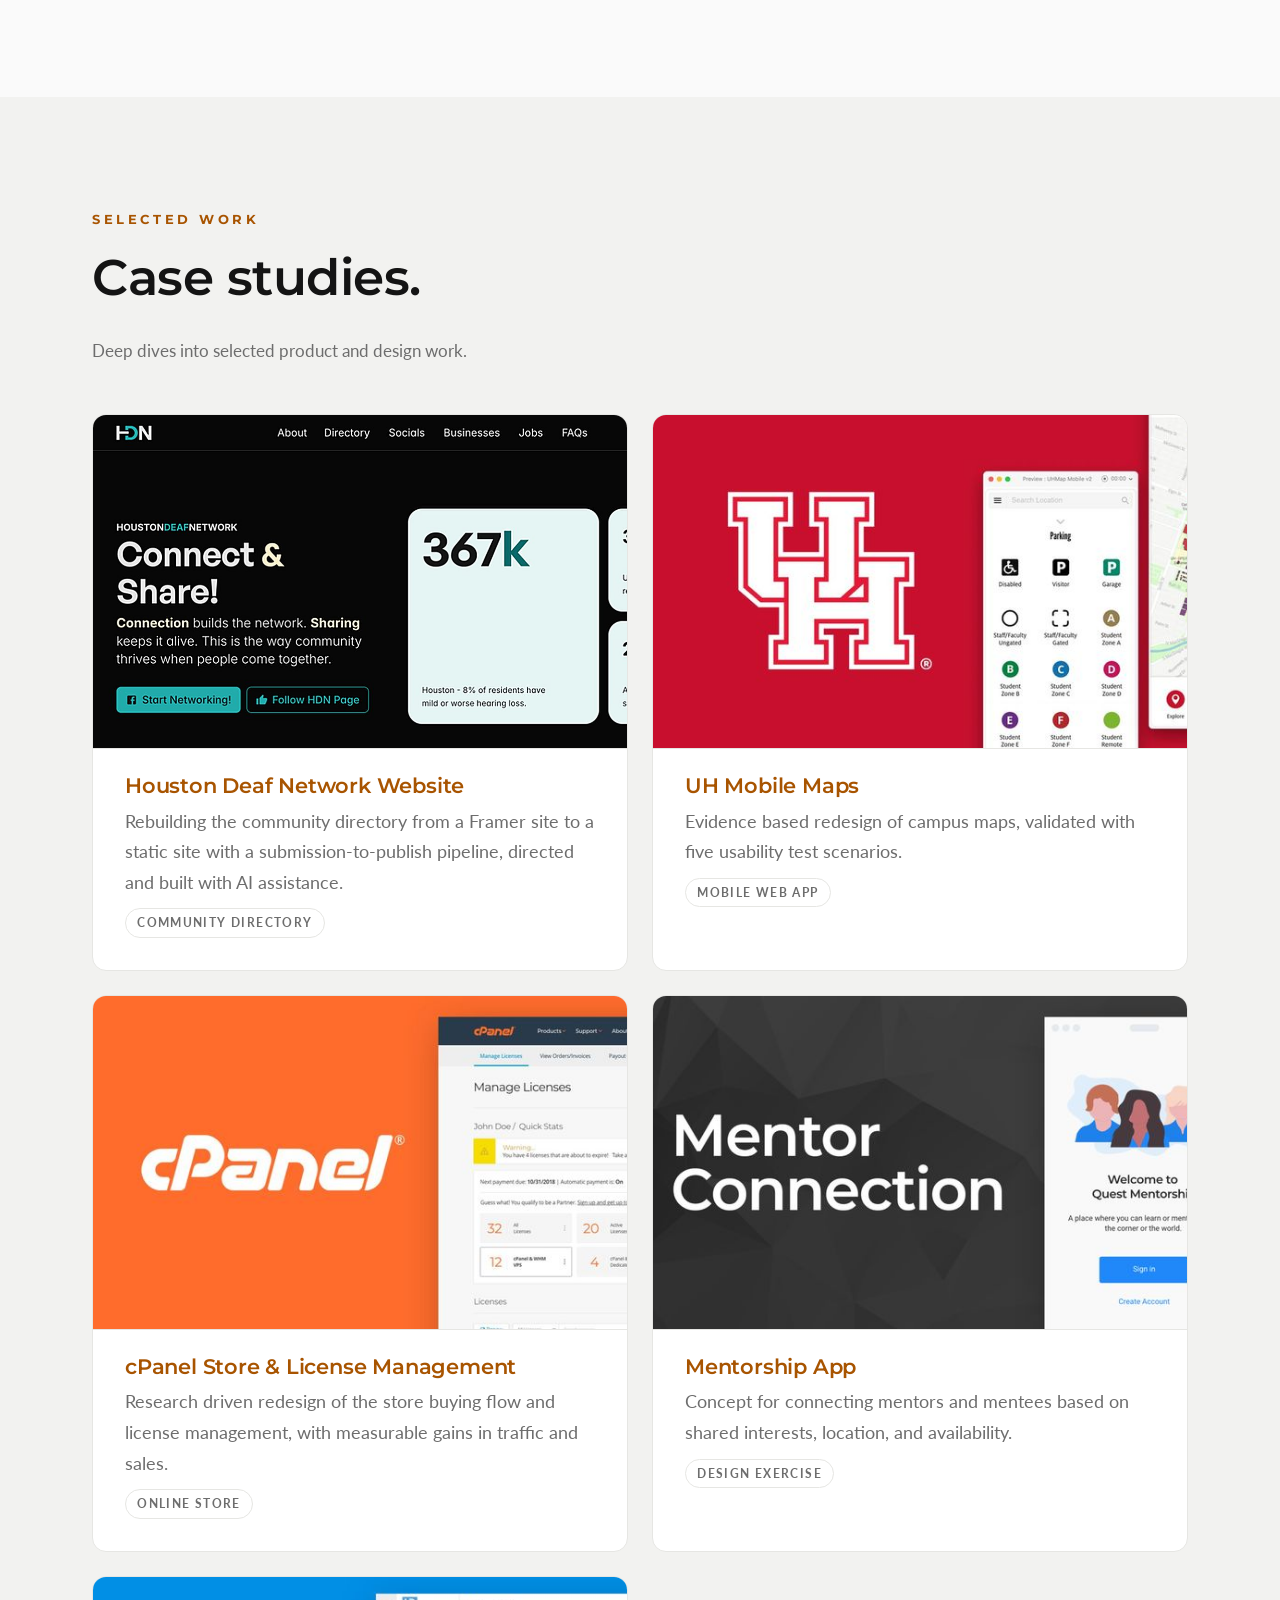
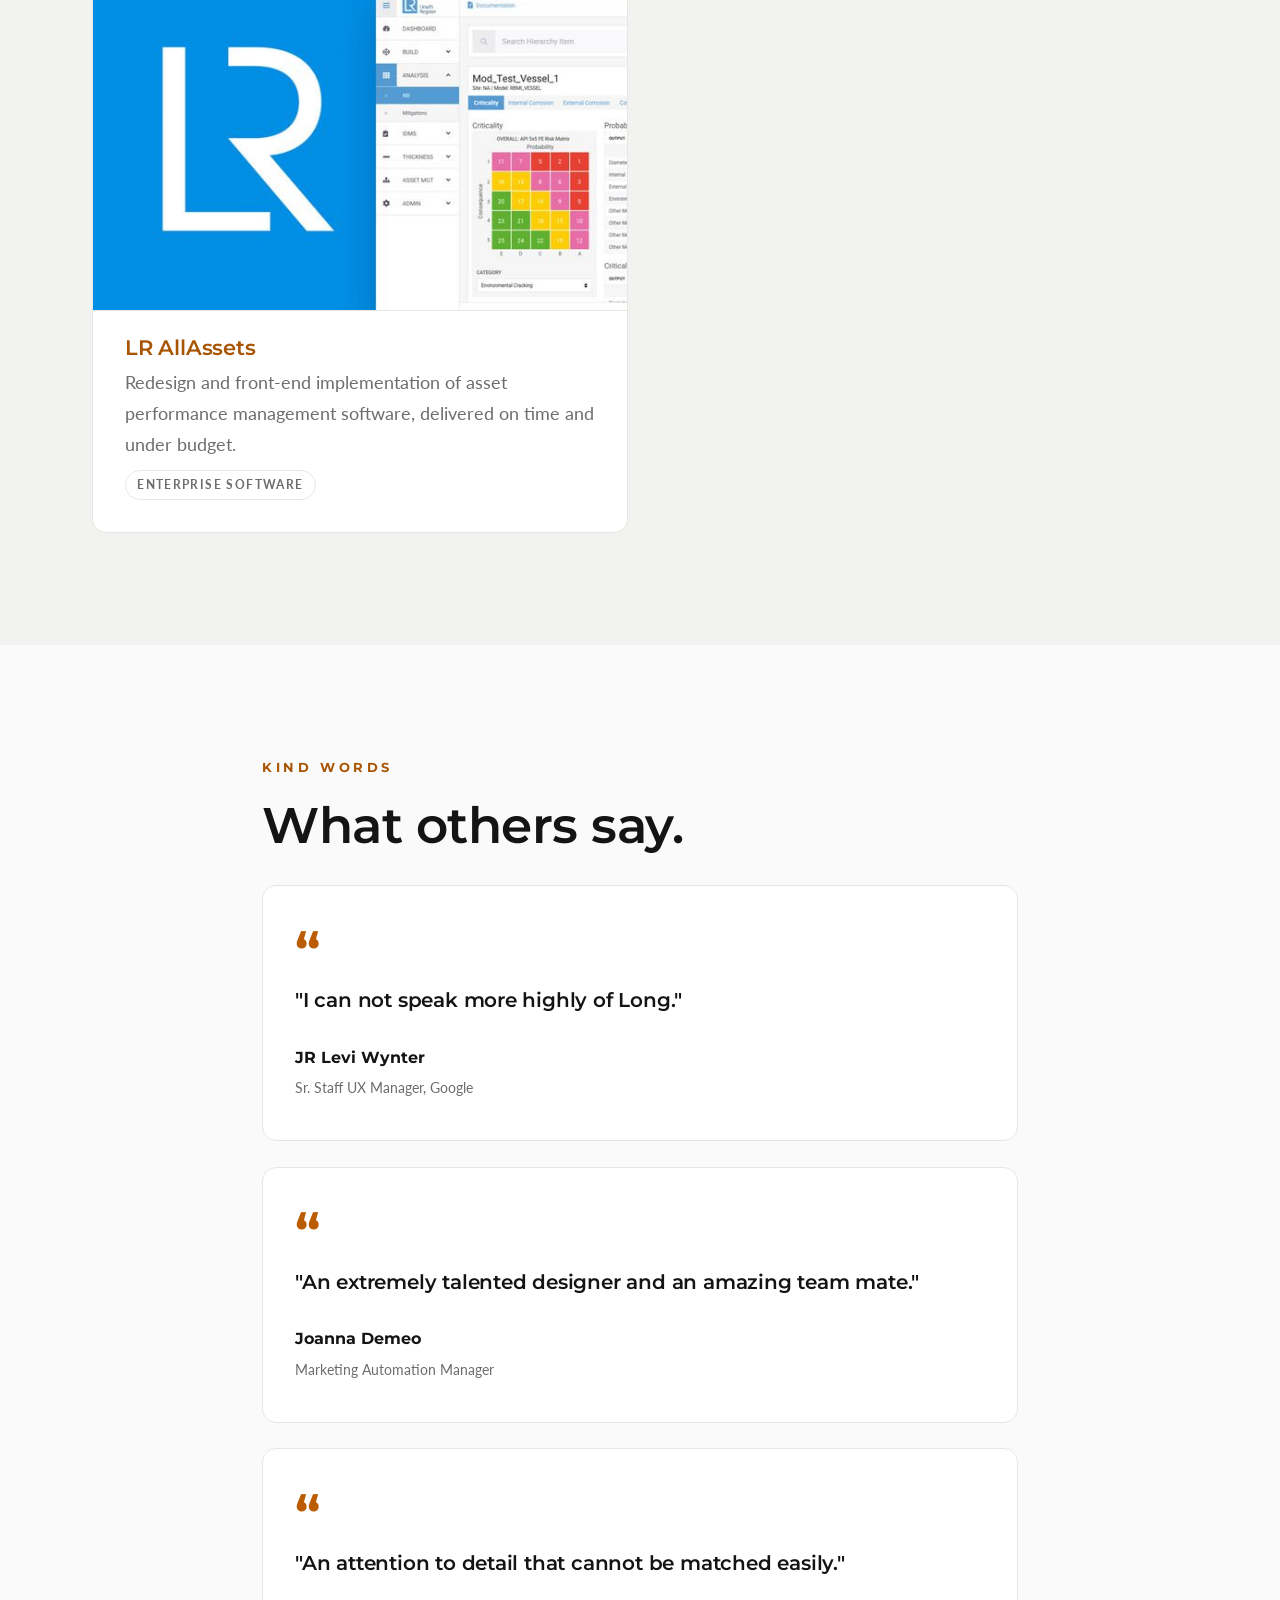
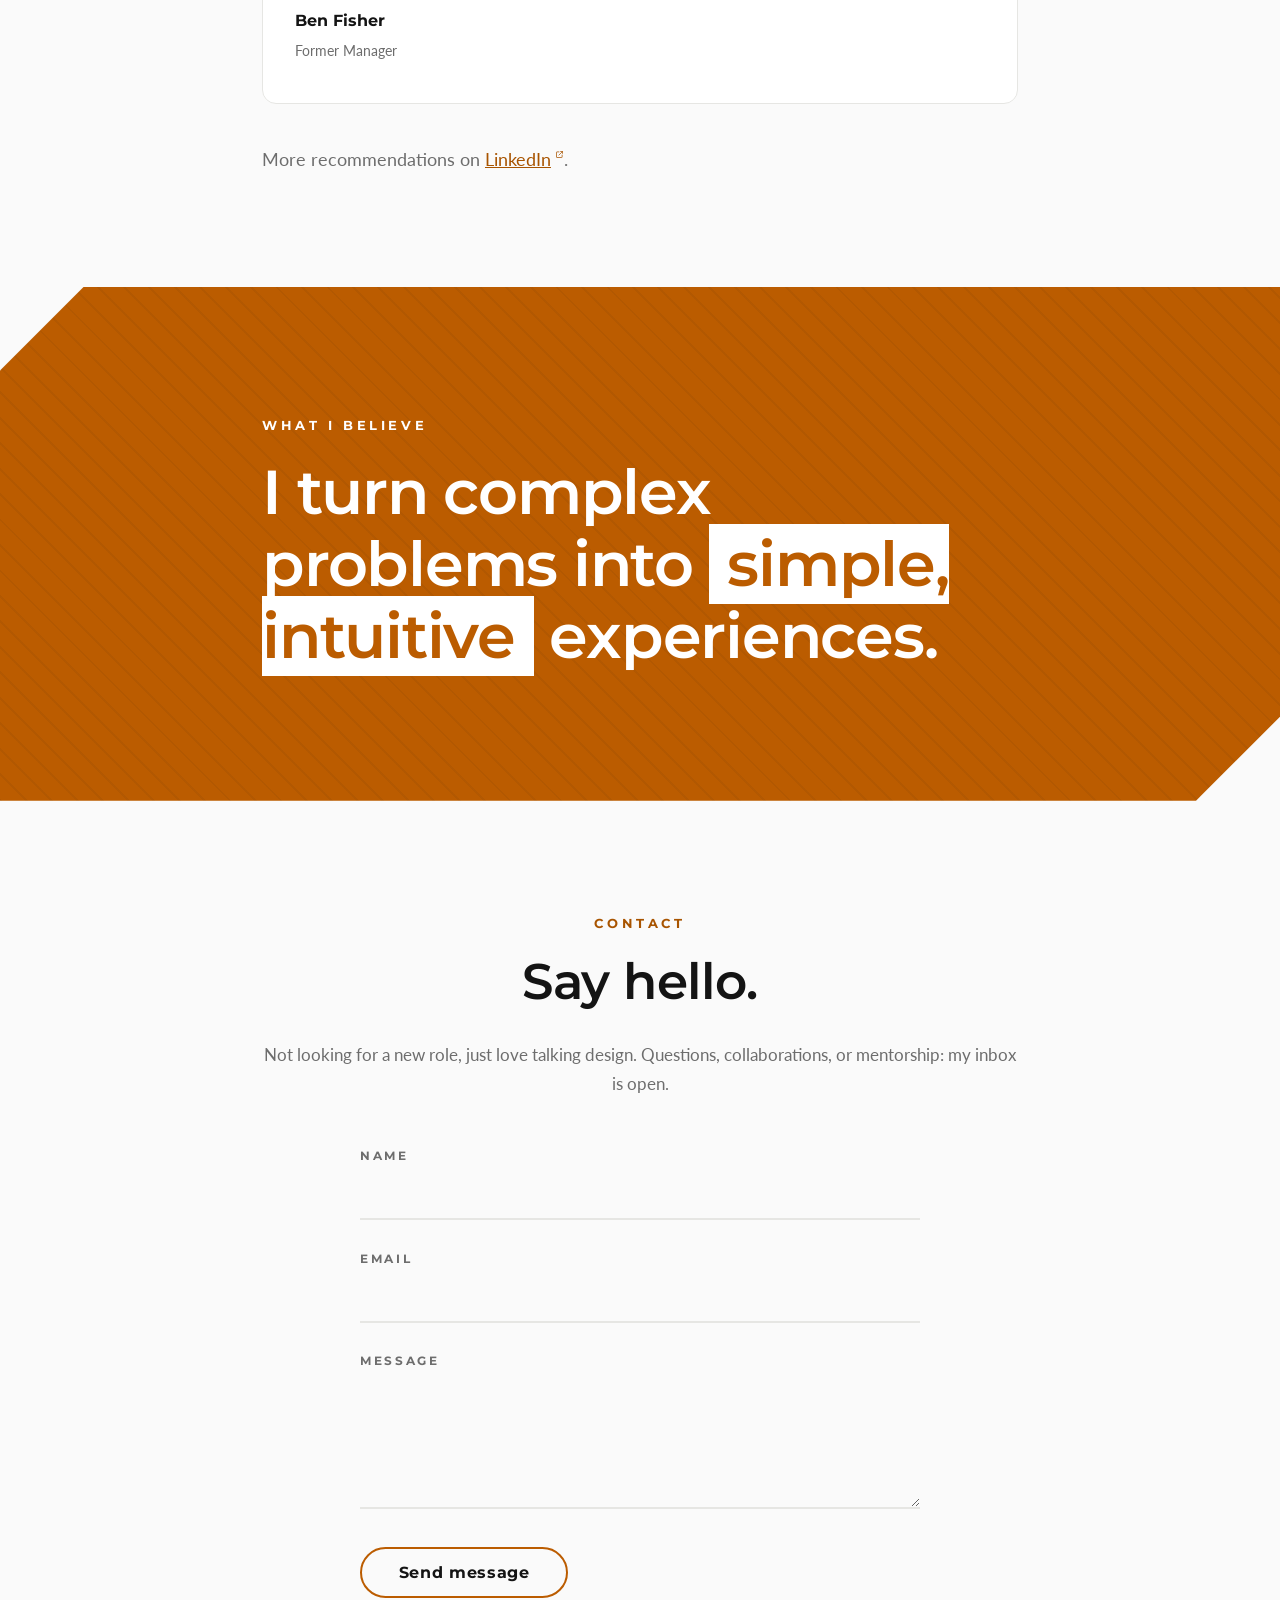
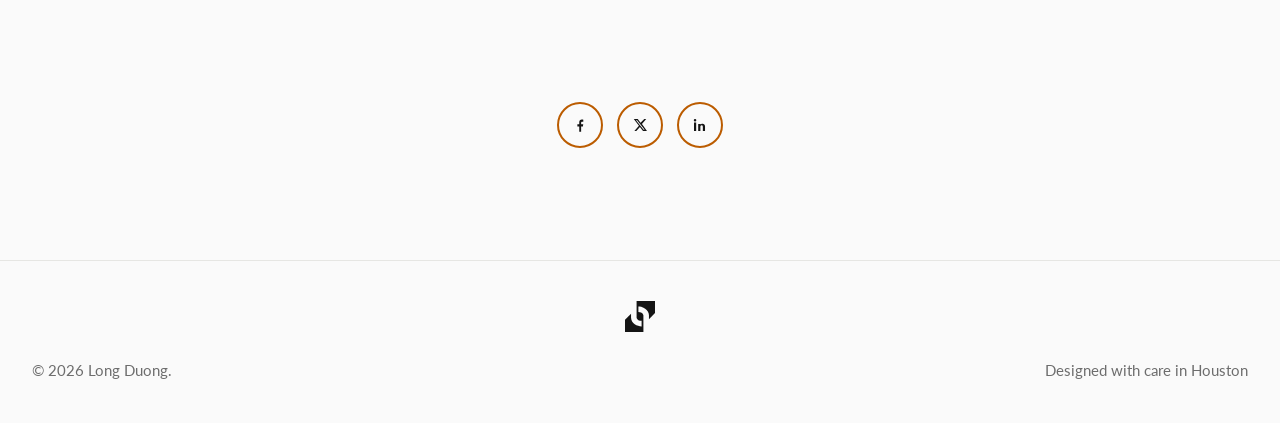
==== commit f94f862a: "Trailing-slash URLs: homepage, sitemap, design page + redirect stub" ====
--- a/index.html
+++ b/index.html
@@ -419,36 +419,40 @@
       <h2 class="reveal">Case studies.</h2>
       <p class="section-note reveal">Deep dives into selected product and design work.</p>
       <div class="work-grid">
-        <a class="work-card reveal" href="case-studies/cpanel-store.html">
+        <a class="work-card reveal" href="case-studies/hdn-website/">
+          <span class="work-thumb"><img src="images/case-studies/hdn-old-hero-dark.jpg?v=1" alt="Houston Deaf Network rebuild preview" loading="lazy"></span>
+          <h3>Houston Deaf Network Website</h3>
+          <p>Rebuilding the community directory from a Framer site to a static site with a submission-to-publish pipeline, directed and built with AI assistance.</p>
+          <p class="work-tag-row"><span class="work-tag">Community directory</span></p>
+        </a>
+        <a class="work-card reveal" href="case-studies/uh-mobile-maps/">
+          <span class="work-thumb"><img src="images/case-studies/uh-header.jpg?v=2" alt="UH Mobile Maps redesign preview" loading="lazy"></span>
+          <h3>UH Mobile Maps</h3>
+          <p>Evidence based redesign of campus maps, validated with five usability test scenarios.</p>
+          <p class="work-tag-row"><span class="work-tag">Mobile web app</span></p>
+        </a>
+        <a class="work-card reveal" href="case-studies/cpanel-store/">
           <span class="work-thumb"><img src="images/case-studies/cpanel-header.jpg?v=2" alt="cPanel Store redesign preview" loading="lazy"></span>
           <h3>cPanel Store &amp; License Management</h3>
           <p>Research driven redesign of the store buying flow and license management, with measurable gains in traffic and sales.</p>
           <p class="work-tag-row"><span class="work-tag">Online store</span></p>
         </a>
-        <a class="work-card reveal" href="case-studies/uh-mobile-maps.html">
-          <span class="work-thumb"><img src="images/case-studies/uh-header.jpg?v=2" alt="UH Mobile Maps redesign preview" loading="lazy"></span>
-          <h3>UH Mobile Maps</h3>
-          <p>Evidence based redesign of campus maps, validated with five usability test scenarios.</p>
-          <p class="work-tag-row"><span class="work-tag">Mobile web app</span></p>
-        </a>
-        <a class="work-card reveal" href="case-studies/lr-allassets.html">
+        <a class="work-card reveal" href="case-studies/mentorship-app/">
+          <span class="work-thumb"><img src="images/case-studies/mentor-header.jpg?v=2" alt="Mentorship App concept preview" loading="lazy"></span>
+          <h3>Mentorship App</h3>
+          <p>Concept for connecting mentors and mentees based on shared interests, location, and availability.</p>
+          <p class="work-tag-row"><span class="work-tag">Design exercise</span></p>
+        </a>
+        <a class="work-card reveal" href="case-studies/lr-allassets/">
           <span class="work-thumb"><img src="images/case-studies/lr-cover.jpg?v=2" alt="LR AllAssets redesign preview" loading="lazy"></span>
           <h3>LR AllAssets</h3>
           <p>Redesign and front-end implementation of asset performance management software, delivered on time and under budget.</p>
           <p class="work-tag-row"><span class="work-tag">Enterprise software</span></p>
         </a>
-        <a class="work-card reveal" href="case-studies/mentorship-app.html">
-          <span class="work-thumb"><img src="images/case-studies/mentor-header.jpg?v=2" alt="Mentorship App concept preview" loading="lazy"></span>
-          <h3>Mentorship App</h3>
-          <p>Concept for connecting mentors and mentees based on shared interests, location, and availability.</p>
-          <p class="work-tag-row"><span class="work-tag">Design exercise</span></p>
-        </a>
-        <a class="work-card reveal" href="case-studies/hdn-website.html">
-          <span class="work-thumb"><img src="images/case-studies/hdn-old-hero-dark.jpg?v=1" alt="Houston Deaf Network rebuild preview" loading="lazy"></span>
-          <h3>Houston Deaf Network Website</h3>
-          <p>Rebuilding the community directory from a Framer site to a static site with a submission-to-publish pipeline, directed and built with AI assistance.</p>
-          <p class="work-tag-row"><span class="work-tag">Community directory</span></p>
-        </a>
+        
+        
+        
+        
       </div>
     </div>
   </section>
@@ -538,7 +542,7 @@
     </a>
     <div class="foot-row">
       <p>© <span id="year">2026</span> Long Duong.</p>
-      <p><a class="foot-design" href="design.html">Designed with care in Houston</a></p>
+      <p><a class="foot-design" href="design/">Designed with care in Houston</a></p>
     </div>
   </div>
 </footer>
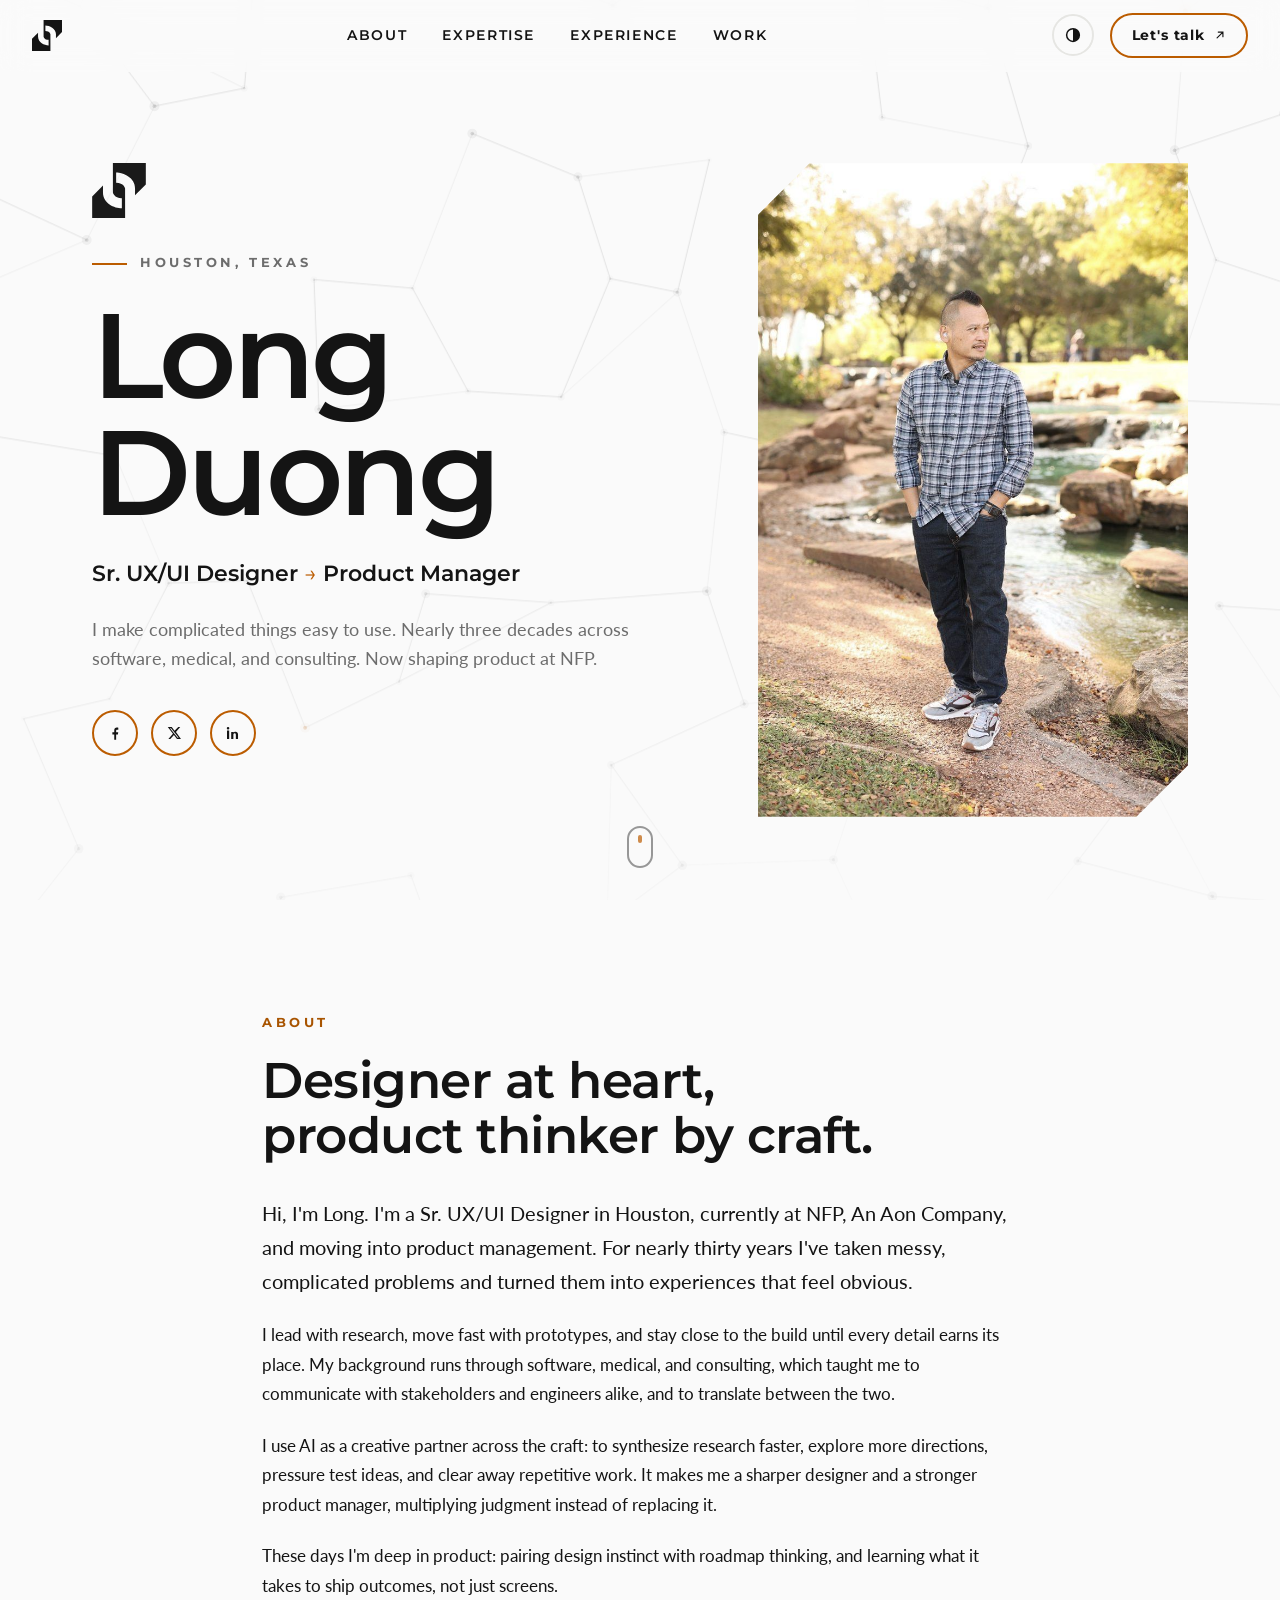
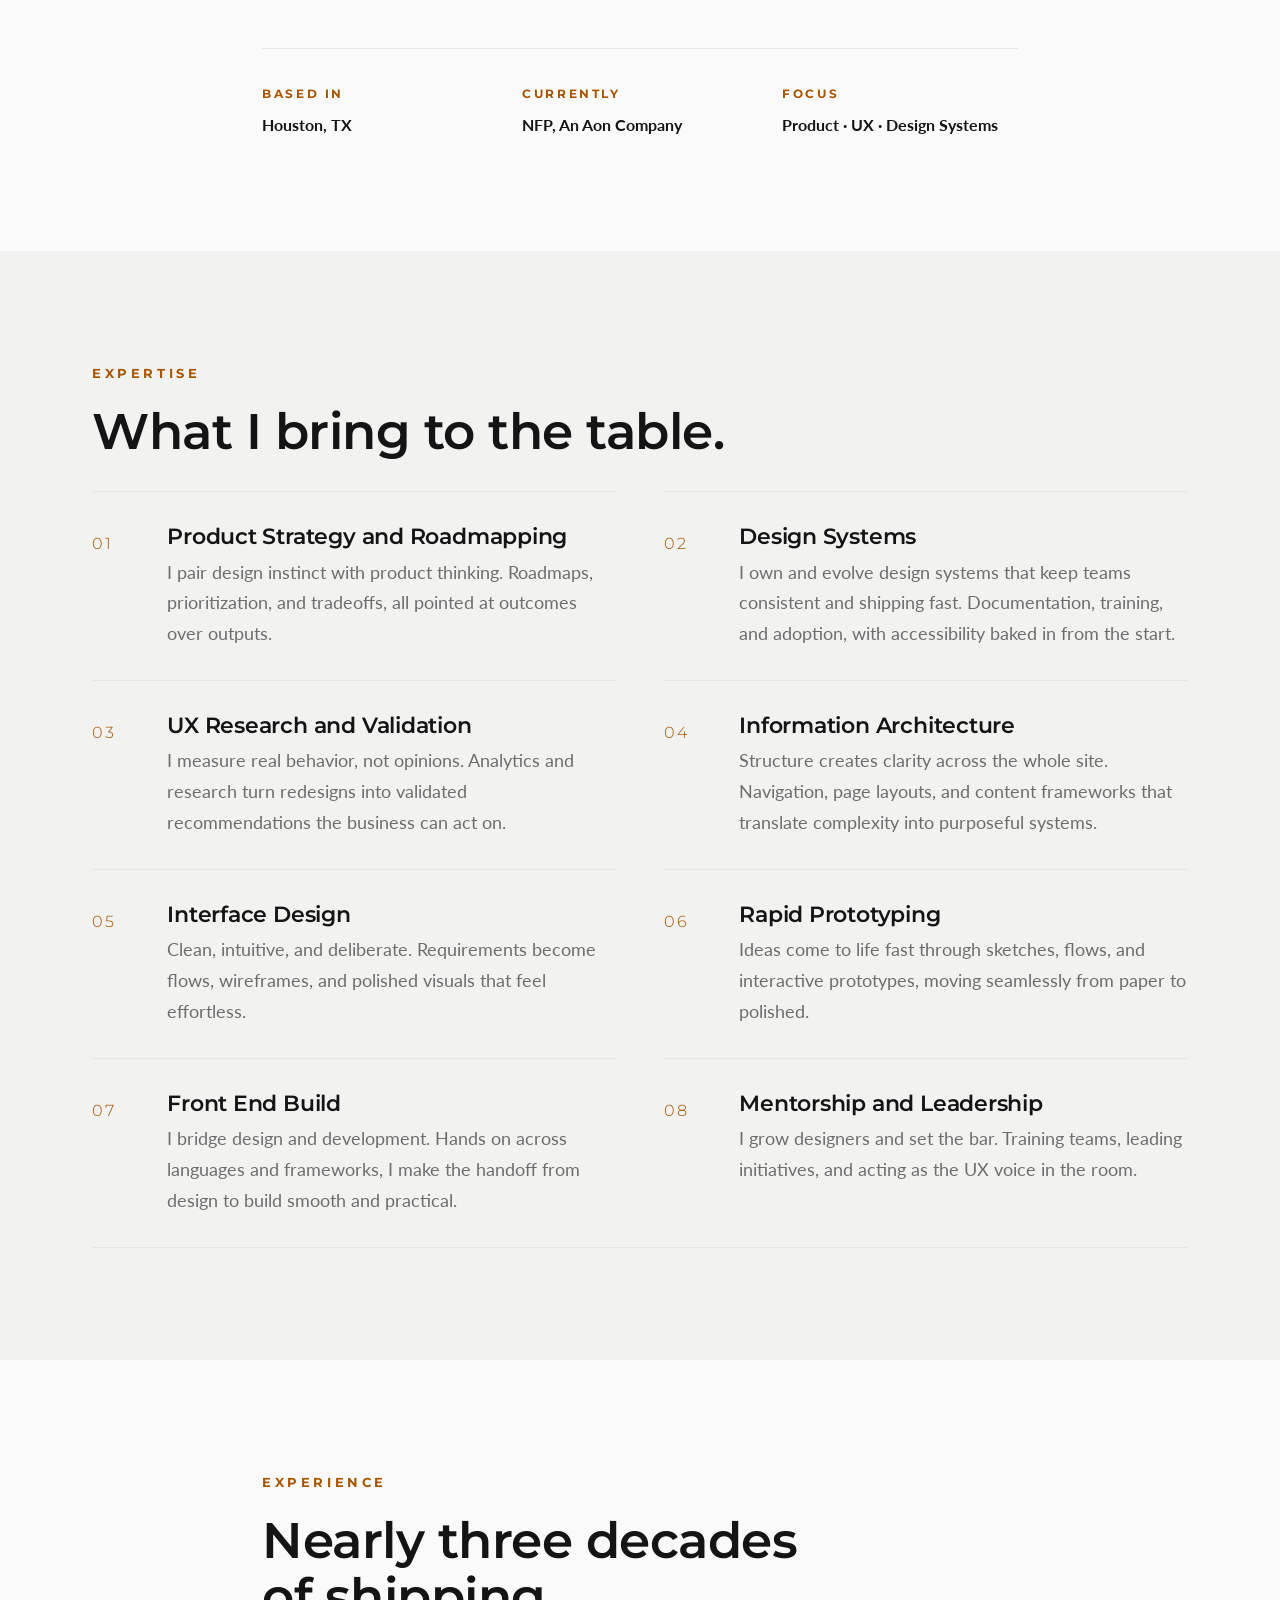
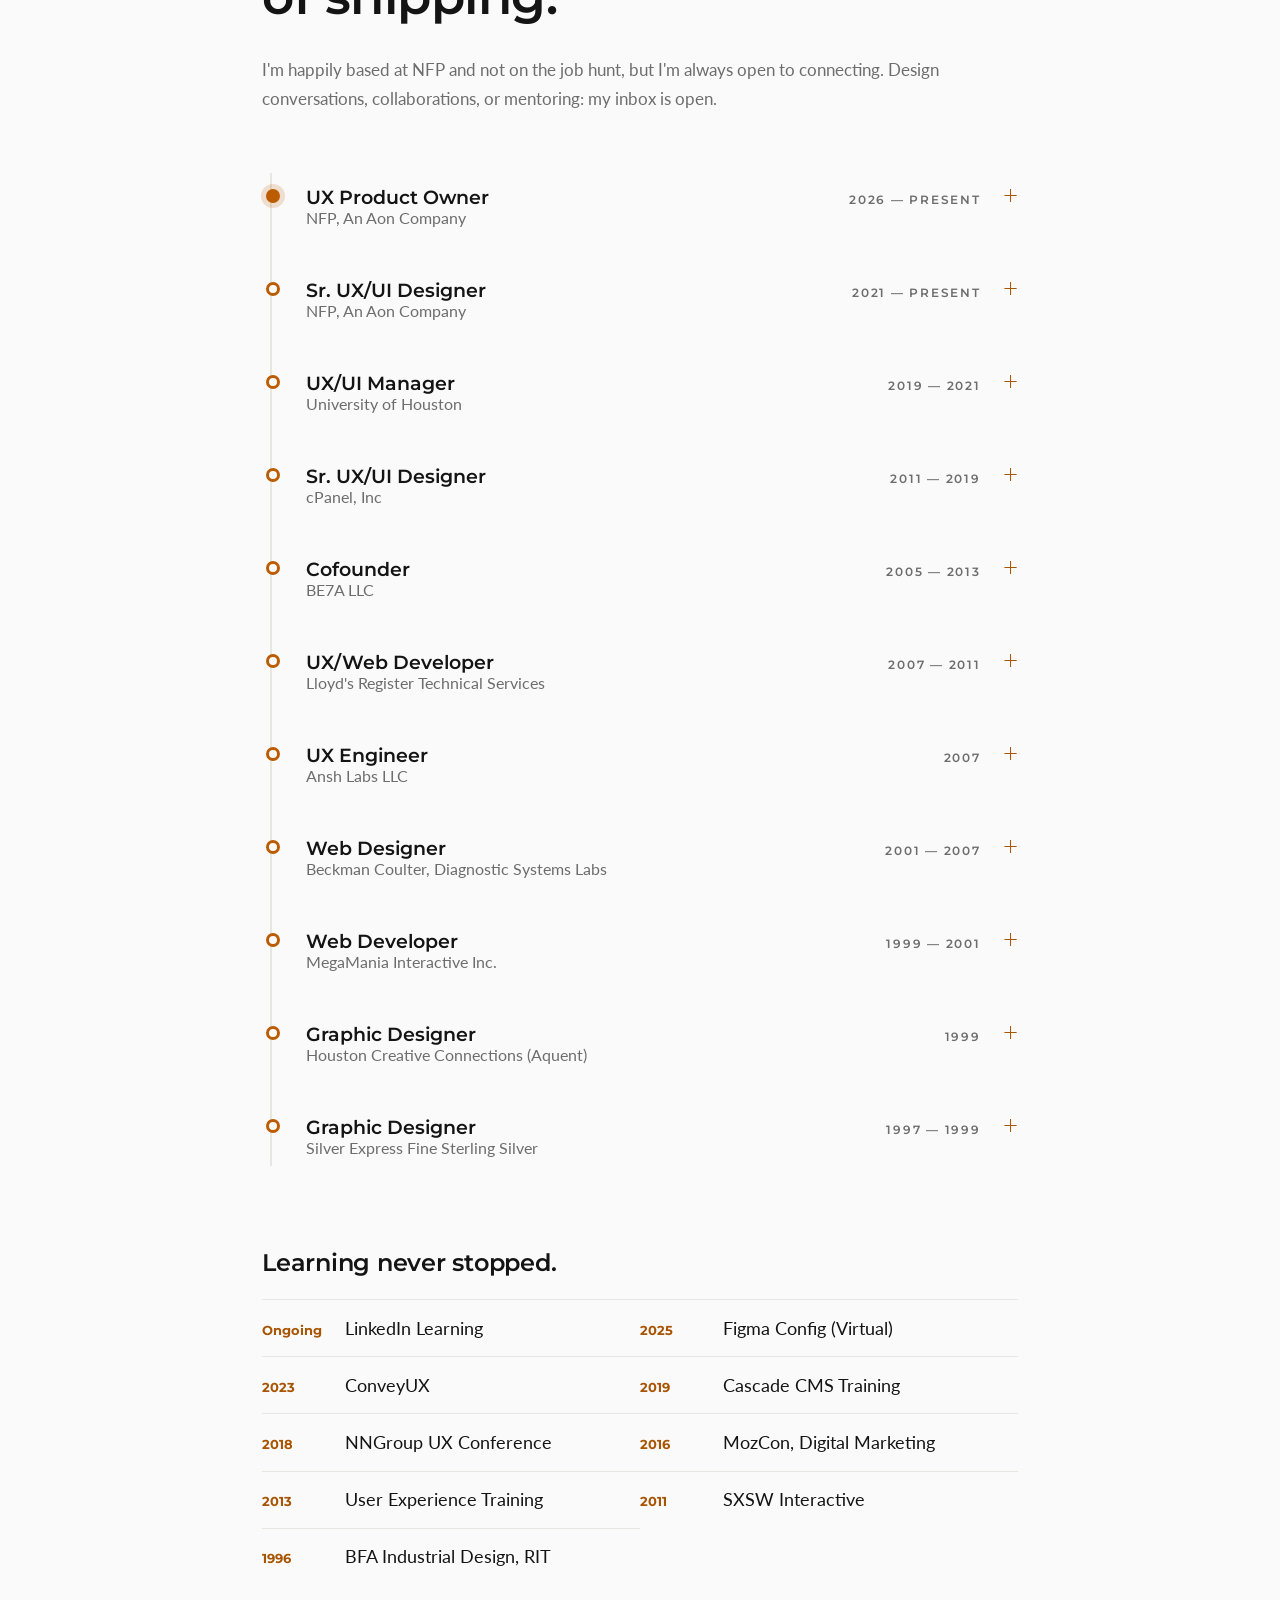
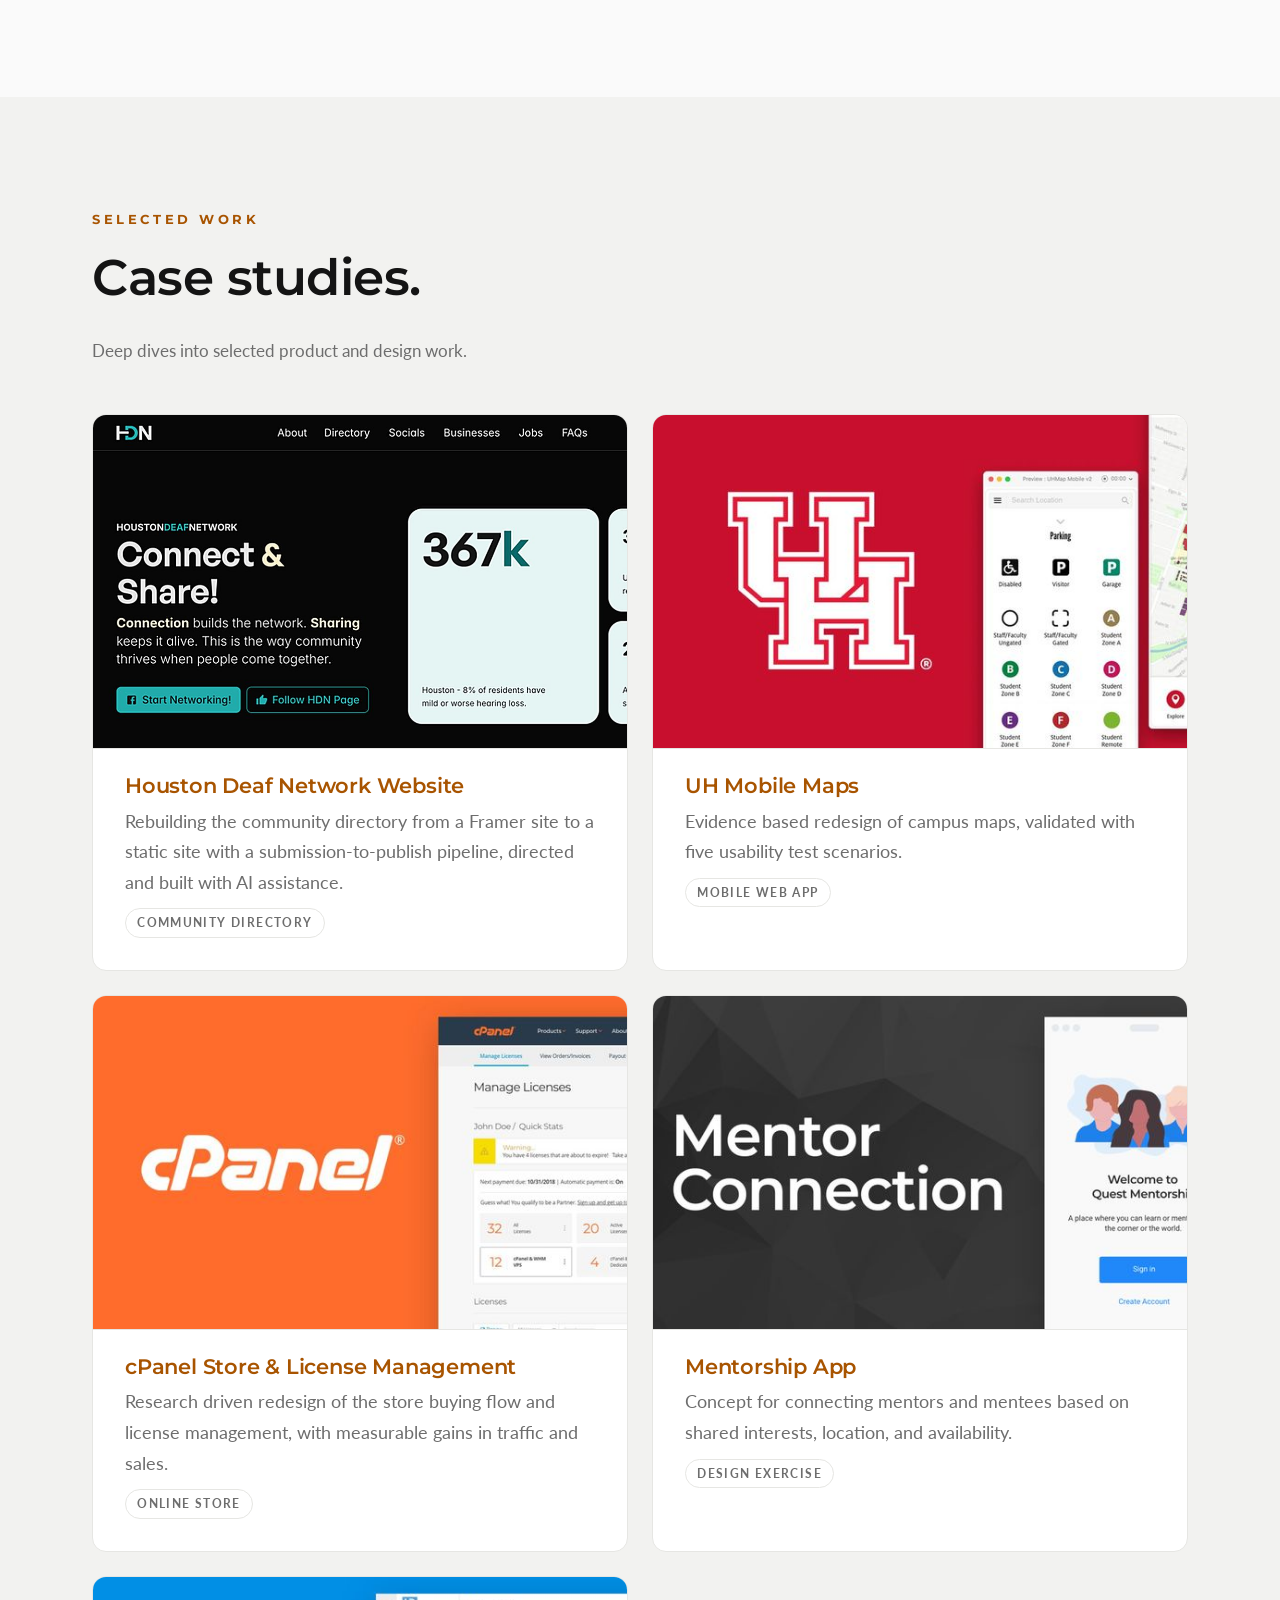
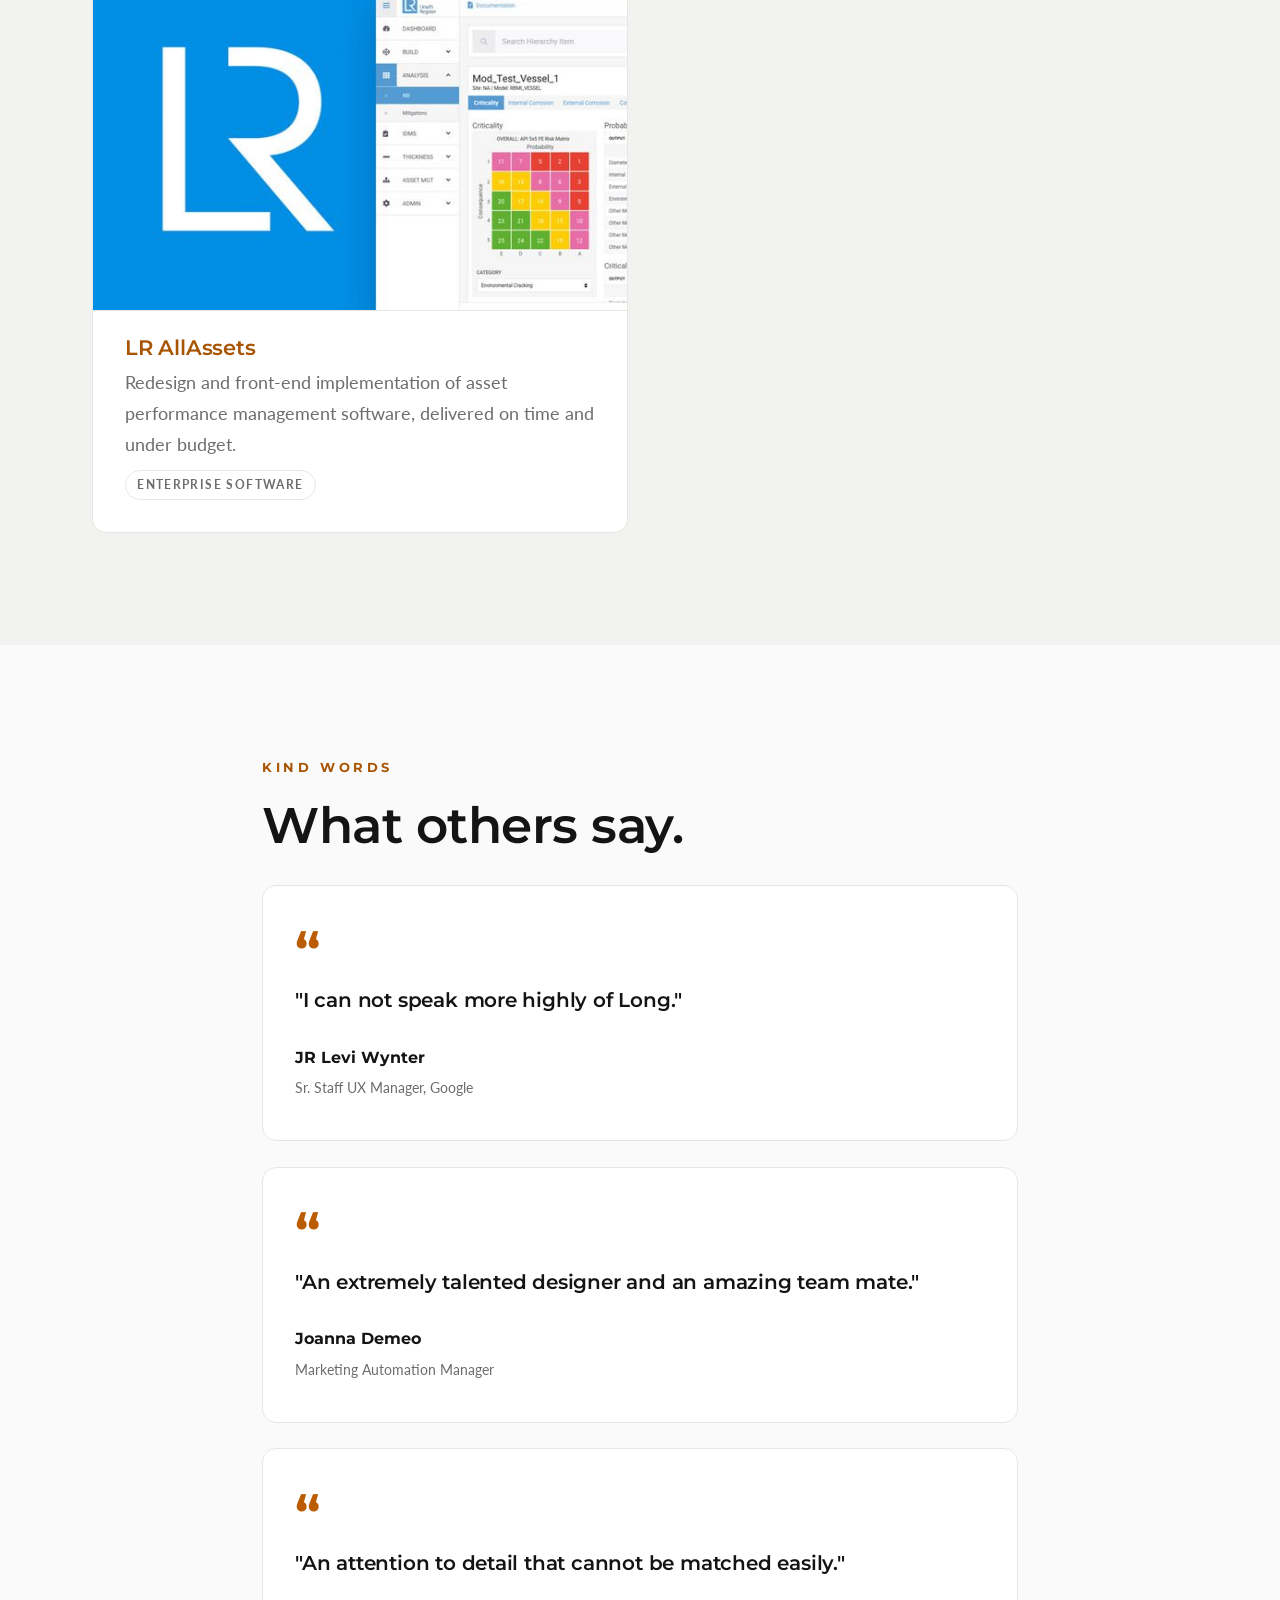
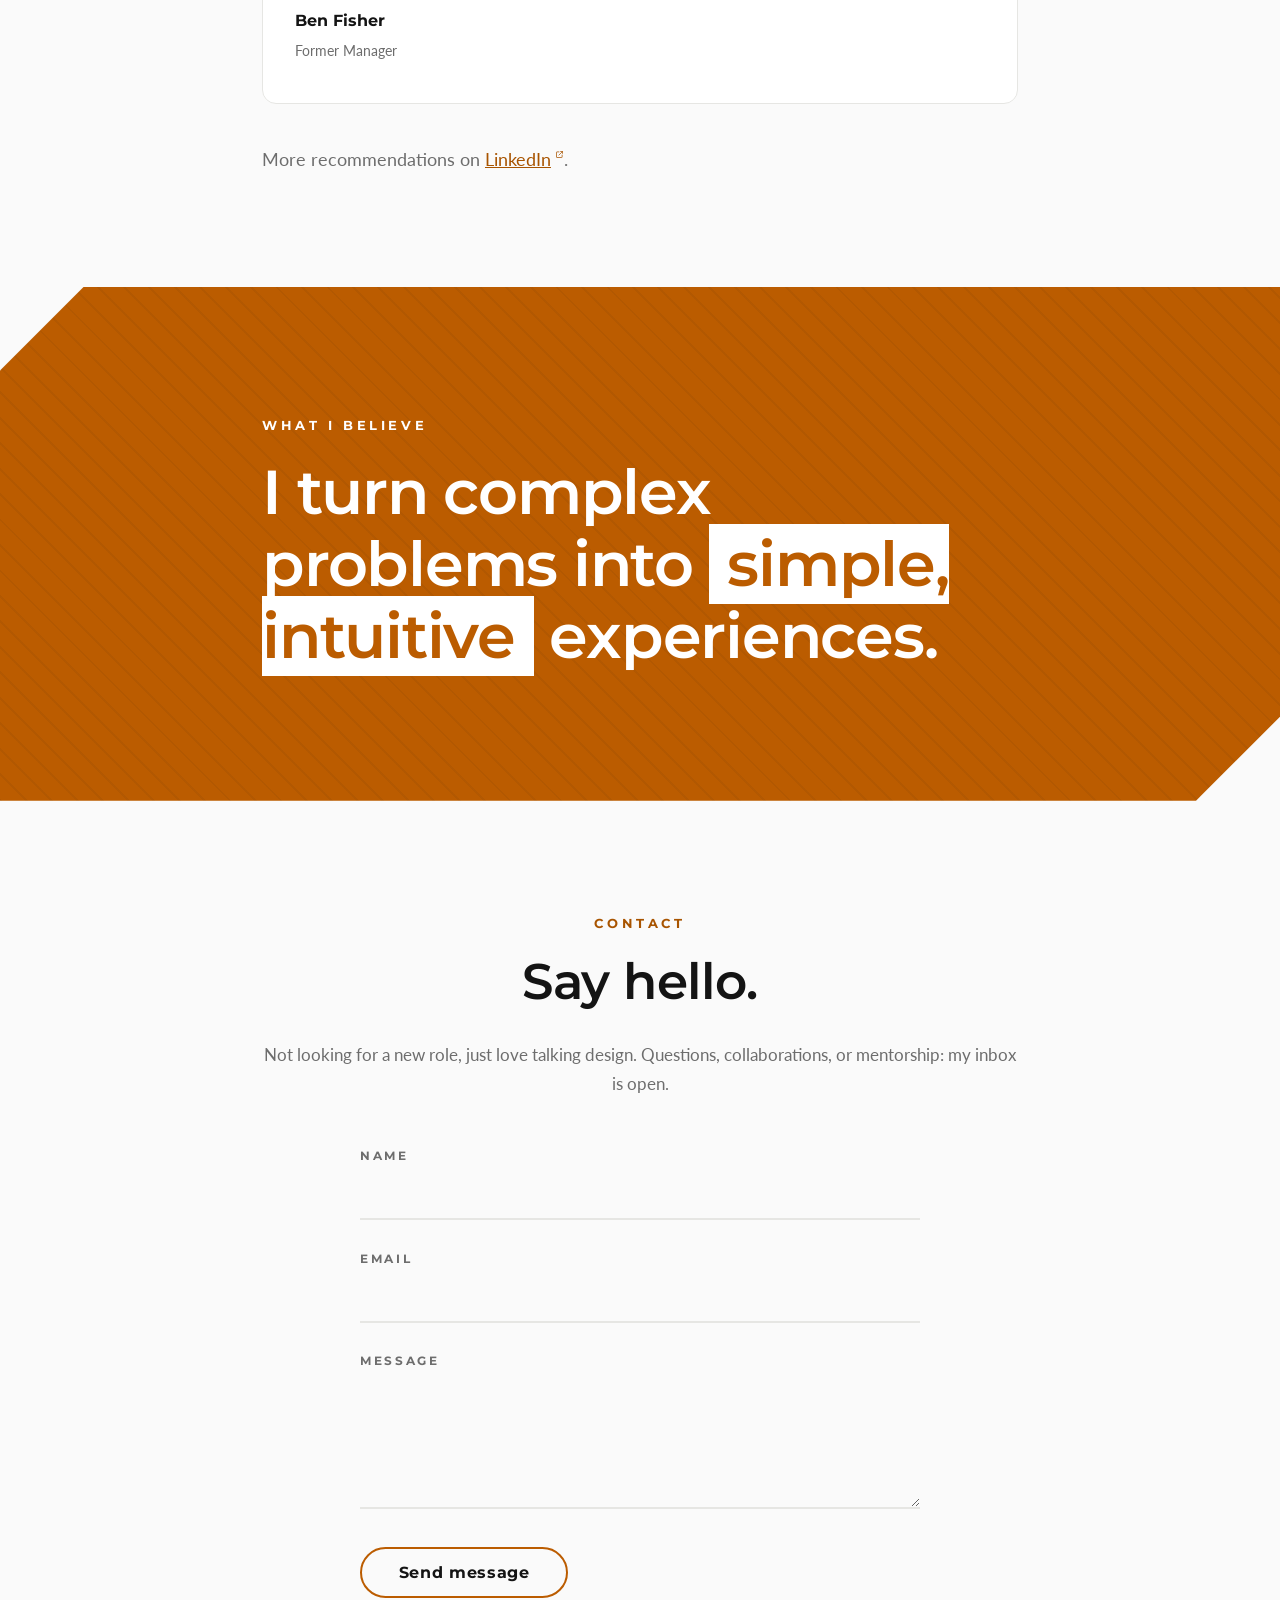
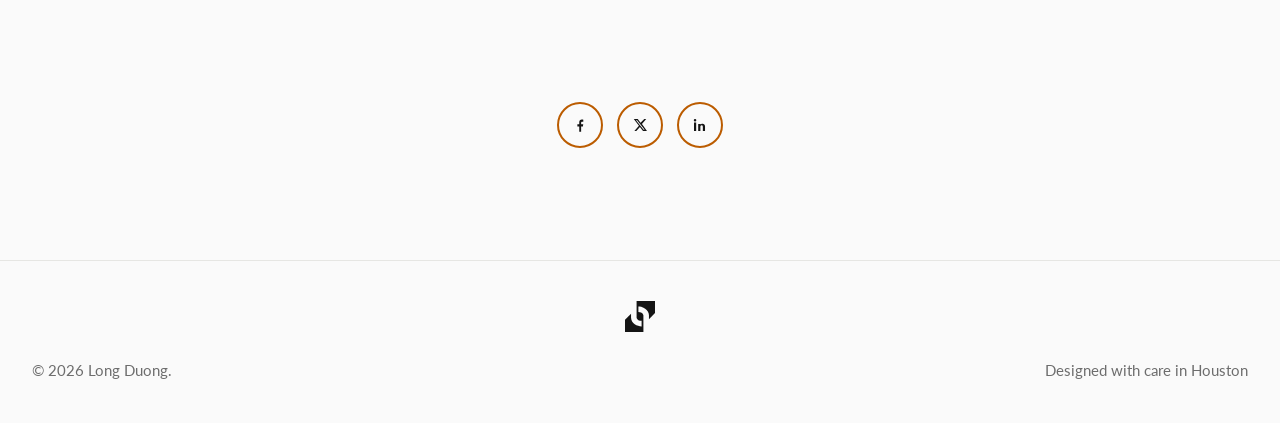
==== commit d783b201: "Brand link color: case-body links use accent (CSS v57)" ====
--- a/index.html
+++ b/index.html
@@ -70,7 +70,7 @@
     y=l.getElementsByTagName(r)[0];y.parentNode.insertBefore(t,y);
   })(window, document, "clarity", "script", "u0vo263eke");
 </script>
-<link rel="stylesheet" href="styles.css?v=56">
+<link rel="stylesheet" href="styles.css?v=57">
 </head>
 <body>
 <canvas id="bgCanvas" aria-hidden="true"></canvas>
--- a/styles.css
+++ b/styles.css
@@ -358,6 +358,8 @@
 .case-body p { margin-bottom: 1.2rem; }
 .case-body ul { margin: 0 0 1.2rem 1.4rem; }
 .case-body li { margin-bottom: 0.5rem; }
+.case-body p a { color: var(--accent-deep); }
+.case-body p a:hover { text-decoration: underline; }
 .case-figure { margin: 2.2rem 0 2.8rem; }
 .case-figure img { width: 100%; height: auto; display: block; border: 1px solid var(--line); border-radius: 14px; }
 .case-figure figcaption { color: var(--muted); font-size: 0.92rem; margin-top: 0.7rem; text-align: center; }
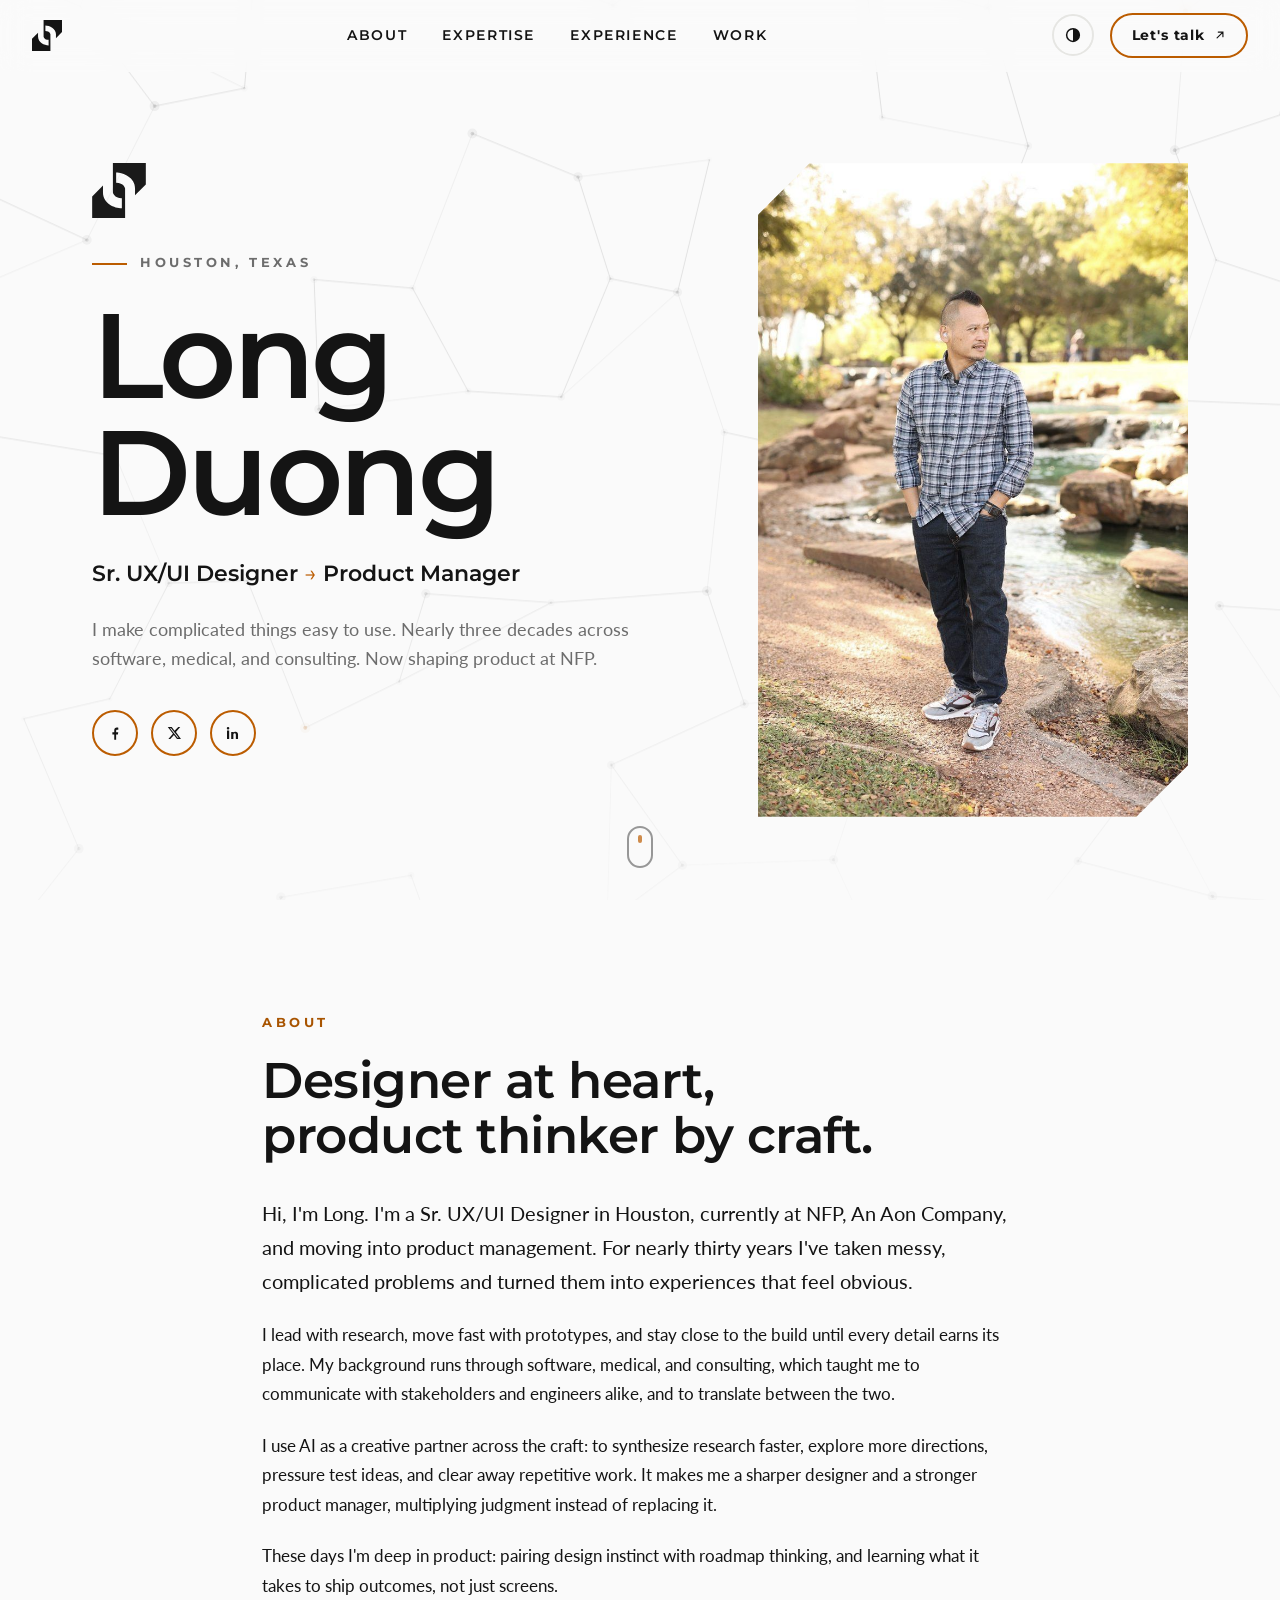
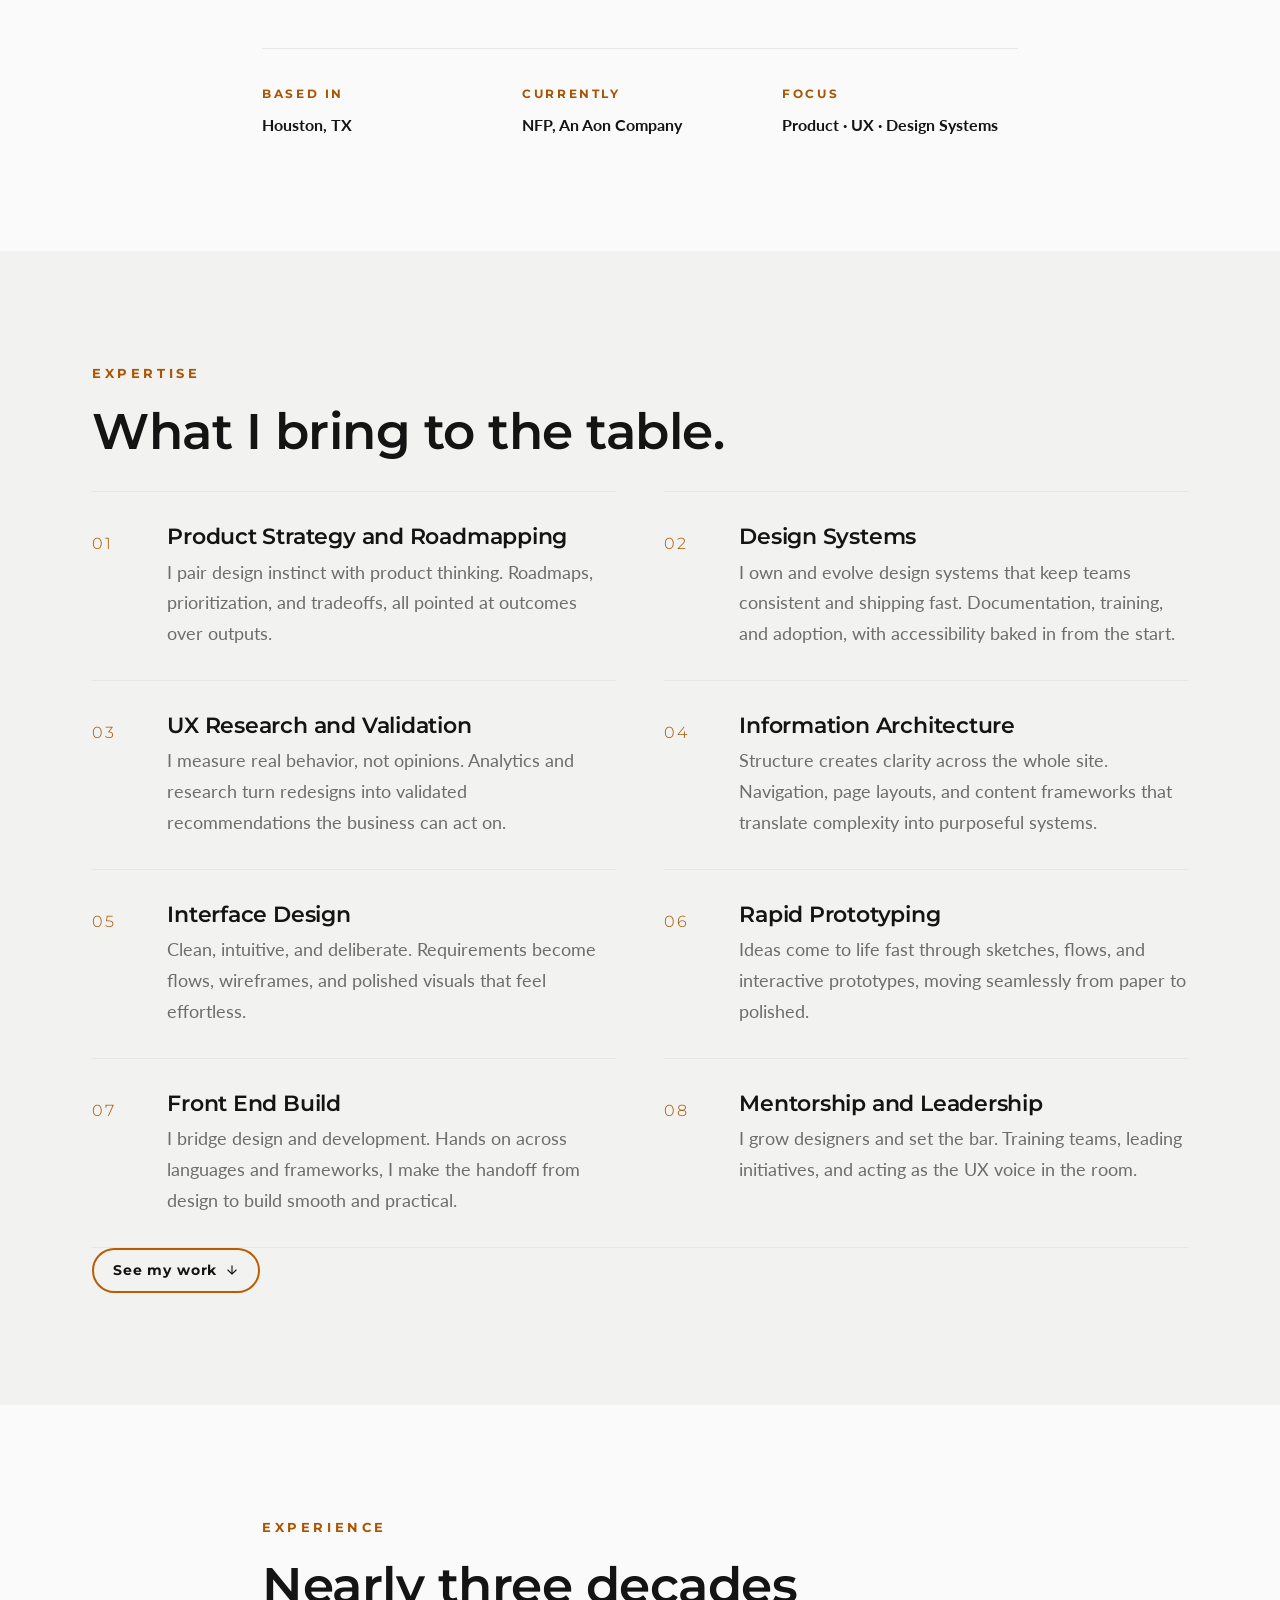
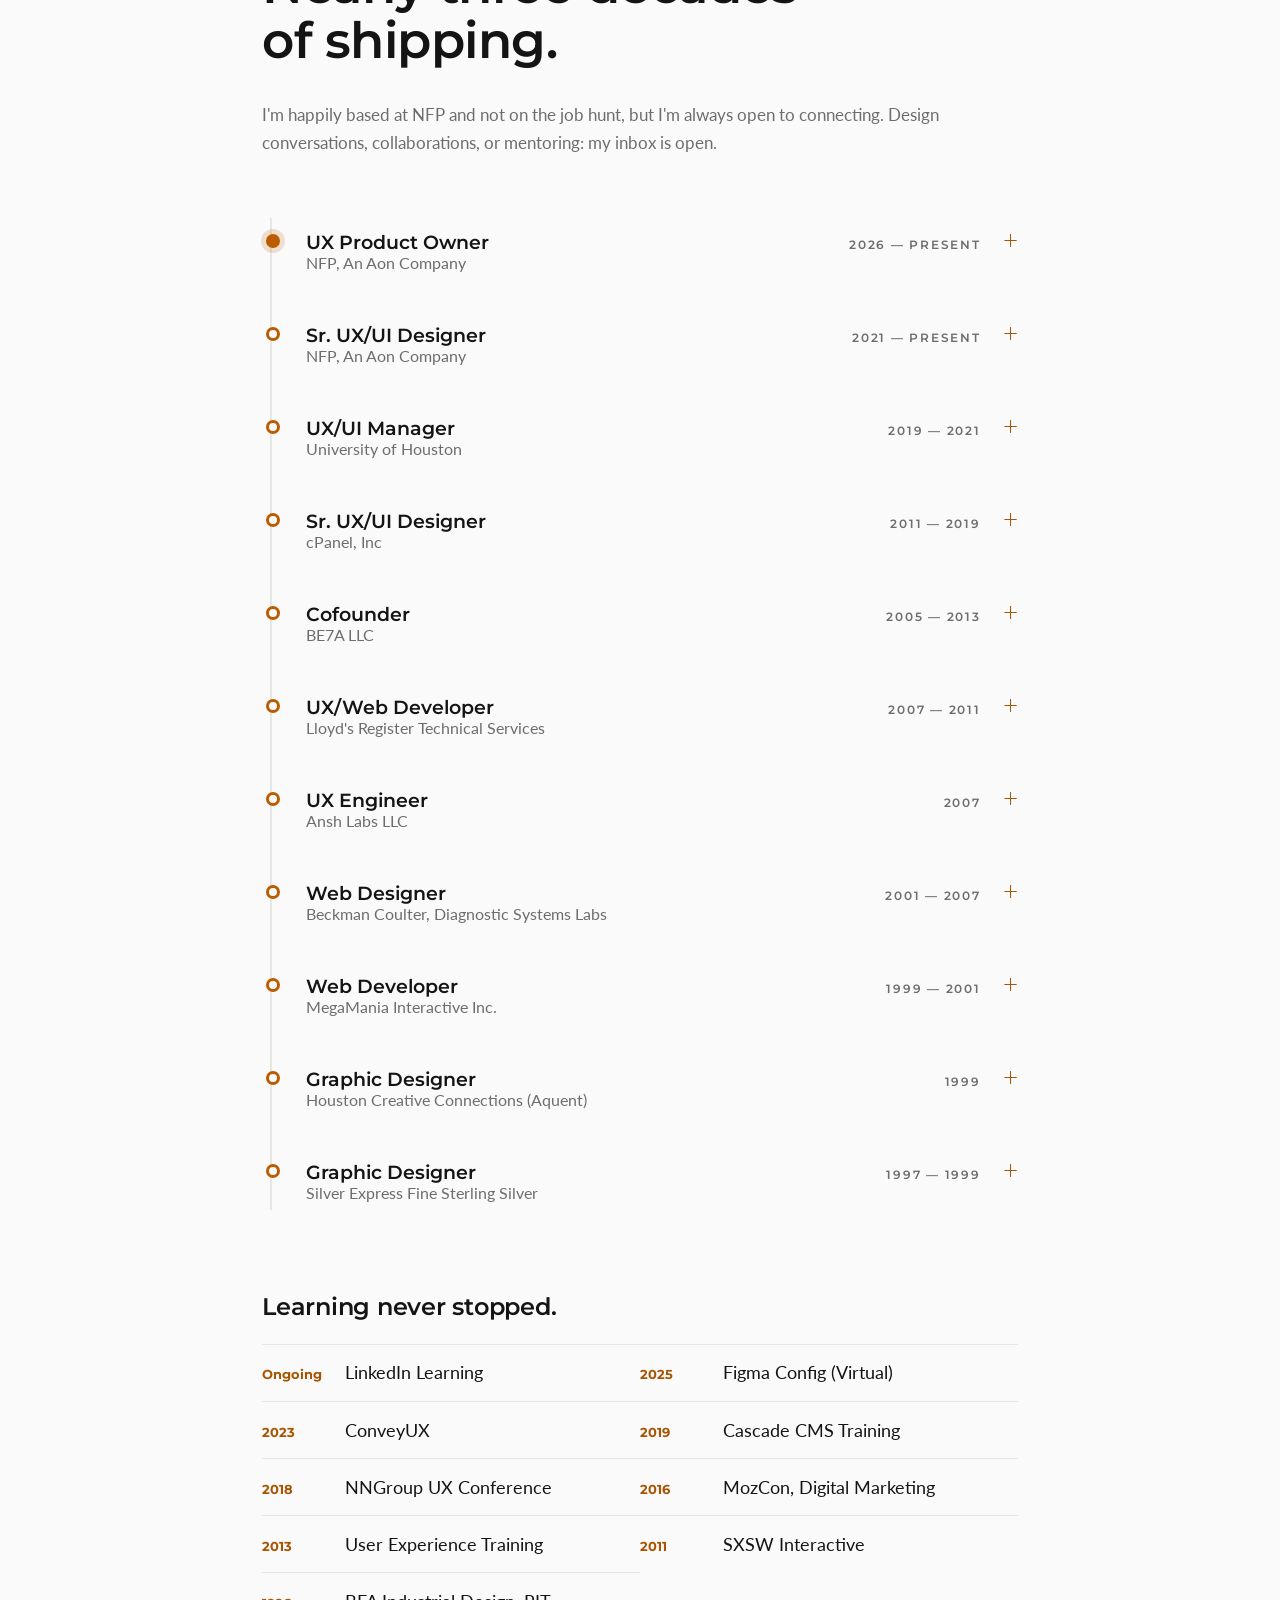
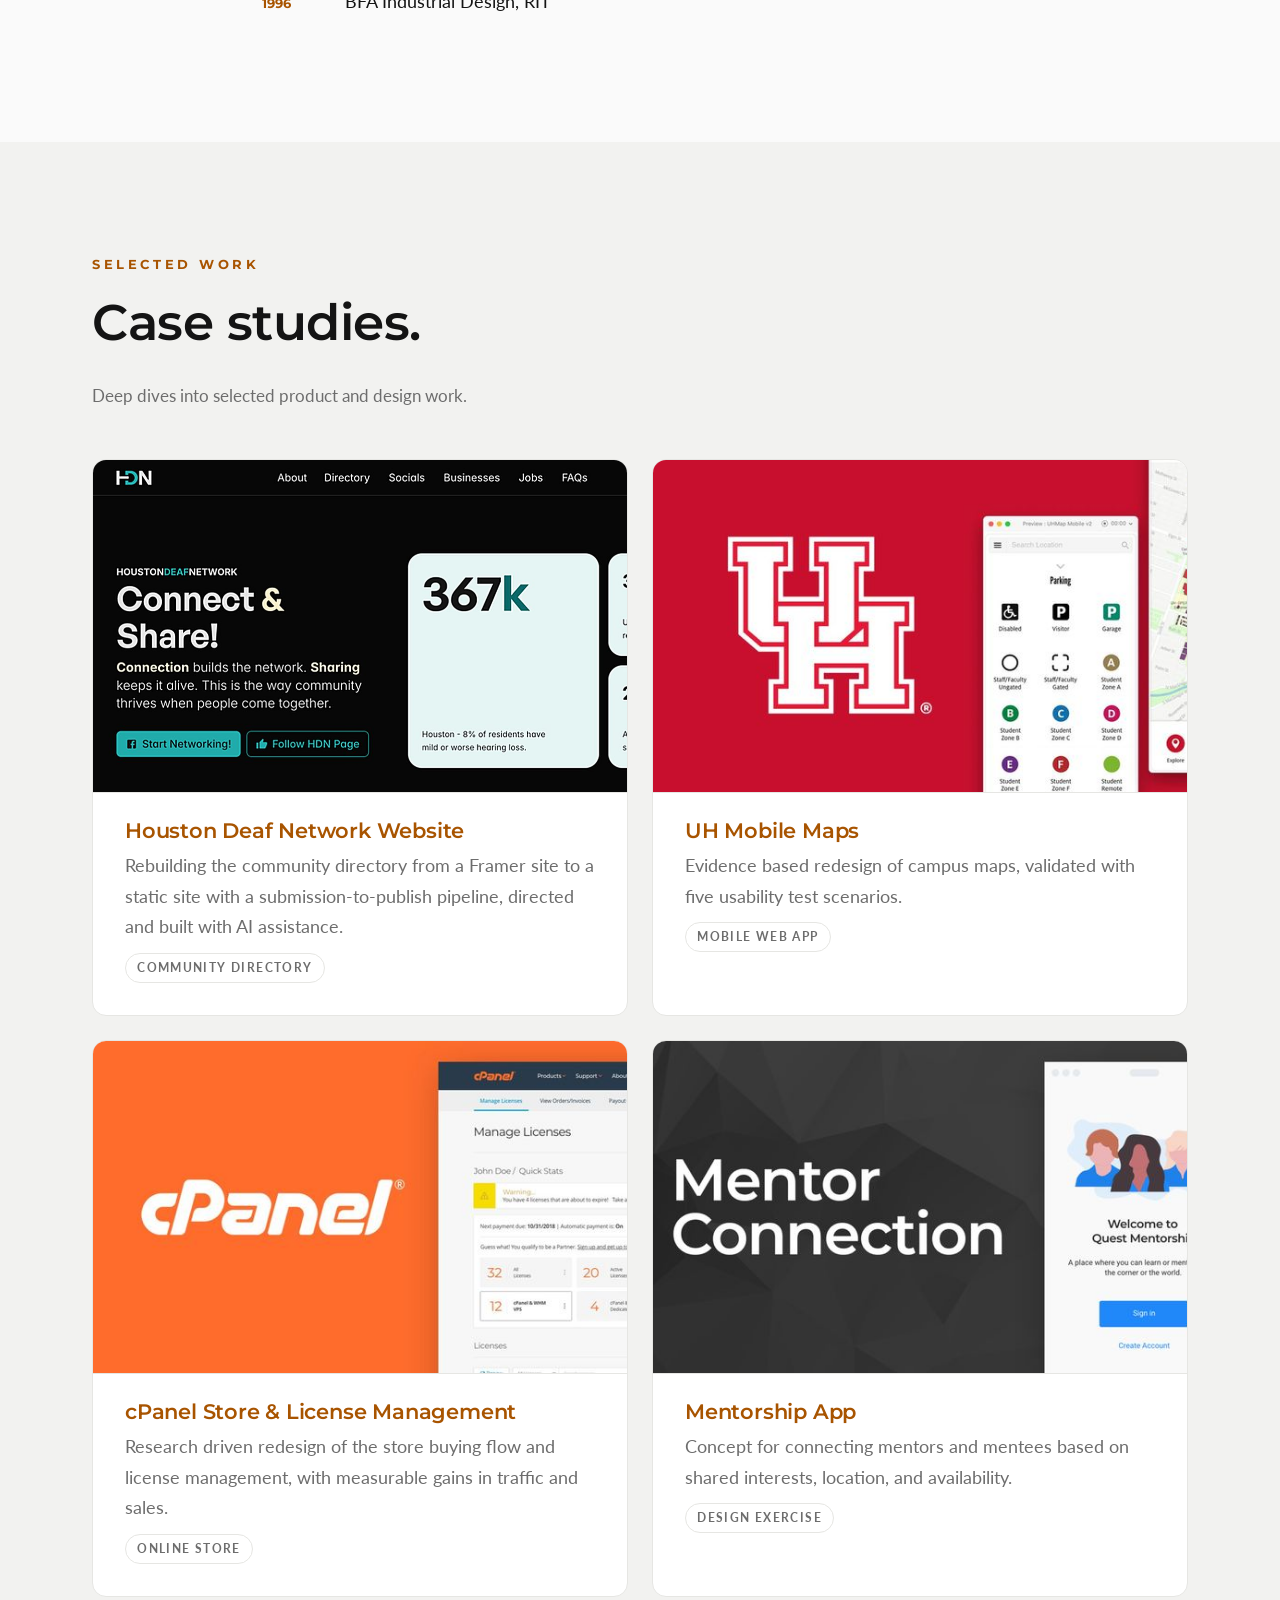
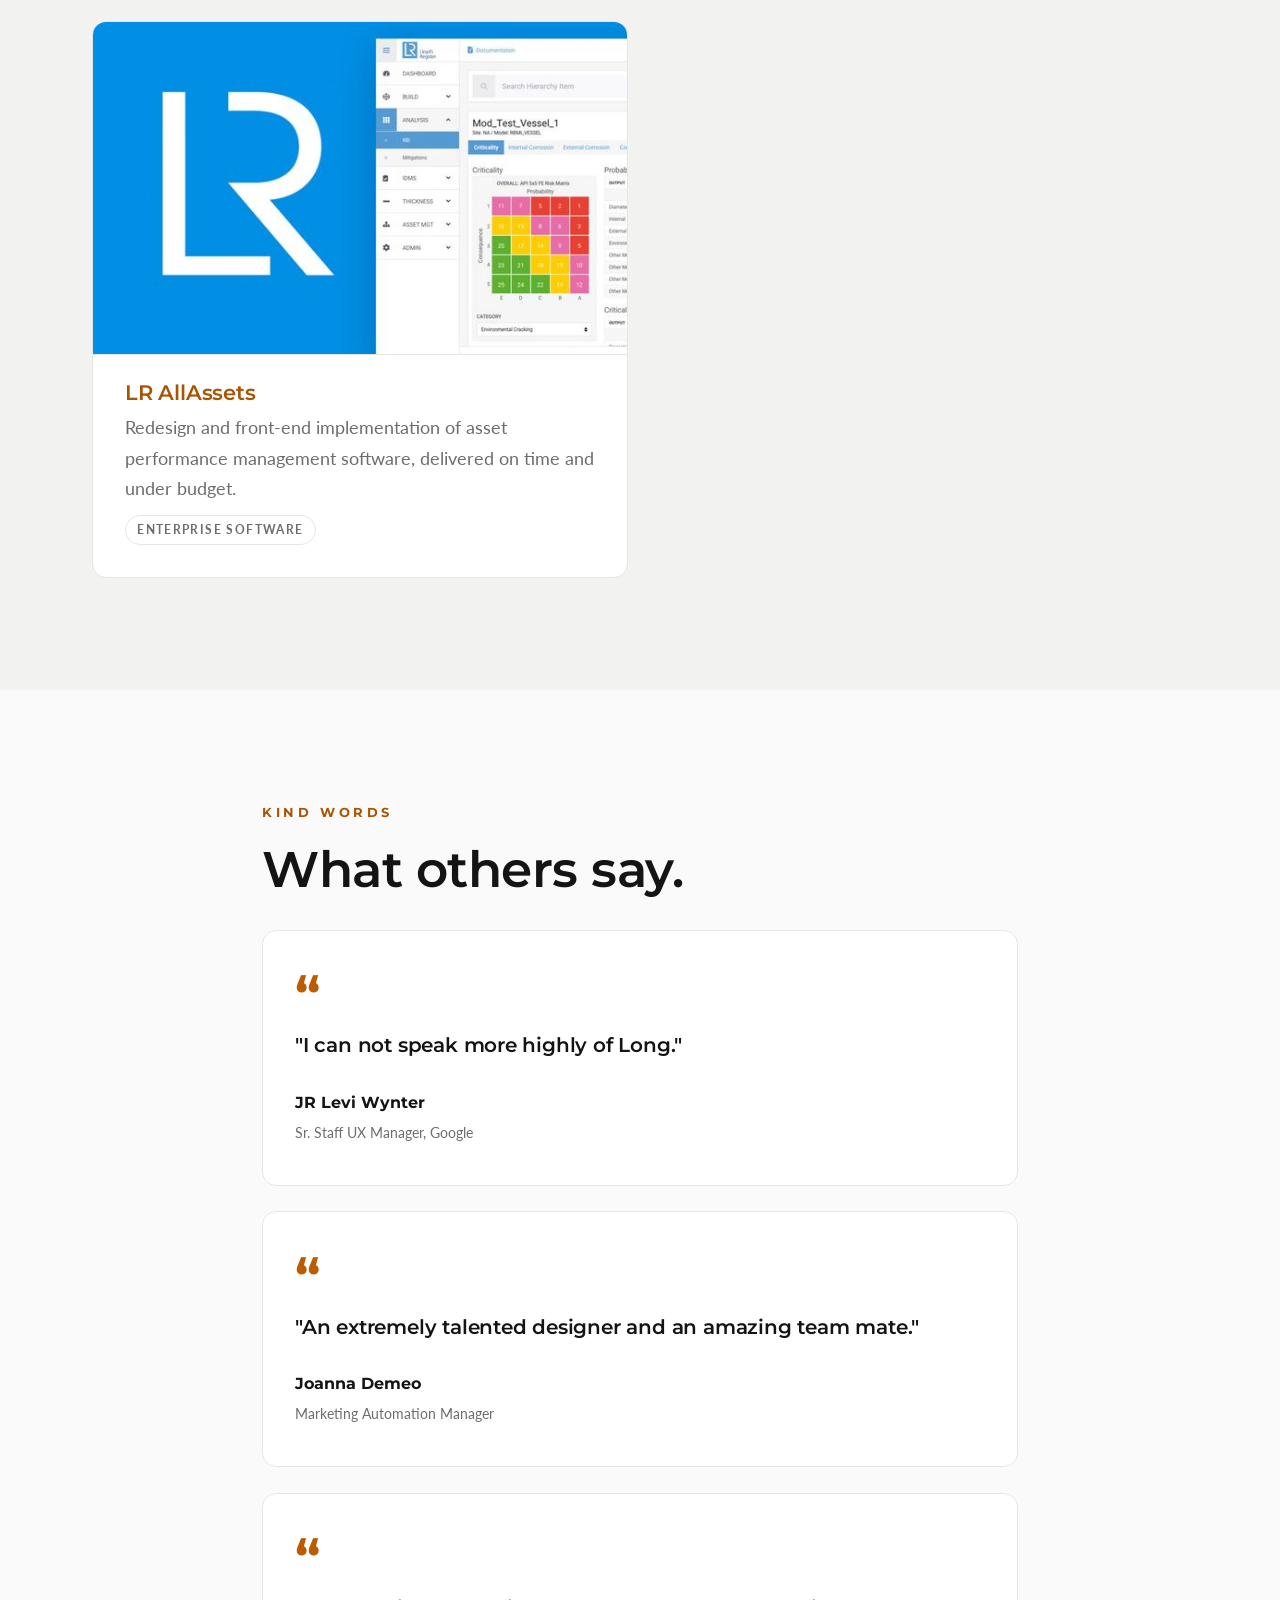
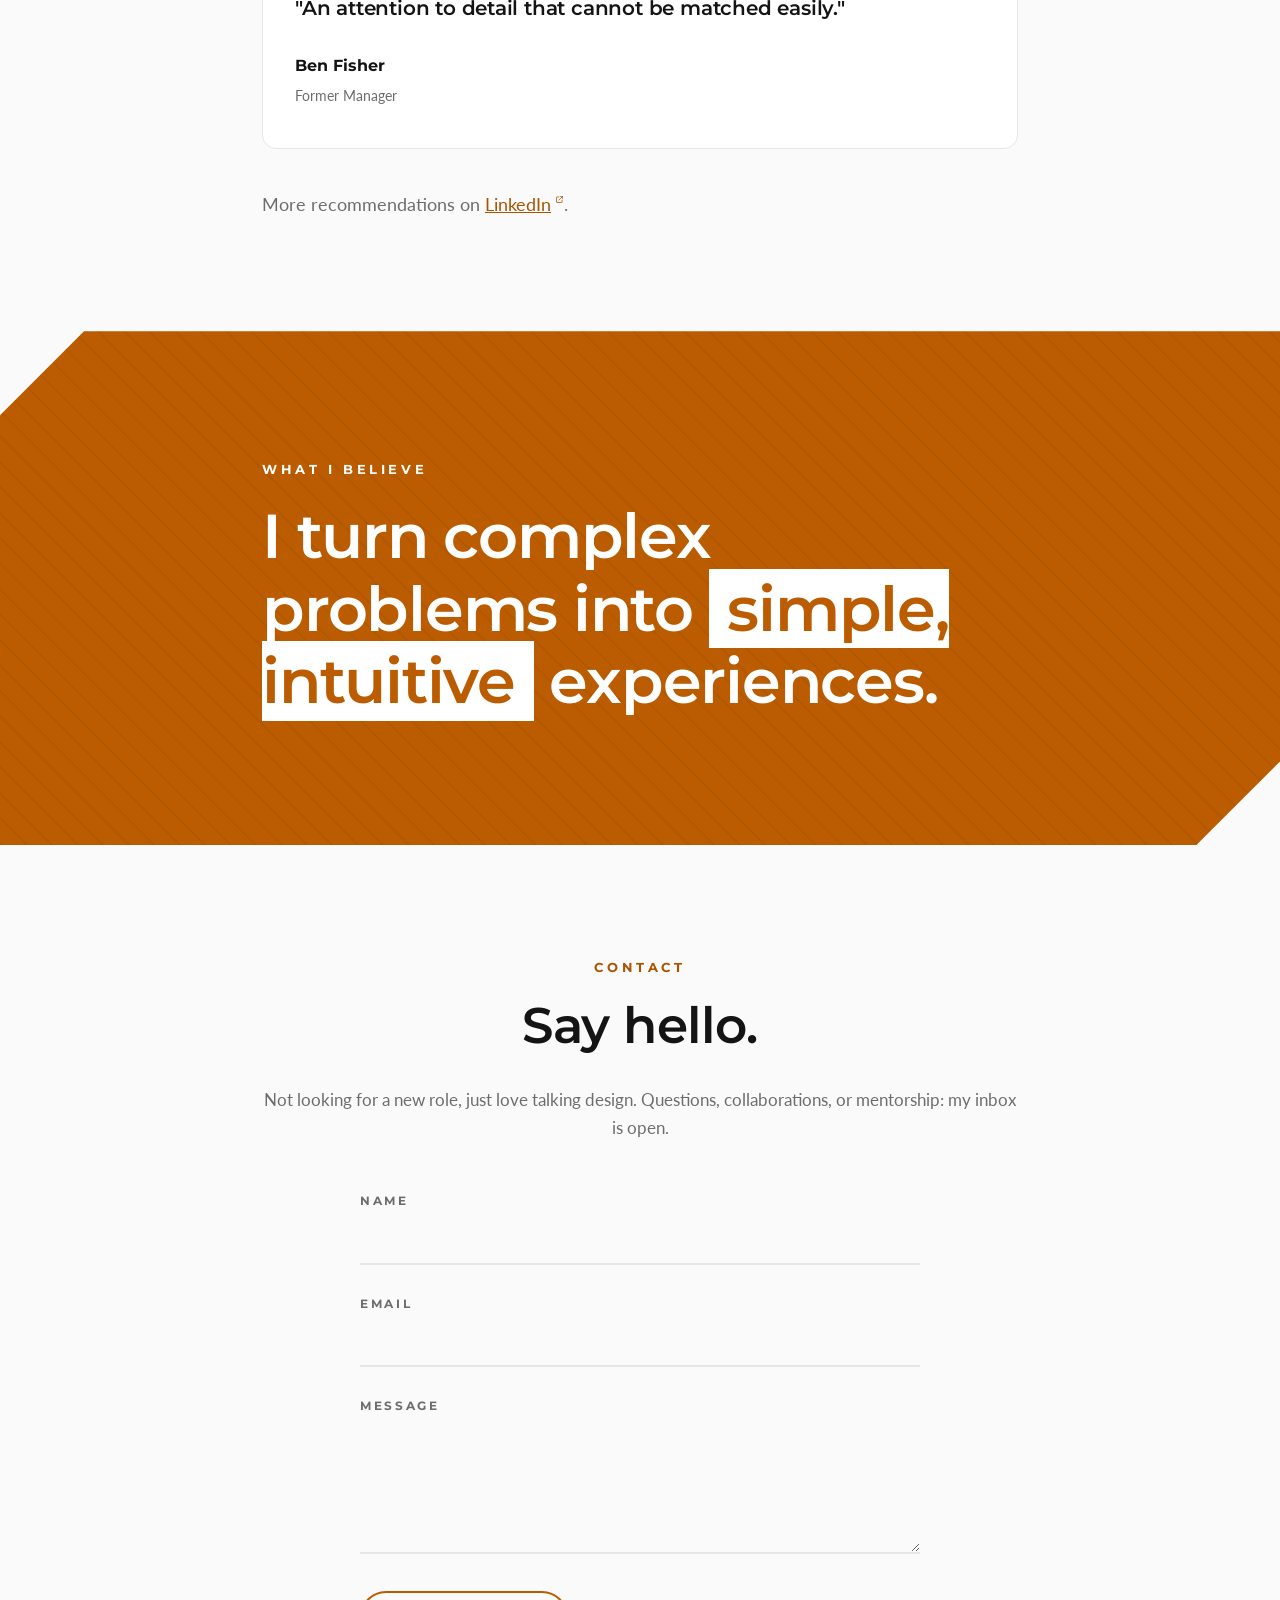
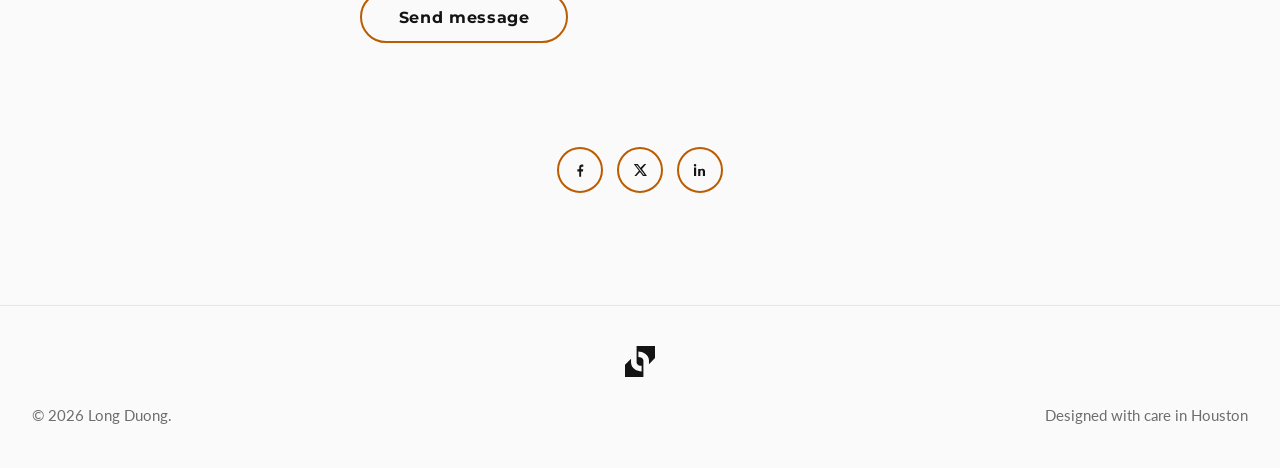
==== commit ce6c9d93: "Homepage: See my work button below Expertise, links to Selected Work" ====
--- a/index.html
+++ b/index.html
@@ -199,6 +199,9 @@
           <p>I grow designers and set the bar. Training teams, leading initiatives, and acting as the UX voice in the room.</p></div>
         </li>
       </ol>
+      <a class="btn-connect reveal" href="#work">See my work
+        <svg viewBox="0 0 24 24" width="14" height="14" aria-hidden="true"><path d="M12 5v14M5 12l7 7 7-7" fill="none" stroke="currentColor" stroke-width="2" stroke-linecap="round" stroke-linejoin="round"/></svg>
+      </a>
     </div>
   </section>
 
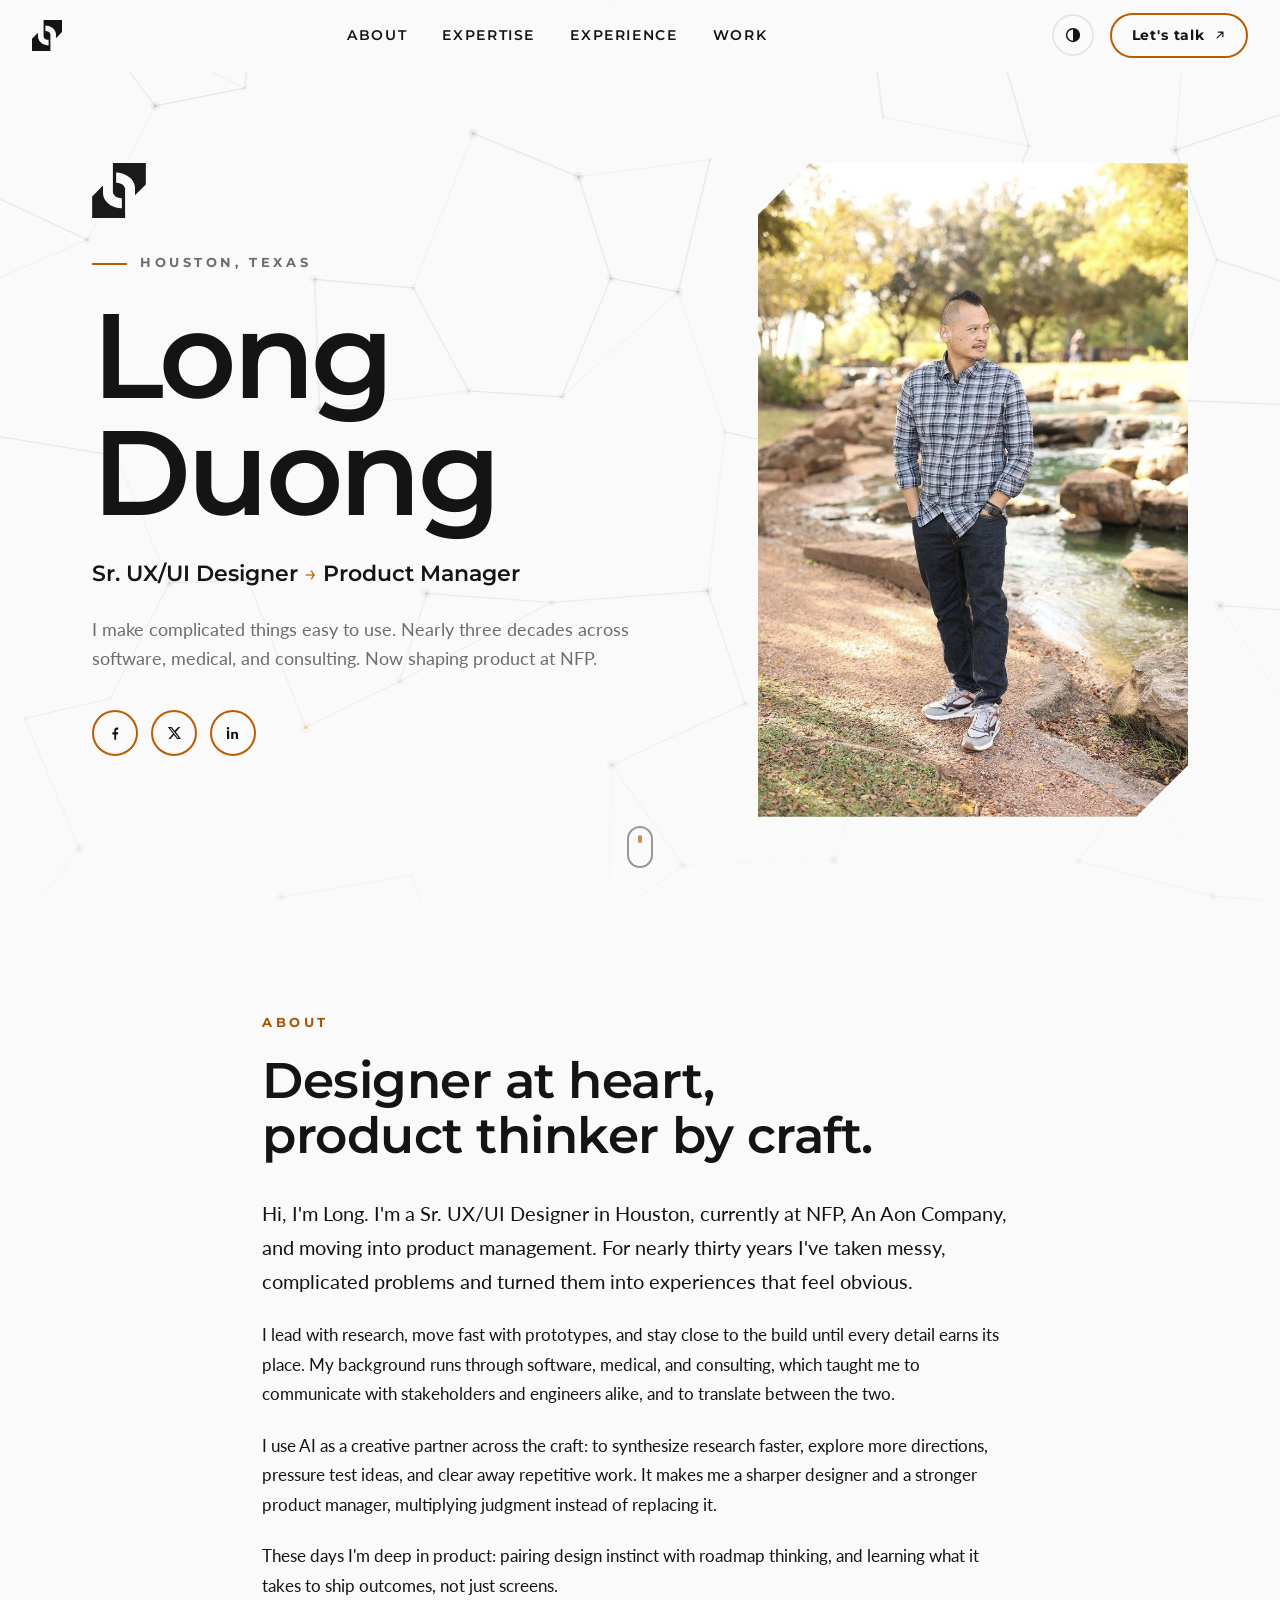
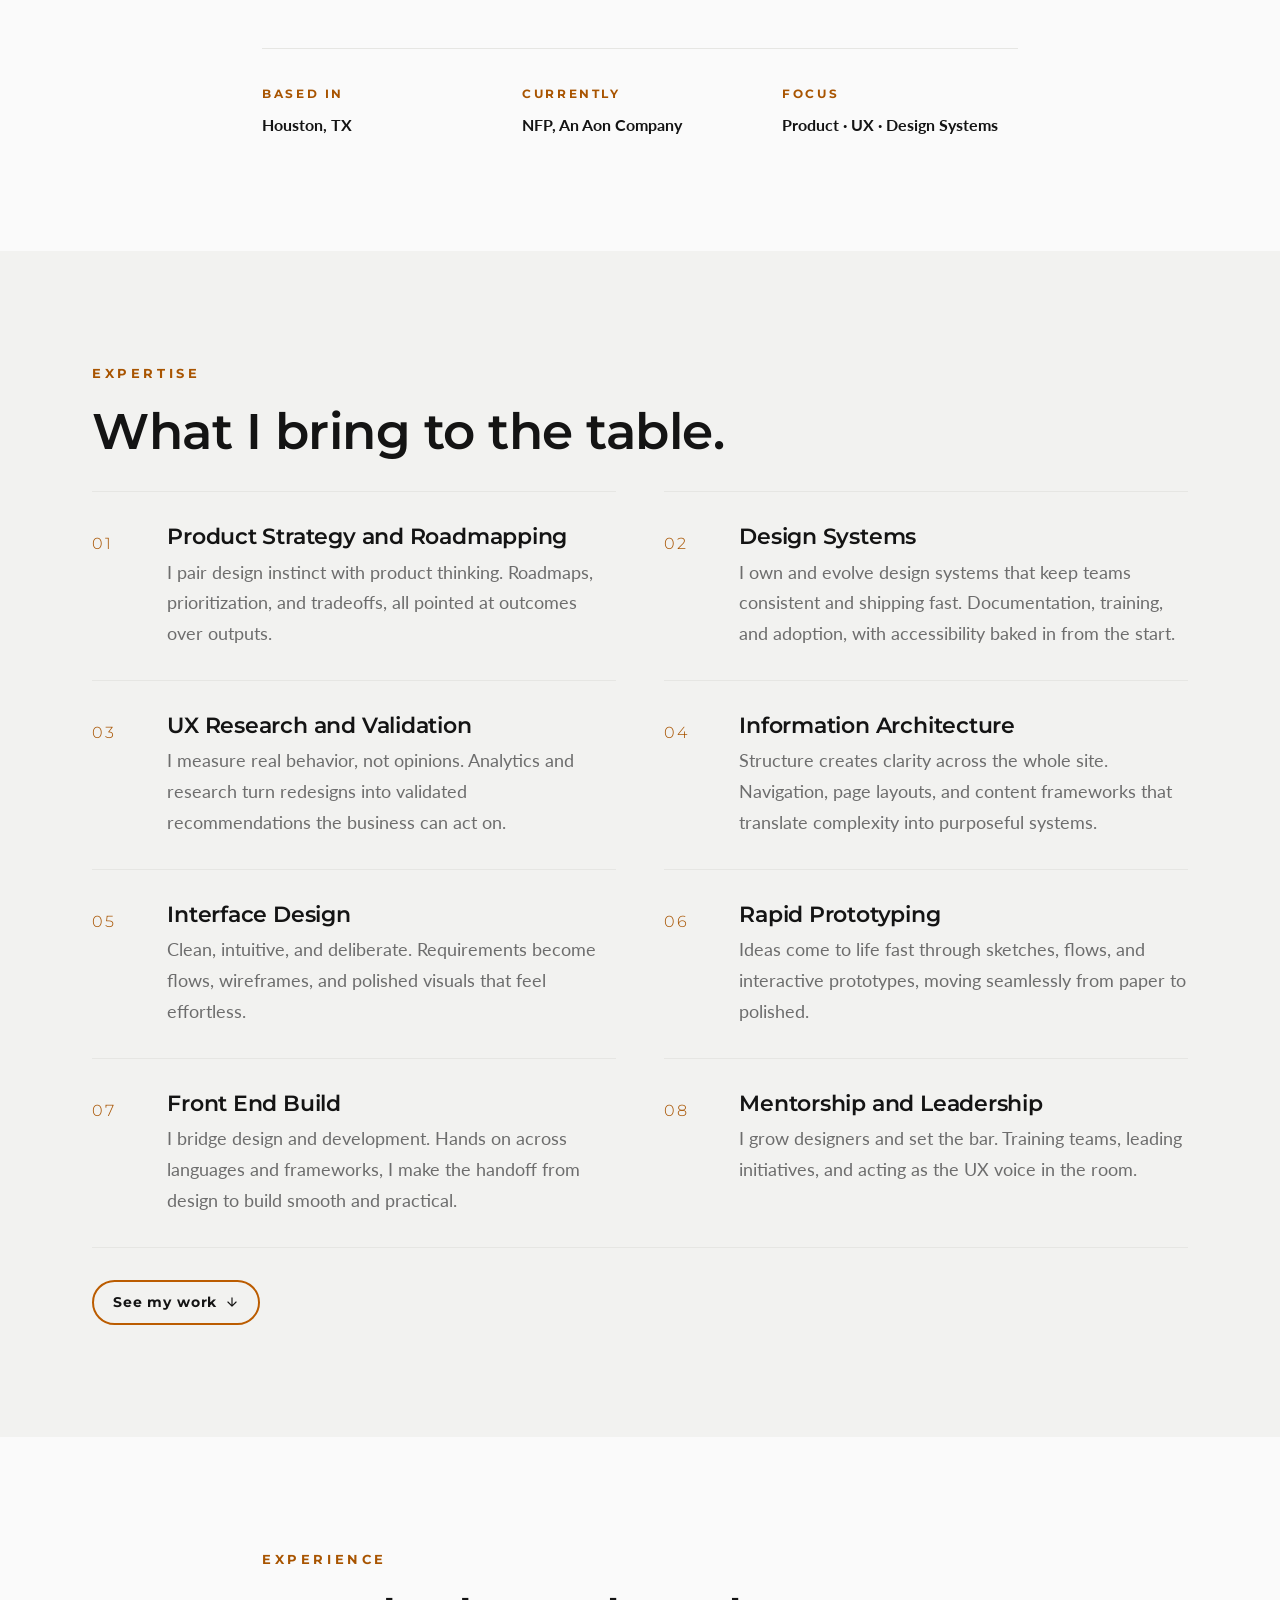
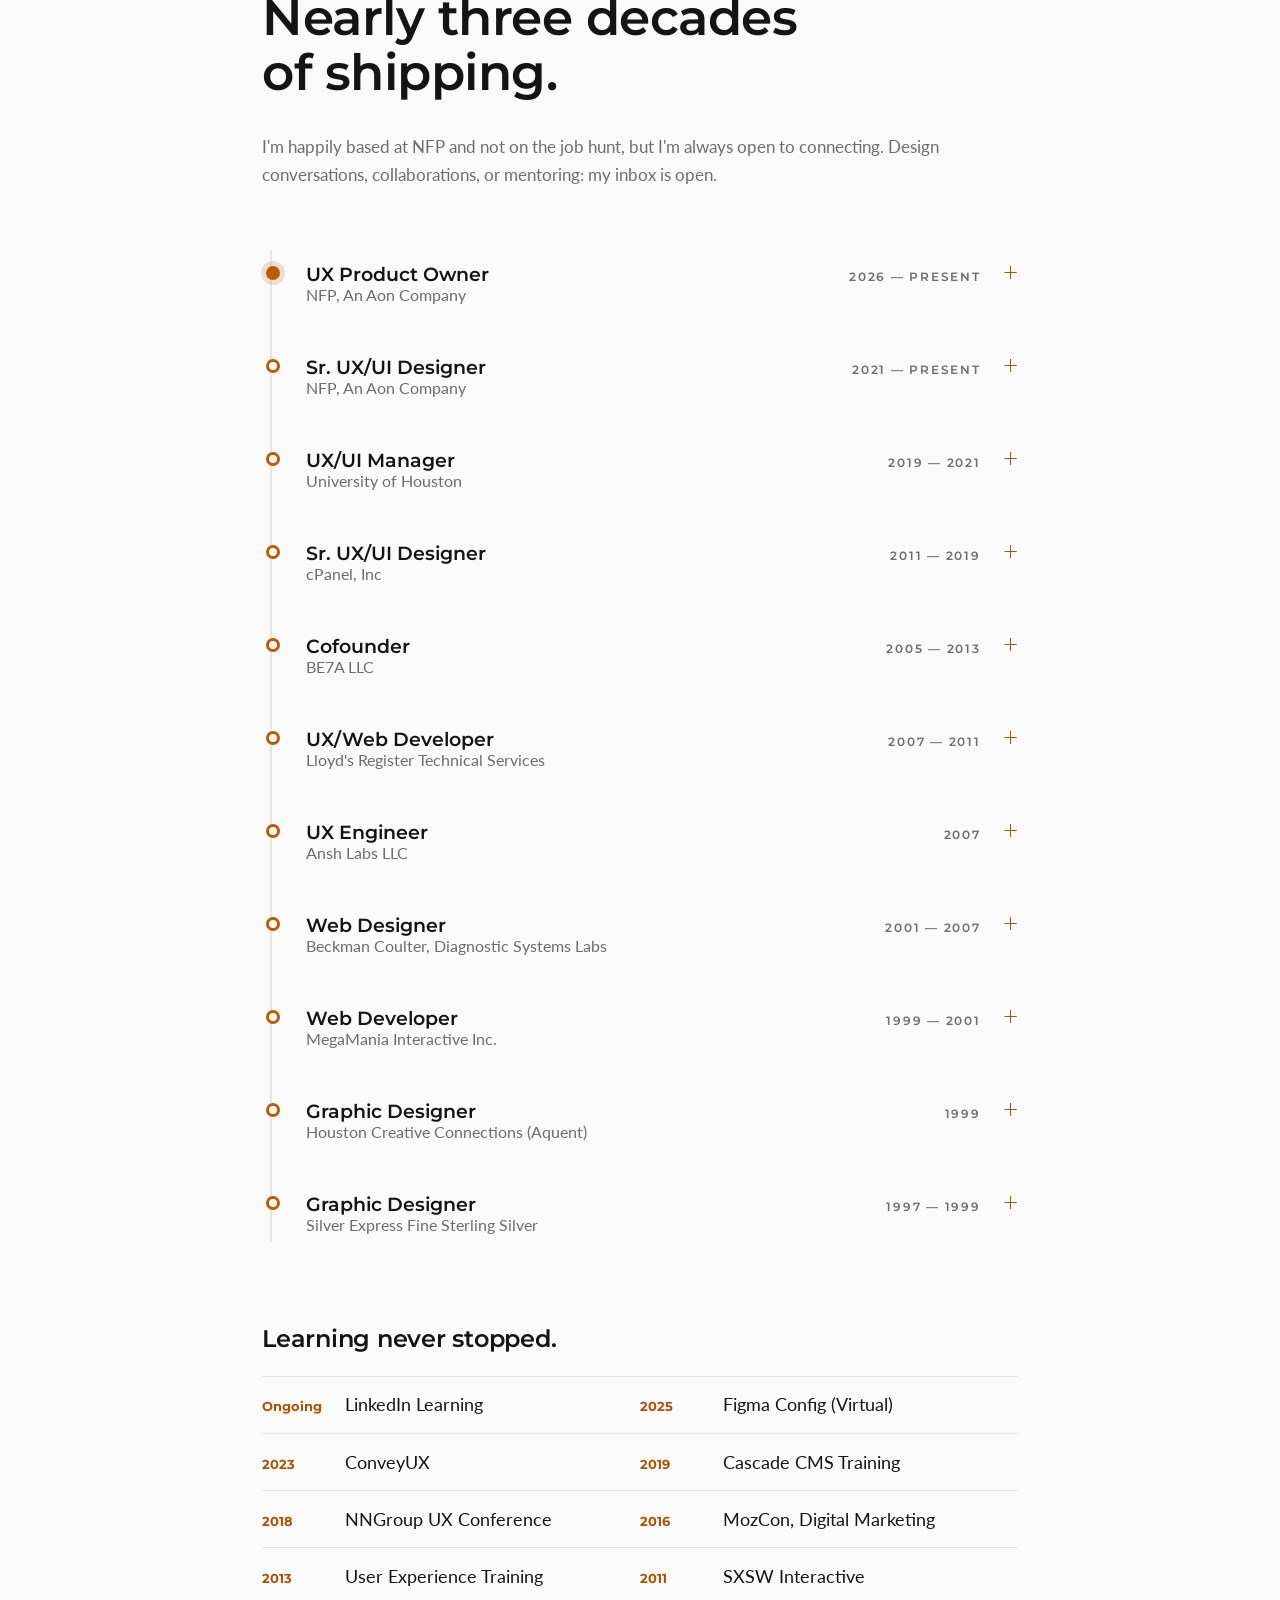
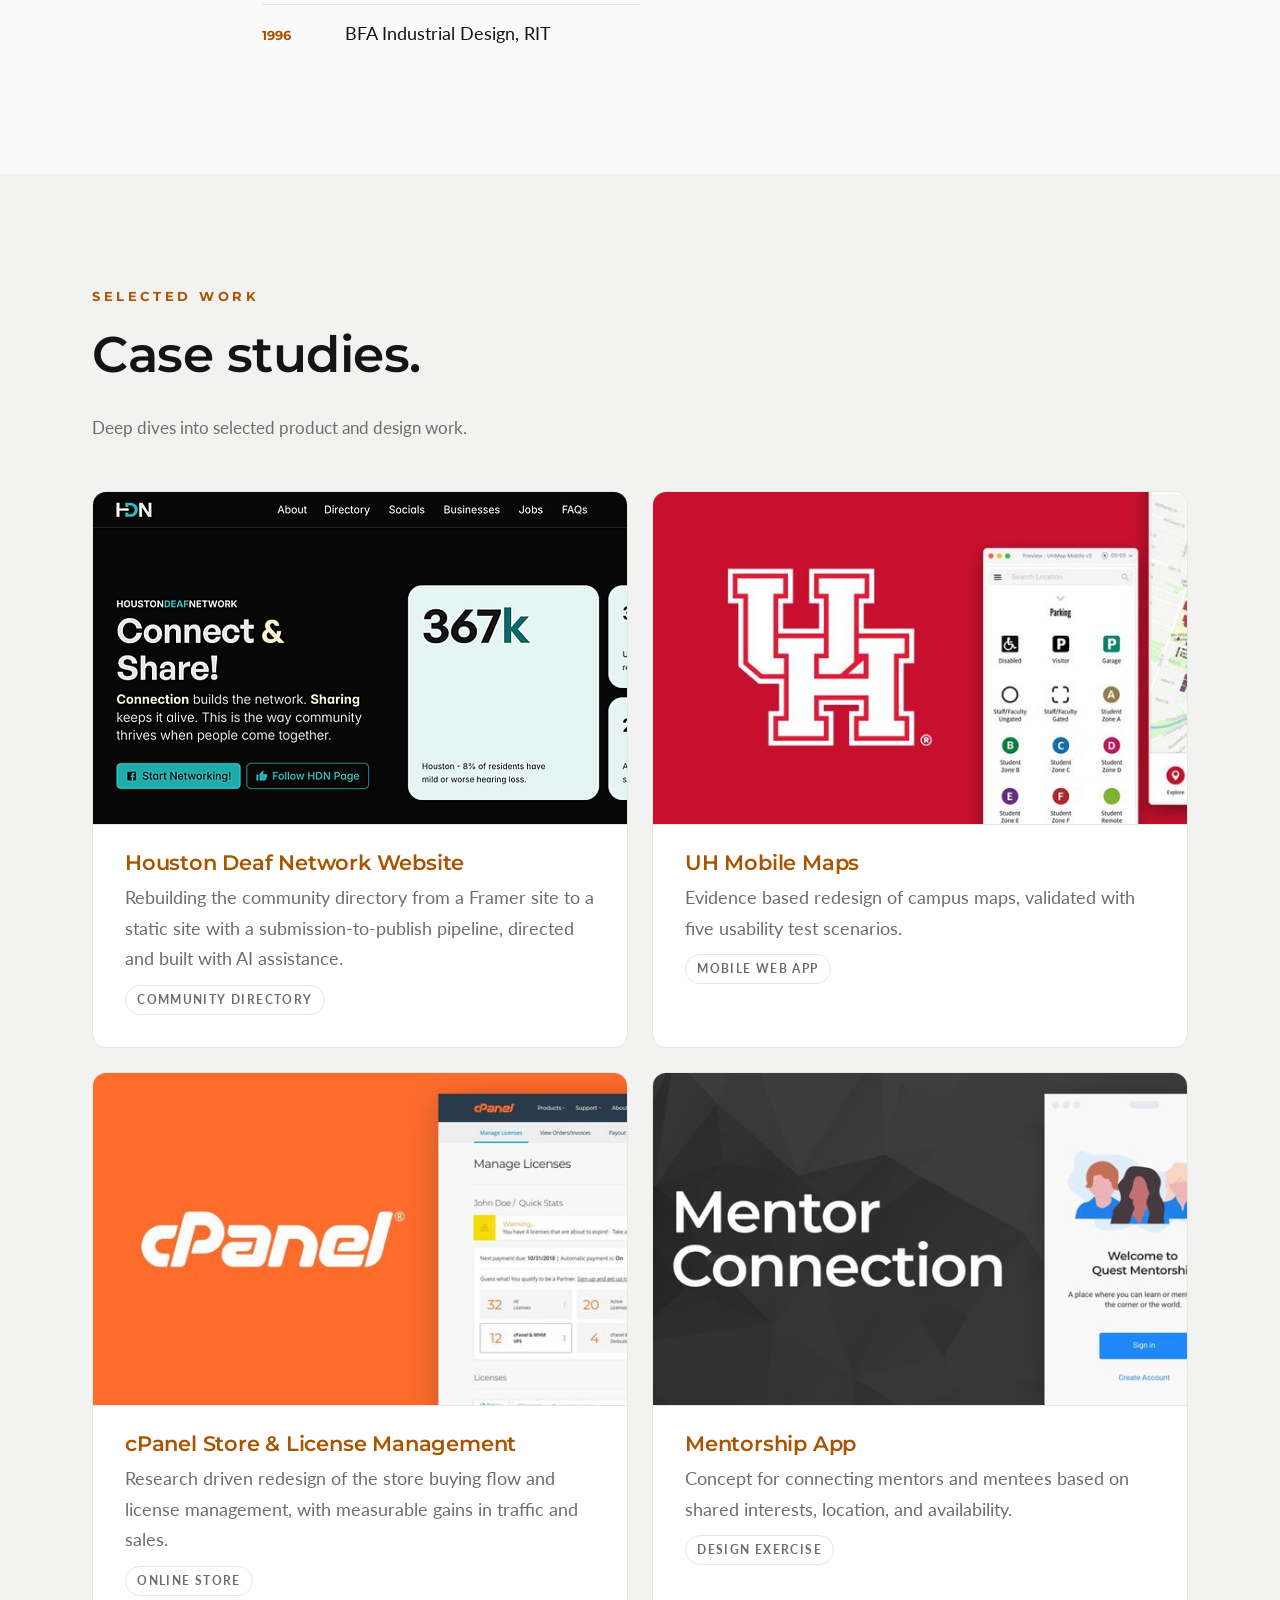
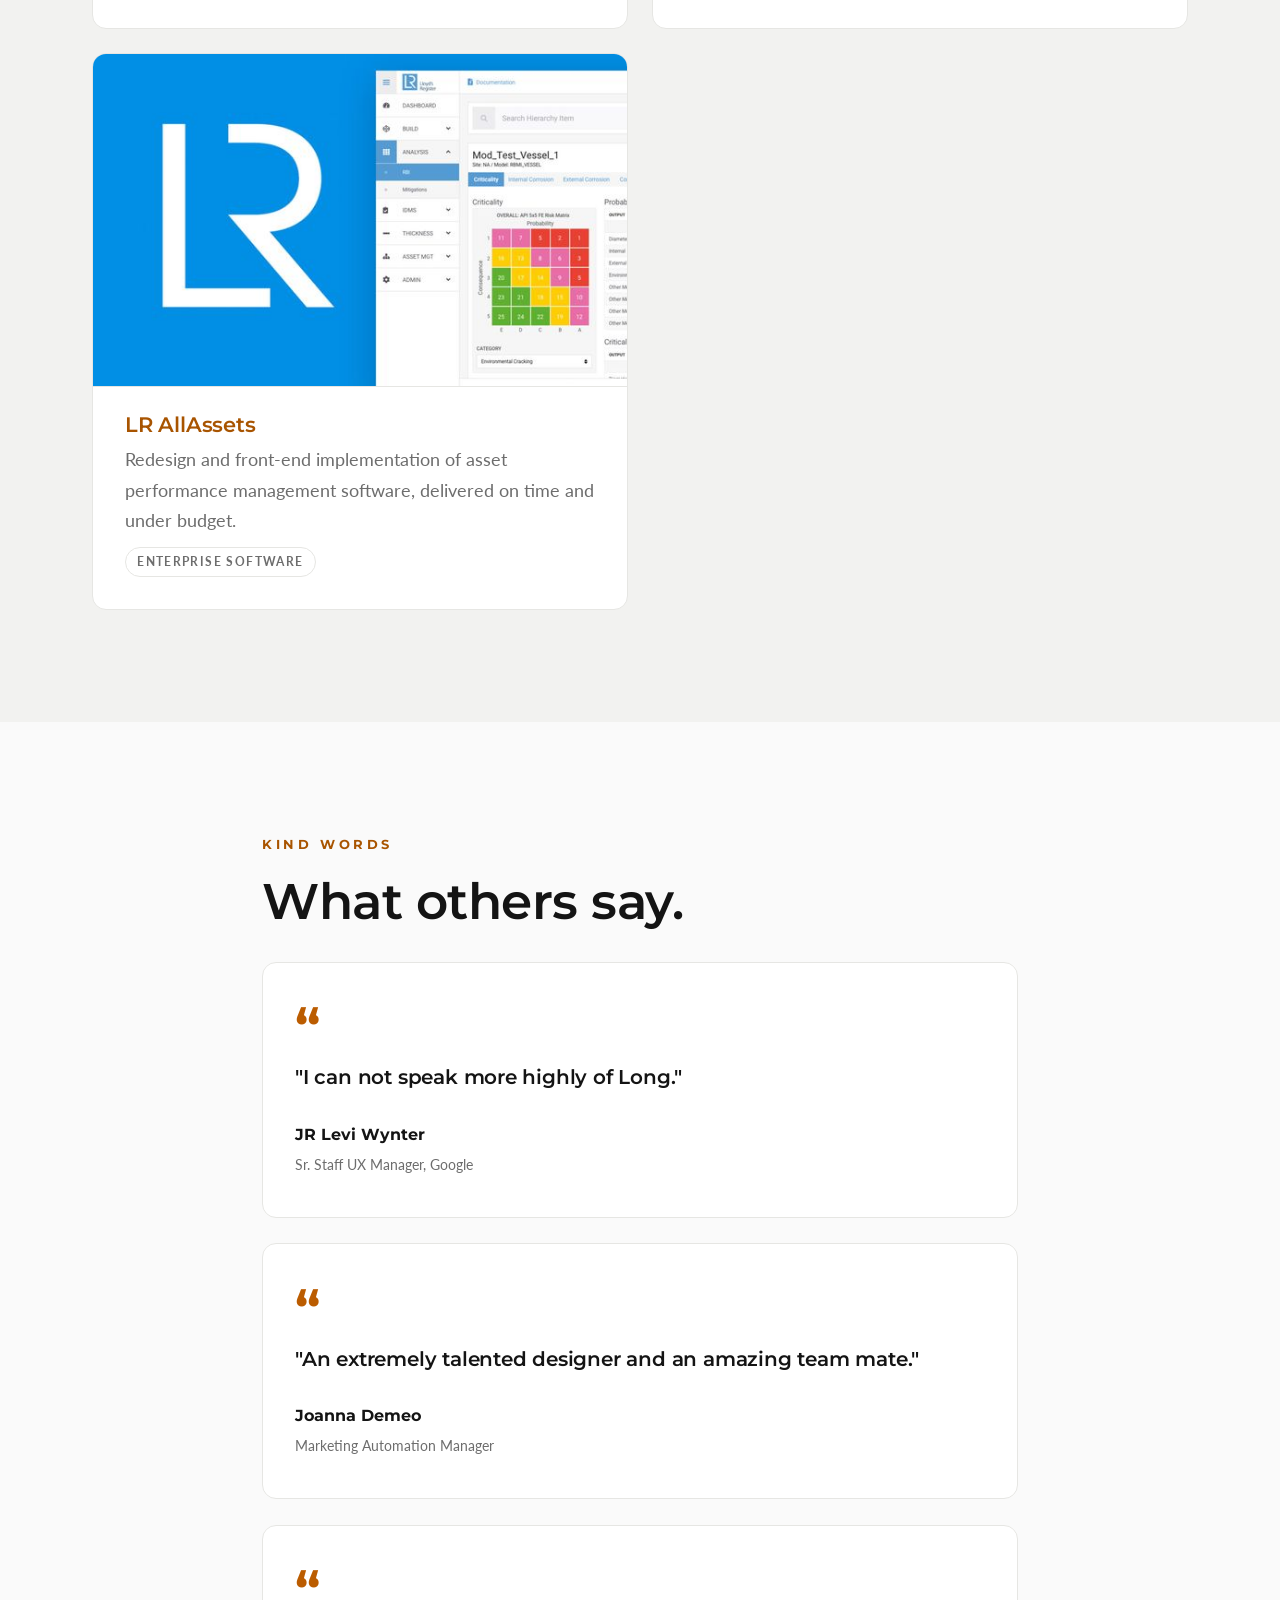
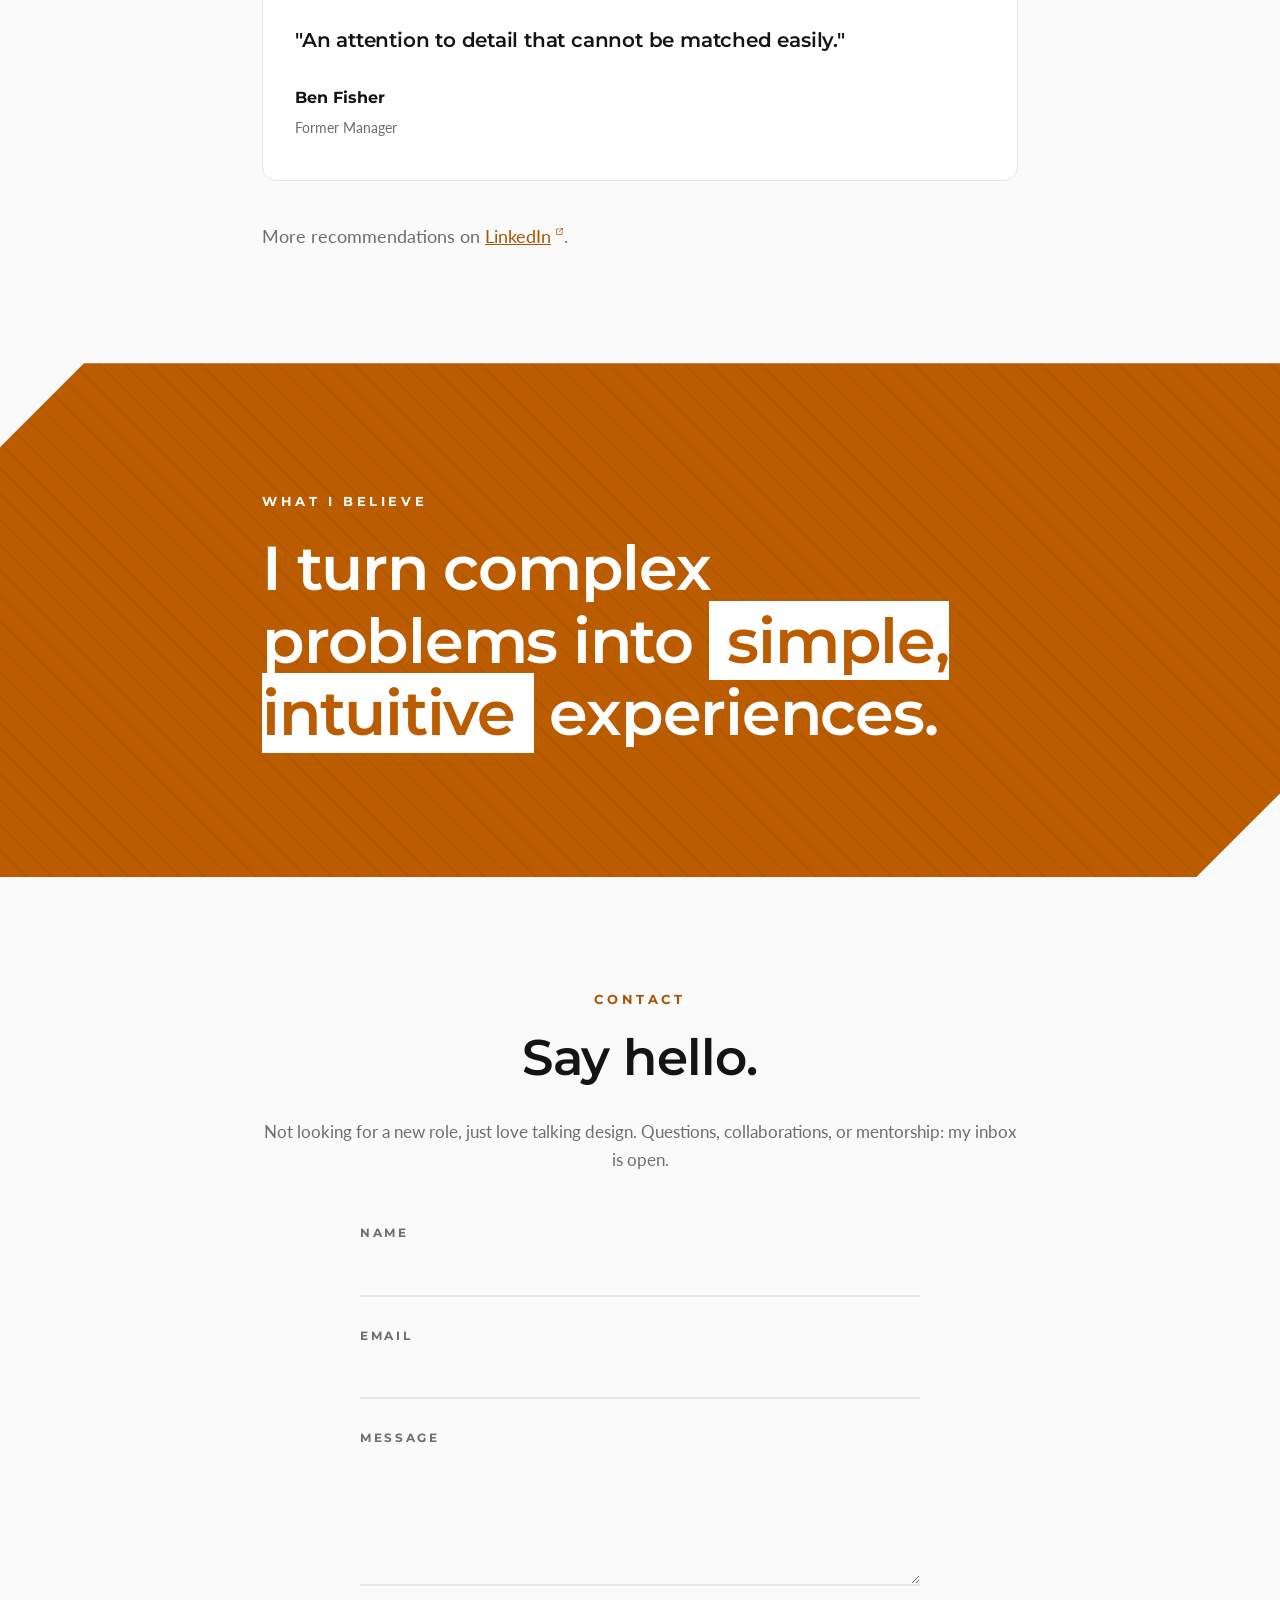
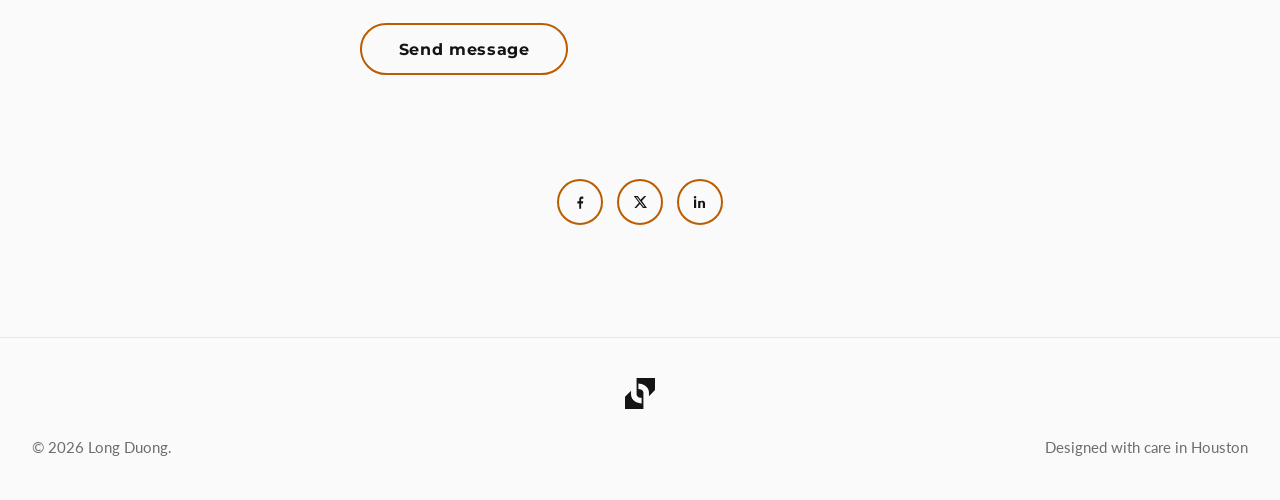
==== commit f41f7ca5: "CSS v58: spacing between Expertise divider and See my work button (batch 1)" ====
--- a/index.html
+++ b/index.html
@@ -70,7 +70,7 @@
     y=l.getElementsByTagName(r)[0];y.parentNode.insertBefore(t,y);
   })(window, document, "clarity", "script", "u0vo263eke");
 </script>
-<link rel="stylesheet" href="styles.css?v=57">
+<link rel="stylesheet" href="styles.css?v=58">
 </head>
 <body>
 <canvas id="bgCanvas" aria-hidden="true"></canvas>
--- a/styles.css
+++ b/styles.css
@@ -266,6 +266,7 @@
   transition: padding 0.25s ease;
 }
 .expert-list li:hover { padding-left: 0.6rem; }
+.expert-list + .btn-connect { margin-top: 2rem; }
 .expert-list .num {
   font-family: var(--display); font-weight: 300; font-size: 1rem;
   color: var(--accent-deep); letter-spacing: 0.1em; padding-top: 0.35rem;
